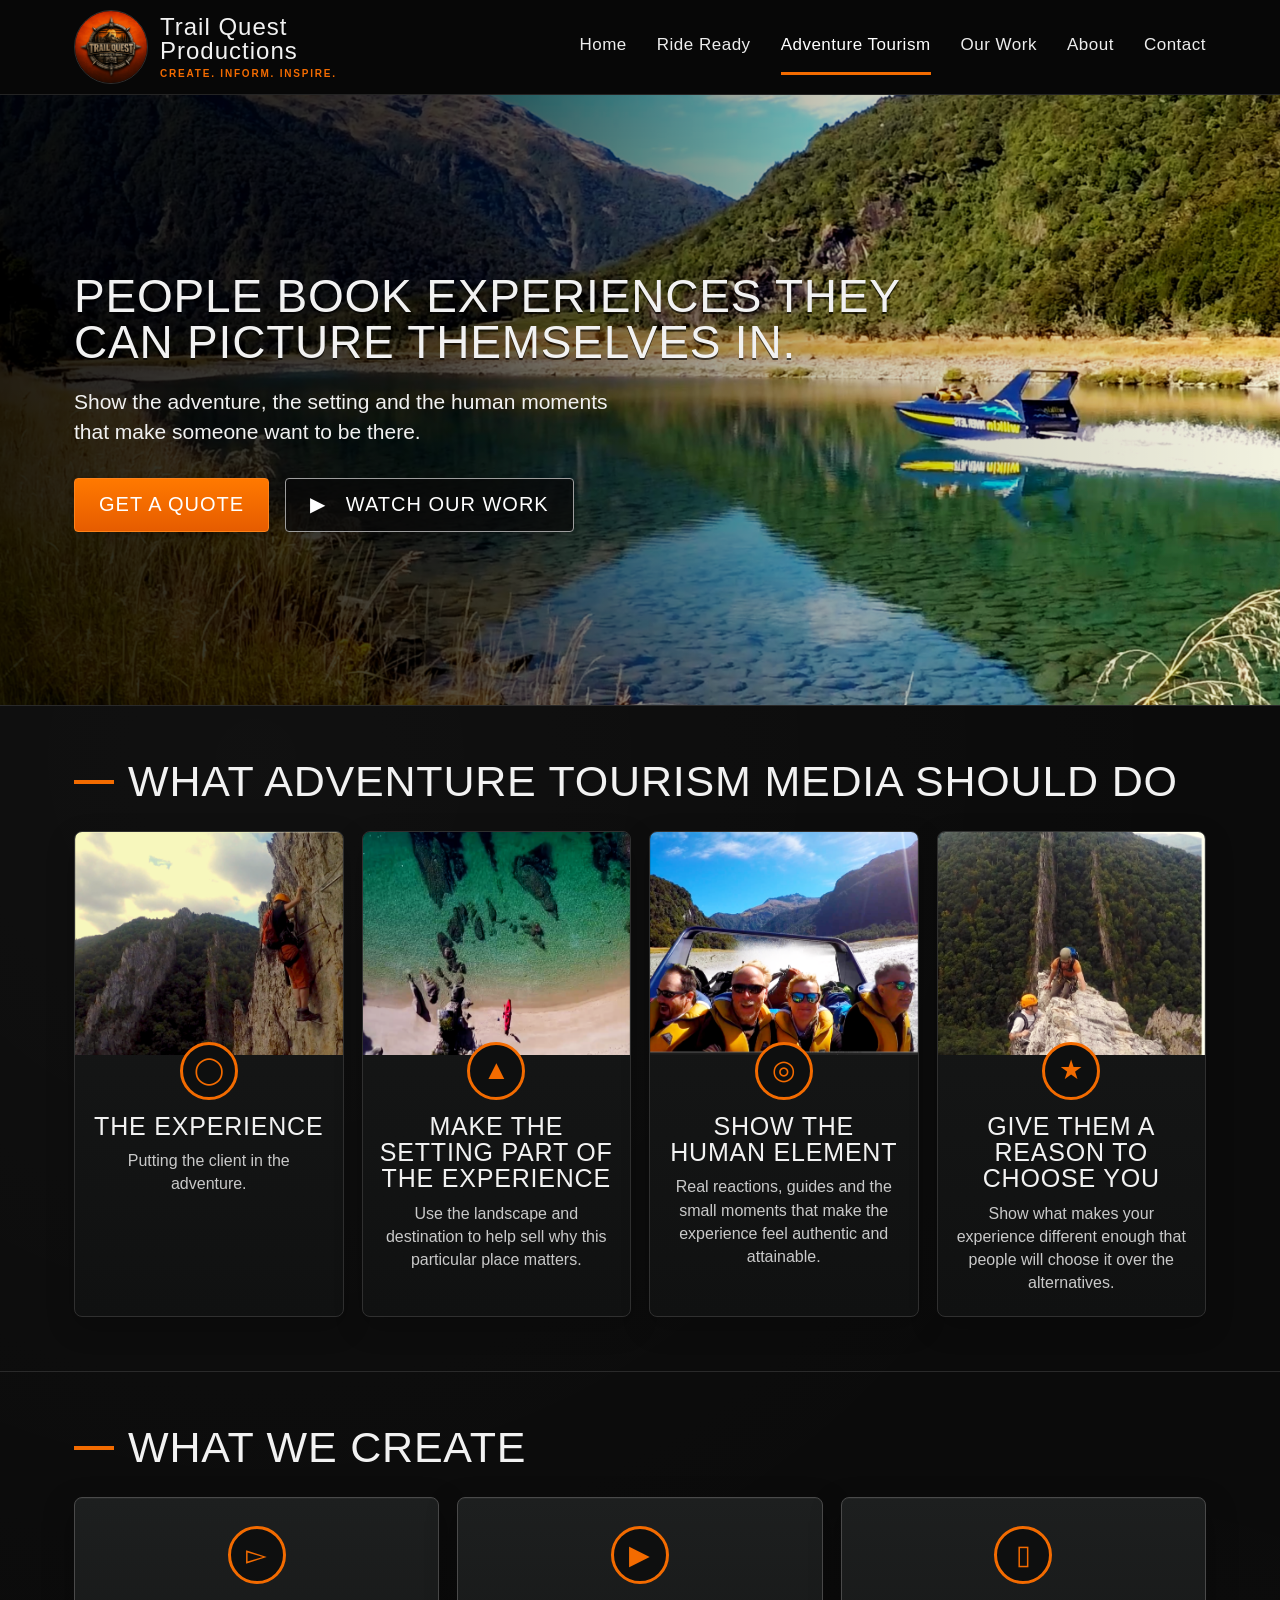
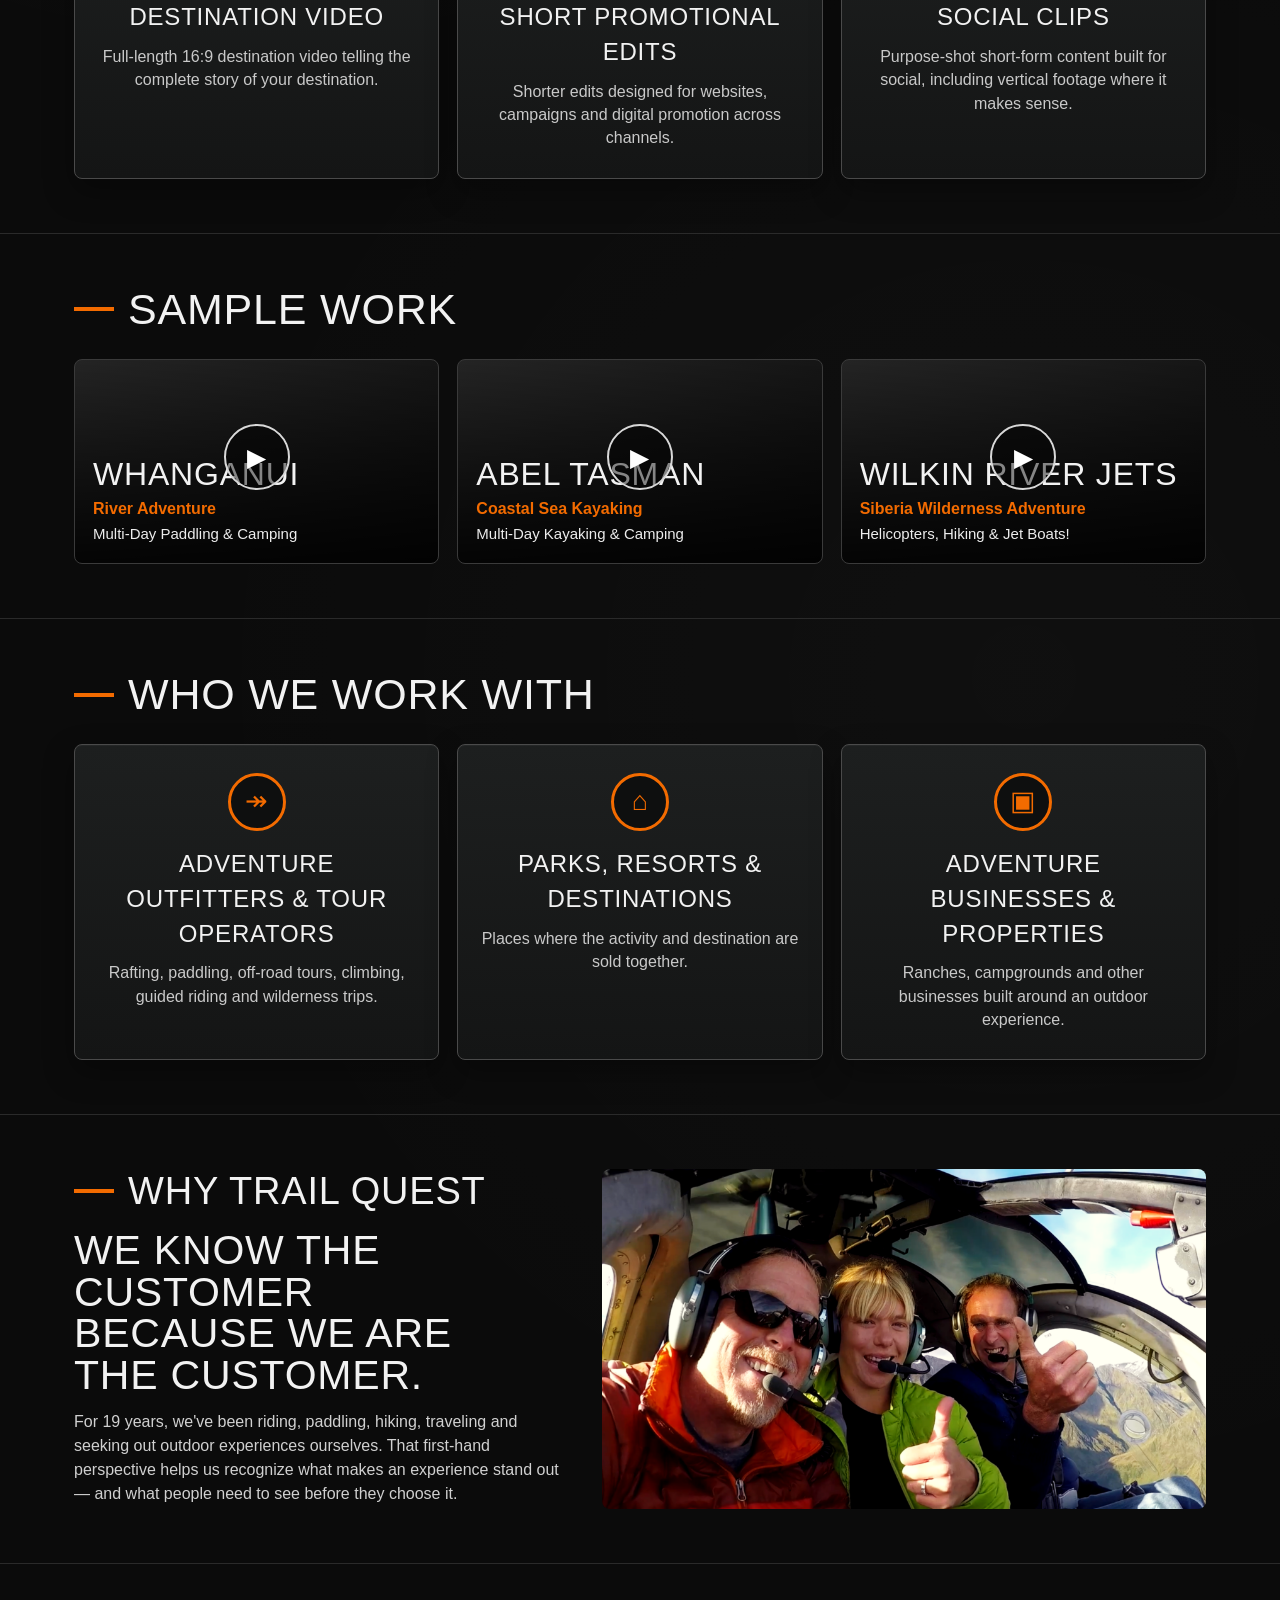
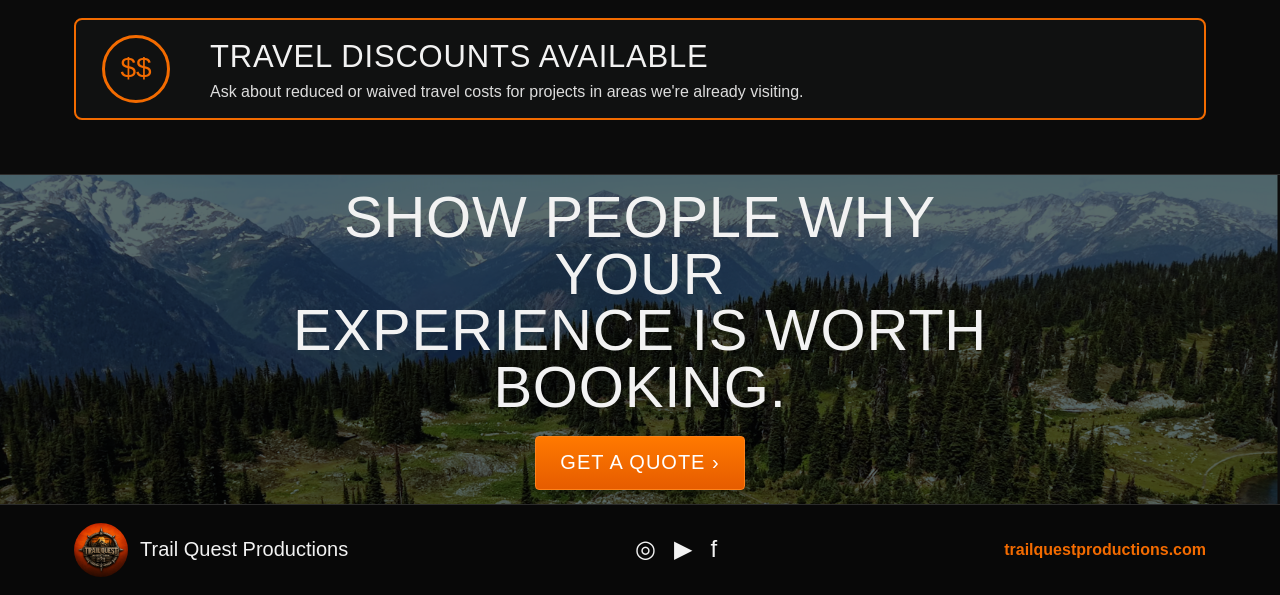
==== adventure-tourism.html @ 62887504 "Add files via upload" ====
<!doctype html><html lang="en"><head><meta charset="utf-8"><meta name="viewport" content="width=device-width,initial-scale=1"><title>Adventure Tourism | Trail Quest Productions</title><link rel="stylesheet" href="styles.css"></head><body>
<header class="site-header"><div class="header-inner"><a class="brand" href="index.html"><img src="assets/logo.png" alt="Trail Quest Productions logo"><span class="brand-copy"><strong>Trail Quest<br>Productions</strong><span>CREATE. INFORM. INSPIRE.</span></span></a><button class="nav-toggle" type="button" aria-label="Open navigation" aria-expanded="false">☰</button><nav class="nav"><a href="index.html">Home</a><a href="ride-ready.html">Ride Ready</a><a class="active" href="adventure-tourism.html">Adventure Tourism</a><a href="#sample-work">Our Work</a><a href="index.html#about">About</a><a href="/contact">Contact</a></nav></div></header>
<main>
<section class="hero adventure-hero" style="background-image:url('assets/adventure-hero-flipped.png')"><div class="container"><div class="hero-copy adventure-hero-copy"><h1>People Book Experiences They Can Picture Themselves In.</h1><p>Show the adventure, the setting and the human moments that make someone want to be there.</p><div class="btn-row"><a class="btn" href="/contact?project=adventure-tourism">Get a Quote</a><a class="btn secondary" href="#sample-work">▶ &nbsp; Watch Our Work</a></div></div></div></section>
<section class="section"><div class="container"><div class="section-title"><h2>What Adventure Tourism Media Should Do</h2></div><div class="cards-4"><article class="media-card"><img src="assets/experience.png" alt="Adventure participants on an exposed ridge"><div class="card-body"><div class="icon-badge">◯</div><h3>The Experience</h3><p>Putting the client in the adventure.</p></div></article><article class="media-card"><img src="assets/setting.png" alt="Aerial river landscape"><div class="card-body"><div class="icon-badge">▲</div><h3>Make the Setting Part of the Experience</h3><p>Use the landscape and destination to help sell why this particular place matters.</p></div></article><article class="media-card"><img src="assets/human-element.png" alt="Adventure travelers riding in a jet boat"><div class="card-body"><div class="icon-badge">◎</div><h3>Show the Human Element</h3><p>Real reactions, guides and the small moments that make the experience feel authentic and attainable.</p></div></article><article class="media-card"><img src="assets/reason-to-choose.png" alt="Via ferrata climber on an exposed wall"><div class="card-body"><div class="icon-badge">★</div><h3>Give Them a Reason to Choose You</h3><p>Show what makes your experience different enough that people will choose it over the alternatives.</p></div></article></div></div></section>
<section class="section"><div class="container"><div class="section-title"><h2>What We Create</h2></div><div class="cards-3"><div class="info-card"><div class="icon-badge">▻</div><h3>Destination Video</h3><p>Full-length 16:9 destination video telling the complete story of your destination.</p></div><div class="info-card"><div class="icon-badge">▶</div><h3>Short Promotional Edits</h3><p>Shorter edits designed for websites, campaigns and digital promotion across channels.</p></div><div class="info-card"><div class="icon-badge">▯</div><h3>Social Clips</h3><p>Purpose-shot short-form content built for social, including vertical footage where it makes sense.</p></div></div></div></section>
<section class="section" id="sample-work"><div class="container"><div class="section-title"><h2>Sample Work</h2></div><div class="video-grid three"><a class="video-card" href="https://youtu.be/NLXoGE_7hZc" target="_blank" rel="noopener noreferrer" aria-label="Watch Whanganui on YouTube"><h3>Whanganui</h3><span class="orange-line">River Adventure</span><p>Multi-Day Paddling &amp; Camping</p></a><a class="video-card" href="https://youtu.be/utnv66zdem0" target="_blank" rel="noopener noreferrer" aria-label="Watch Abel Tasman on YouTube"><h3>Abel Tasman</h3><span class="orange-line">Coastal Sea Kayaking</span><p>Multi-Day Kayaking &amp; Camping</p></a><a class="video-card" href="https://youtu.be/ojB9FS90n0M" target="_blank" rel="noopener noreferrer" aria-label="Watch Wilkin River Jets on YouTube"><h3>Wilkin River Jets</h3><span class="orange-line">Siberia Wilderness Adventure</span><p>Helicopters, Hiking &amp; Jet Boats!</p></a></div></div></section>
<section class="section"><div class="container"><div class="section-title"><h2>Who We Work With</h2></div><div class="work-with"><div class="info-card"><div class="icon-badge">↠</div><h3>Adventure Outfitters &amp; Tour Operators</h3><p>Rafting, paddling, off-road tours, climbing, guided riding and wilderness trips.</p></div><div class="info-card"><div class="icon-badge">⌂</div><h3>Parks, Resorts &amp; Destinations</h3><p>Places where the activity and destination are sold together.</p></div><div class="info-card"><div class="icon-badge">▣</div><h3>Adventure Businesses &amp; Properties</h3><p>Ranches, campgrounds and other businesses built around an outdoor experience.</p></div></div></div></section>
<section class="section"><div class="container"><div class="adventure-why"><div class="adventure-why-copy"><div class="section-title adventure-why-title"><h2>Why Trail Quest</h2></div><h2 class="adventure-why-statement">We Know the Customer Because We Are the Customer.</h2><p>For 19 years, we've been riding, paddling, hiking, traveling and seeking out outdoor experiences ourselves. That first-hand perspective helps us recognize what makes an experience stand out — and what people need to see before they choose it.</p></div><img src="assets/why-trail-quest.png" alt="Lee and Kelly on a helicopter tour with the pilot"></div></div></section>
<section class="section"><div class="container"><div class="travel"><div class="money">$$</div><div><h2>Travel Discounts Available</h2><p>Ask about reduced or waived travel costs for projects in areas we're already visiting.</p></div></div></div></section>
<section class="cta center" style="background-image:url('assets/footer.png')"><div class="container"><div class="cta-copy"><h2>Show people why your<br>experience is worth booking.</h2><a class="btn" href="/contact?project=adventure-tourism">Get a Quote ›</a></div></div></section>
</main><script src="site.js"></script><footer class="site-footer"><div class="footer-inner"><div class="footer-logo"><img src="assets/logo.png" alt="Trail Quest Productions logo"><span>Trail Quest Productions</span></div><div class="socials"><span>◎</span><span>▶</span><span>f</span></div><div class="domain">trailquestproductions.com</div></div></footer></body></html>
---- styles.css ----
:root{
  --bg:#0b0b0b;
  --panel:#111212;
  --panel-2:#171818;
  --line:#2a2a2a;
  --text:#f2f2f2;
  --muted:#c1c1c1;
  --orange:#f36b00;
  --orange-2:#ff7a00;
  --max:1180px;
  --radius:8px;
}
*{box-sizing:border-box}
html{scroll-behavior:smooth;background:var(--bg)}
body{margin:0;background:
  radial-gradient(circle at 20% 20%,rgba(255,255,255,.025),transparent 30%),
  radial-gradient(circle at 80% 60%,rgba(255,255,255,.018),transparent 35%),
  #0b0b0b;color:var(--text);font-family:Arial,Helvetica,sans-serif;line-height:1.45}
a{color:inherit;text-decoration:none}
img{max-width:100%;display:block}
.site-header{position:sticky;top:0;z-index:30;background:rgba(8,8,8,.96);border-bottom:1px solid #242424;backdrop-filter:blur(8px)}
.header-inner{max-width:var(--max);margin:auto;display:flex;align-items:center;justify-content:space-between;padding:10px 24px;gap:24px}
.brand{display:flex;align-items:center;gap:12px;min-width:210px}
.brand img{width:74px;height:74px;object-fit:cover;border-radius:50%;border:1px solid rgba(255,255,255,.16)}
.brand-copy{display:flex;flex-direction:column;line-height:1}
.brand-copy strong{font-family:Impact,Haettenschweiler,'Arial Narrow Bold',sans-serif;font-size:24px;letter-spacing:1px;font-weight:400}
.brand-copy span{font-size:10px;letter-spacing:1.8px;color:var(--orange);font-weight:800;margin-top:6px}
.nav{display:flex;align-items:center;gap:30px;font-family:Impact,Haettenschweiler,'Arial Narrow Bold',sans-serif;letter-spacing:.5px;font-size:17px;white-space:nowrap}
.nav a{padding:14px 0;border-bottom:3px solid transparent;color:#ededed}
.nav a:hover,.nav a.active{color:#fff;border-color:var(--orange)}
.container{max-width:var(--max);margin:0 auto;padding:0 24px}
.hero{min-height:610px;display:flex;align-items:center;position:relative;background-size:cover;background-position:center;overflow:hidden}
.hero:before{content:"";position:absolute;inset:0;background:linear-gradient(90deg,rgba(0,0,0,.86) 0%,rgba(0,0,0,.70) 34%,rgba(0,0,0,.20) 66%,rgba(0,0,0,.05) 100%)}
.hero .container{position:relative;z-index:2;width:100%}
.hero-copy{max-width:575px;padding:78px 0 72px}
.eyebrow{color:var(--orange);font-weight:800;text-transform:uppercase;letter-spacing:1.5px}
h1,h2,h3,.display{font-family:Impact,Haettenschweiler,'Arial Narrow Bold',sans-serif;font-weight:400;text-transform:uppercase;letter-spacing:.8px;margin:0}
h1{font-size:76px;line-height:.98;text-shadow:0 2px 0 rgba(0,0,0,.6)}
.hero h2{font-size:34px;line-height:1.05;margin-top:16px}
.hero p{font-size:21px;max-width:560px;margin:22px 0 0;color:#f1f1f1}
.btn-row{display:flex;gap:16px;flex-wrap:wrap;margin-top:30px}
.btn{display:inline-flex;align-items:center;justify-content:center;min-width:188px;height:54px;padding:0 24px;border-radius:4px;background:linear-gradient(#ff7900,#e65c00);color:#fff;font-family:Impact,Haettenschweiler,'Arial Narrow Bold',sans-serif;text-transform:uppercase;font-size:20px;letter-spacing:1px;border:1px solid #ff8219;box-shadow:0 3px 9px rgba(0,0,0,.25)}
.btn.secondary{background:rgba(8,8,8,.78);border:1px solid #9e9e9e}
.section{padding:54px 0;border-top:1px solid var(--line)}
.section-title{display:flex;align-items:center;gap:14px;margin-bottom:28px}
.section-title:before{content:"";width:40px;height:4px;background:var(--orange);flex:none}
.section-title h2{font-size:43px;line-height:1}
.section-sub{color:var(--muted);font-size:15px;margin-left:auto;text-align:right}
.cards-4,.cards-3,.cards-2{display:grid;gap:18px}
.cards-4{grid-template-columns:repeat(4,minmax(0,1fr))}
.cards-3{grid-template-columns:repeat(3,minmax(0,1fr))}
.cards-2{grid-template-columns:repeat(2,minmax(0,1fr))}
.media-card,.info-card,.stat-card,.work-card{background:linear-gradient(180deg,#181919,#101111);border:1px solid #303030;border-radius:var(--radius);overflow:hidden;box-shadow:0 10px 28px rgba(0,0,0,.22)}
.media-card img{width:100%;aspect-ratio:6/5;object-fit:cover}
.media-card .card-body{padding:18px 16px 22px;text-align:center}
.media-card h3{font-size:25px;line-height:1.05}
.media-card p,.info-card p{color:#c9c9c9;margin:10px 0 0;font-size:16px}
.icon-badge{width:58px;height:58px;border:3px solid var(--orange);border-radius:50%;display:flex;align-items:center;justify-content:center;color:var(--orange);font-family:Impact,Haettenschweiler,'Arial Narrow Bold',sans-serif;font-size:27px;margin:-31px auto 13px;background:#0e0f0f;position:relative;z-index:2}
.info-card{padding:28px 22px;text-align:center}
.info-card .icon-badge{margin:0 auto 16px}
.info-card h3{font-size:24px}
.main-split{display:grid;grid-template-columns:.9fr 1.1fr;gap:44px;align-items:center}
.main-split.reverse{grid-template-columns:1.05fr .95fr}
.copy-block h2{font-size:47px;line-height:1}
.copy-block h3{font-size:24px;color:var(--orange);margin-top:13px}
.copy-block p{color:#d1d1d1;font-size:18px}
.video-grid{display:grid;grid-template-columns:repeat(2,minmax(0,1fr));gap:18px}
.video-grid.three{grid-template-columns:repeat(3,minmax(0,1fr))}
.video-card{min-height:258px;border:1px solid #3a3a3a;border-radius:var(--radius);background:
  linear-gradient(180deg,rgba(0,0,0,.18),rgba(0,0,0,.88)),
  linear-gradient(135deg,#2c2c2c,#111);position:relative;overflow:hidden;padding:18px;display:flex;flex-direction:column;justify-content:flex-end}
.video-card:before{content:"▶";position:absolute;left:50%;top:48%;transform:translate(-50%,-50%);width:62px;height:62px;border:2px solid #d8d8d8;border-radius:50%;display:flex;align-items:center;justify-content:center;color:white;font-size:25px;background:rgba(0,0,0,.45)}
.video-card h3{font-size:32px}.video-card p{margin:3px 0 0;color:#ededed;font-size:15px}
.orange-line{display:block;color:var(--orange);font-weight:800}
.wide-action{display:flex;justify-content:center;margin-top:18px}.wide-action .btn{min-width:380px}
.why-grid{display:grid;grid-template-columns:repeat(4,1fr);gap:0;border-top:1px solid #242424;border-bottom:1px solid #242424}
.why-item{text-align:center;padding:25px 24px;border-right:1px solid #383838}.why-item:last-child{border-right:0}.why-item .icon-badge{margin:0 auto 16px}.why-item h3{font-size:24px}.why-item p{color:#c7c7c7;font-size:15px}
.about-grid{display:grid;grid-template-columns:1.08fr .92fr;gap:34px;align-items:stretch}.about-image{min-height:420px;border-radius:var(--radius);overflow:hidden}.about-image img{width:100%;height:100%;object-fit:cover}.about-copy{padding:24px 0}.about-copy h2{font-size:44px}.about-copy p{font-size:17px;color:#d0d0d0}
.travel{border:2px solid var(--orange);border-radius:8px;padding:15px 26px;display:grid;grid-template-columns:90px 1fr;gap:18px;align-items:center;background:#101111}.travel .money{width:68px;height:68px;border:3px solid var(--orange);border-radius:50%;display:flex;align-items:center;justify-content:center;color:var(--orange);font-family:Impact,Haettenschweiler,'Arial Narrow Bold',sans-serif;font-size:28px}.travel h2{font-size:31px}.travel p{margin:0;color:#ddd;font-size:16px}
.cta{min-height:330px;background-size:cover;background-position:center;position:relative;display:flex;align-items:center;border-top:1px solid #2d2d2d}.cta:before{content:"";position:absolute;inset:0;background:rgba(0,0,0,.58)}.cta .container{position:relative;z-index:1;width:100%}.cta-copy{max-width:760px}.cta.center .cta-copy{margin:auto;text-align:center}.cta h2{font-size:58px;line-height:.98}.cta .accent{color:var(--orange);font-style:italic}.cta .btn{margin-top:20px}
.site-footer{background:#080808;border-top:1px solid #2b2b2b}.footer-inner{max-width:var(--max);margin:auto;padding:18px 24px;display:flex;align-items:center;justify-content:space-between;gap:20px}.footer-logo{display:flex;align-items:center;gap:12px}.footer-logo img{width:54px;height:54px;border-radius:50%}.footer-logo span{font-family:Impact,Haettenschweiler,'Arial Narrow Bold',sans-serif;font-size:20px}.socials{display:flex;gap:18px;font-size:24px}.domain{color:var(--orange);font-weight:800}
.two-column-pitch{display:grid;grid-template-columns:1.1fr .9fr;gap:54px;align-items:start}.pitch-copy h2{font-size:47px;line-height:1.02}.pitch-copy p{color:#d0d0d0;font-size:18px}.want-card{border:2px solid var(--orange);border-radius:8px;background:#101111;padding:28px}.want-card h2{font-size:37px;margin-bottom:8px}.want-row{display:grid;grid-template-columns:54px 1fr;gap:16px;padding:14px 0;border-top:1px solid #343434;align-items:center}.want-row:first-of-type{border-top:0}.want-row .mini-icon{font-size:30px;color:var(--orange);text-align:center}.want-row span{font-size:18px}
.stats-grid{display:grid;grid-template-columns:repeat(4,1fr);gap:14px}.stat-card{text-align:center;padding:22px 14px}.stat-card.wide{grid-column:span 2}.stat-card h3{font-size:20px;color:#dedede}.score{font-family:Impact,Haettenschweiler,'Arial Narrow Bold',sans-serif;font-size:44px;margin:6px 0}.stars{position:relative;display:inline-block;font-size:31px;letter-spacing:2px;line-height:1;color:#777}.stars .filled{position:absolute;left:0;top:0;overflow:hidden;white-space:nowrap;color:var(--orange)}
.adventure-why{display:grid;grid-template-columns:.85fr 1.15fr;gap:34px;align-items:center}.adventure-why img{width:100%;aspect-ratio:16/9;object-fit:cover;border-radius:8px}.adventure-why h2{font-size:48px;line-height:1.02}.adventure-why p{font-size:17px;color:#d0d0d0}
.work-with{display:grid;grid-template-columns:repeat(3,1fr);gap:18px}.work-with .info-card{min-height:275px}
@media(max-width:980px){
  .nav{gap:16px;font-size:14px}.brand-copy{display:none}.brand{min-width:80px}
  h1{font-size:60px}.hero{min-height:560px}
  .cards-4{grid-template-columns:repeat(2,1fr)}.why-grid{grid-template-columns:repeat(2,1fr)}.why-item:nth-child(2){border-right:0}.why-item:nth-child(-n+2){border-bottom:1px solid #383838}
  .main-split,.main-split.reverse,.about-grid,.two-column-pitch,.adventure-why{grid-template-columns:1fr}.stats-grid{grid-template-columns:repeat(2,1fr)}
  .video-grid.three,.work-with,.cards-3{grid-template-columns:1fr 1fr}
}
@media(max-width:720px){
  .site-header{position:relative}.header-inner{padding:10px 14px;align-items:flex-start}.brand img{width:58px;height:58px}.nav{gap:8px;flex-wrap:wrap;justify-content:flex-end;font-family:Arial,Helvetica,sans-serif;font-weight:700;font-size:11px}.nav a{padding:8px 0;border-bottom-width:2px}
  .container{padding:0 16px}.hero{min-height:540px;background-position:64% center}.hero:before{background:linear-gradient(90deg,rgba(0,0,0,.88),rgba(0,0,0,.50))}.hero-copy{padding:70px 0 60px;max-width:92%}h1{font-size:49px}.hero h2{font-size:28px}.hero p{font-size:17px}
  .section{padding:38px 0}.section-title h2{font-size:34px}.section-sub{display:none}.cards-4,.cards-3,.cards-2,.video-grid,.video-grid.three,.work-with,.stats-grid{grid-template-columns:1fr}.stat-card.wide{grid-column:auto}
  .why-grid{grid-template-columns:1fr}.why-item{border-right:0;border-bottom:1px solid #383838}.why-item:last-child{border-bottom:0}
  .wide-action .btn{min-width:0;width:100%}.about-image{min-height:280px}.travel{grid-template-columns:64px 1fr;padding:14px}.travel .money{width:56px;height:56px}.travel h2{font-size:24px}.cta{min-height:300px}.cta h2{font-size:43px}.footer-inner{flex-direction:column;text-align:center}.two-column-pitch{gap:24px}.pitch-copy h2,.adventure-why h2{font-size:39px}
}


/* Latest approved layout refinements */
.nav-toggle{display:none;background:transparent;border:1px solid #444;color:#fff;width:44px;height:40px;border-radius:4px;font-size:23px;line-height:1;align-items:center;justify-content:center;cursor:pointer}
.home-service-head{display:grid;grid-template-columns:.78fr 1.22fr;gap:52px;align-items:start;margin-bottom:28px}
.home-service-title{display:flex;align-items:center;gap:14px}
.home-service-title .title-rule{width:40px;height:4px;background:var(--orange);flex:none}
.home-service-title h2{font-family:Impact,Haettenschweiler,'Arial Narrow Bold',sans-serif;font-weight:400;text-transform:uppercase;letter-spacing:.8px;font-size:54px;line-height:.96;margin:0}
.home-service-copy{padding-top:3px}
.home-service-copy h3{font-family:Impact,Haettenschweiler,'Arial Narrow Bold',sans-serif;font-size:27px;line-height:1.08;color:var(--orange);font-weight:400;text-transform:uppercase;letter-spacing:.8px;margin:0 0 10px}
.home-service-copy p{margin:0;color:#d1d1d1;font-size:19px;line-height:1.5;max-width:700px}
.video-card{aspect-ratio:16/9;min-height:0}
.video-grid{grid-template-columns:repeat(2,minmax(0,1fr))}
.video-grid.three{grid-template-columns:repeat(3,minmax(0,1fr))}
.adventure-hero-copy{max-width:700px}
.adventure-hero-copy h1{font-size:clamp(58px,5.35vw,76px);line-height:.97;max-width:700px;text-wrap:balance}
.adventure-why{grid-template-columns:.9fr 1.1fr;align-items:stretch}
.adventure-why-copy{display:flex;flex-direction:column;justify-content:center;padding:2px 0}
.adventure-why-title{margin-bottom:20px}
.adventure-why-title h2{font-size:38px;white-space:nowrap}
.adventure-why-statement{font-size:41px!important;line-height:1.01!important;text-wrap:balance;margin:0 0 14px}
.adventure-why p{font-size:16px;line-height:1.5;margin:0}
.adventure-why img{height:100%;min-height:310px;aspect-ratio:auto}

@media(max-width:980px){
  .home-service-head{grid-template-columns:.85fr 1.15fr;gap:32px}
  .home-service-title h2{font-size:47px}
  .home-service-copy h3{font-size:24px}
  .adventure-hero-copy{max-width:620px}
  .adventure-hero-copy h1{font-size:58px}
  .adventure-why-title h2{font-size:34px}
  .adventure-why-statement{font-size:36px!important}
  .adventure-why{grid-template-columns:1fr}
  .adventure-why img{height:auto;min-height:0;aspect-ratio:16/9}
  .video-grid.three{grid-template-columns:repeat(2,minmax(0,1fr))}
}
@media(max-width:720px){
  .site-header{position:sticky}
  .header-inner{padding:9px 14px;align-items:center;position:relative}
  .brand{min-width:0}
  .brand img{width:58px;height:58px}
  .nav-toggle{display:flex;margin-left:auto}
  .nav{display:none;position:absolute;left:0;right:0;top:100%;background:rgba(8,8,8,.99);border-top:1px solid #2a2a2a;border-bottom:1px solid #353535;padding:10px 16px 14px;flex-direction:column;align-items:stretch;gap:0;font-family:Impact,Haettenschweiler,'Arial Narrow Bold',sans-serif;font-size:18px;white-space:normal;box-shadow:0 12px 30px rgba(0,0,0,.5)}
  .nav.open{display:flex}
  .nav a{padding:12px 4px;border-bottom:1px solid #252525}
  .nav a:last-child{border-bottom:0}
  .home-service-head{grid-template-columns:1fr;gap:12px;margin-bottom:22px}
  .home-service-title h2{font-size:42px}
  .home-service-copy{padding-top:0}
  .home-service-copy h3{font-size:23px}
  .home-service-copy p{font-size:17px}
  .video-grid,.video-grid.three{grid-template-columns:1fr}
  .adventure-hero{background-position:63% center}
  .adventure-hero-copy{max-width:95%}
  .adventure-hero-copy h1{font-size:clamp(42px,12vw,49px);line-height:.98;max-width:100%;text-wrap:balance}
  .adventure-why-title{margin-bottom:15px}
  .adventure-why-title h2{font-size:30px;white-space:nowrap}
  .adventure-why-statement{font-size:34px!important;line-height:1.02!important}
  .adventure-why p{font-size:16px}
}
@media(max-width:380px){
  .adventure-why-title h2{font-size:28px}
  .adventure-why-statement{font-size:31px!important}
}
/* Adventure hero text: allow the browser to wrap cleanly without forced line breaks. */
@media(min-width:981px){
  .adventure-hero-copy{max-width:820px}
  .adventure-hero-copy h1{font-size:60px;max-width:820px;line-height:.98}
}
@media(min-width:981px){
  .adventure-hero-copy{max-width:920px}
  .adventure-hero-copy h1{font-size:52px;max-width:920px;line-height:.98}
}
@media(min-width:981px){
  .adventure-hero-copy h1{font-size:46px;max-width:940px}
}
/* Polished mobile menu icon and Adventure hero scaling. */
.nav-toggle{font-size:0}
.nav-toggle:before{content:"";width:19px;height:2px;background:#fff;box-shadow:0 -6px 0 #fff,0 6px 0 #fff;display:block}
@media(max-width:720px){
  .adventure-hero-copy h1{font-size:36px;line-height:1;max-width:96%}
}

/* Ride Ready research heading refinement */
.research-title{display:grid;grid-template-columns:40px auto minmax(0,1fr);column-gap:14px;align-items:center;width:100%}
.research-title:before{grid-column:1;grid-row:1}
.research-title h2{grid-column:2;grid-row:1;white-space:nowrap;font-size:40px}
.research-title .section-sub{grid-column:3;grid-row:1;justify-self:end;margin:0;padding:0 0 2px 28px;text-align:left;white-space:nowrap;font-size:14px;line-height:1.35;color:var(--muted)}
.research-title .section-sub span{display:block}
@media(max-width:980px) and (min-width:721px){
  .research-title{grid-template-columns:40px 1fr;row-gap:10px}
  .research-title h2{grid-column:2;grid-row:1;white-space:nowrap;font-size:34px}
  .research-title .section-sub{grid-column:2;grid-row:2;justify-self:start;padding:0;text-align:left;white-space:normal;font-size:14px}
}
@media(max-width:720px){
  .research-title{grid-template-columns:40px 1fr;column-gap:14px;row-gap:10px;align-items:center}
  .research-title:before{grid-column:1;grid-row:1}
  .research-title h2{grid-column:2;grid-row:1;white-space:normal;font-size:34px}
  .research-title .section-sub{display:block;grid-column:2;grid-row:2;justify-self:start;margin:0;padding:0;text-align:left;white-space:normal;font-size:14px;line-height:1.35;color:var(--muted)}
}


/* Final production refinements: stronger content panels + clickable YouTube work cards */
.cards-3 .info-card,
.work-with .info-card{
  background:linear-gradient(180deg,#1d1f1f 0%,#141515 100%);
  border-color:#4a4a4a;
  box-shadow:0 12px 30px rgba(0,0,0,.34),inset 0 1px 0 rgba(255,255,255,.035);
}
.why-grid{
  background:linear-gradient(180deg,#151616 0%,#0f1010 100%);
  border-top-color:#454545;
  border-bottom-color:#454545;
}
.why-item{border-right-color:#454545}
.video-card{
  cursor:pointer;
  transition:transform .16s ease,border-color .16s ease,box-shadow .16s ease;
}
.video-card:hover,
.video-card:focus-visible{
  border-color:#81502c;
  transform:translateY(-2px);
  box-shadow:0 12px 28px rgba(0,0,0,.34);
  outline:none;
}
@media(max-width:980px){
  .why-item:nth-child(-n+2){border-bottom-color:#454545}
}
@media(max-width:720px){
  .why-item{border-bottom-color:#454545}
}
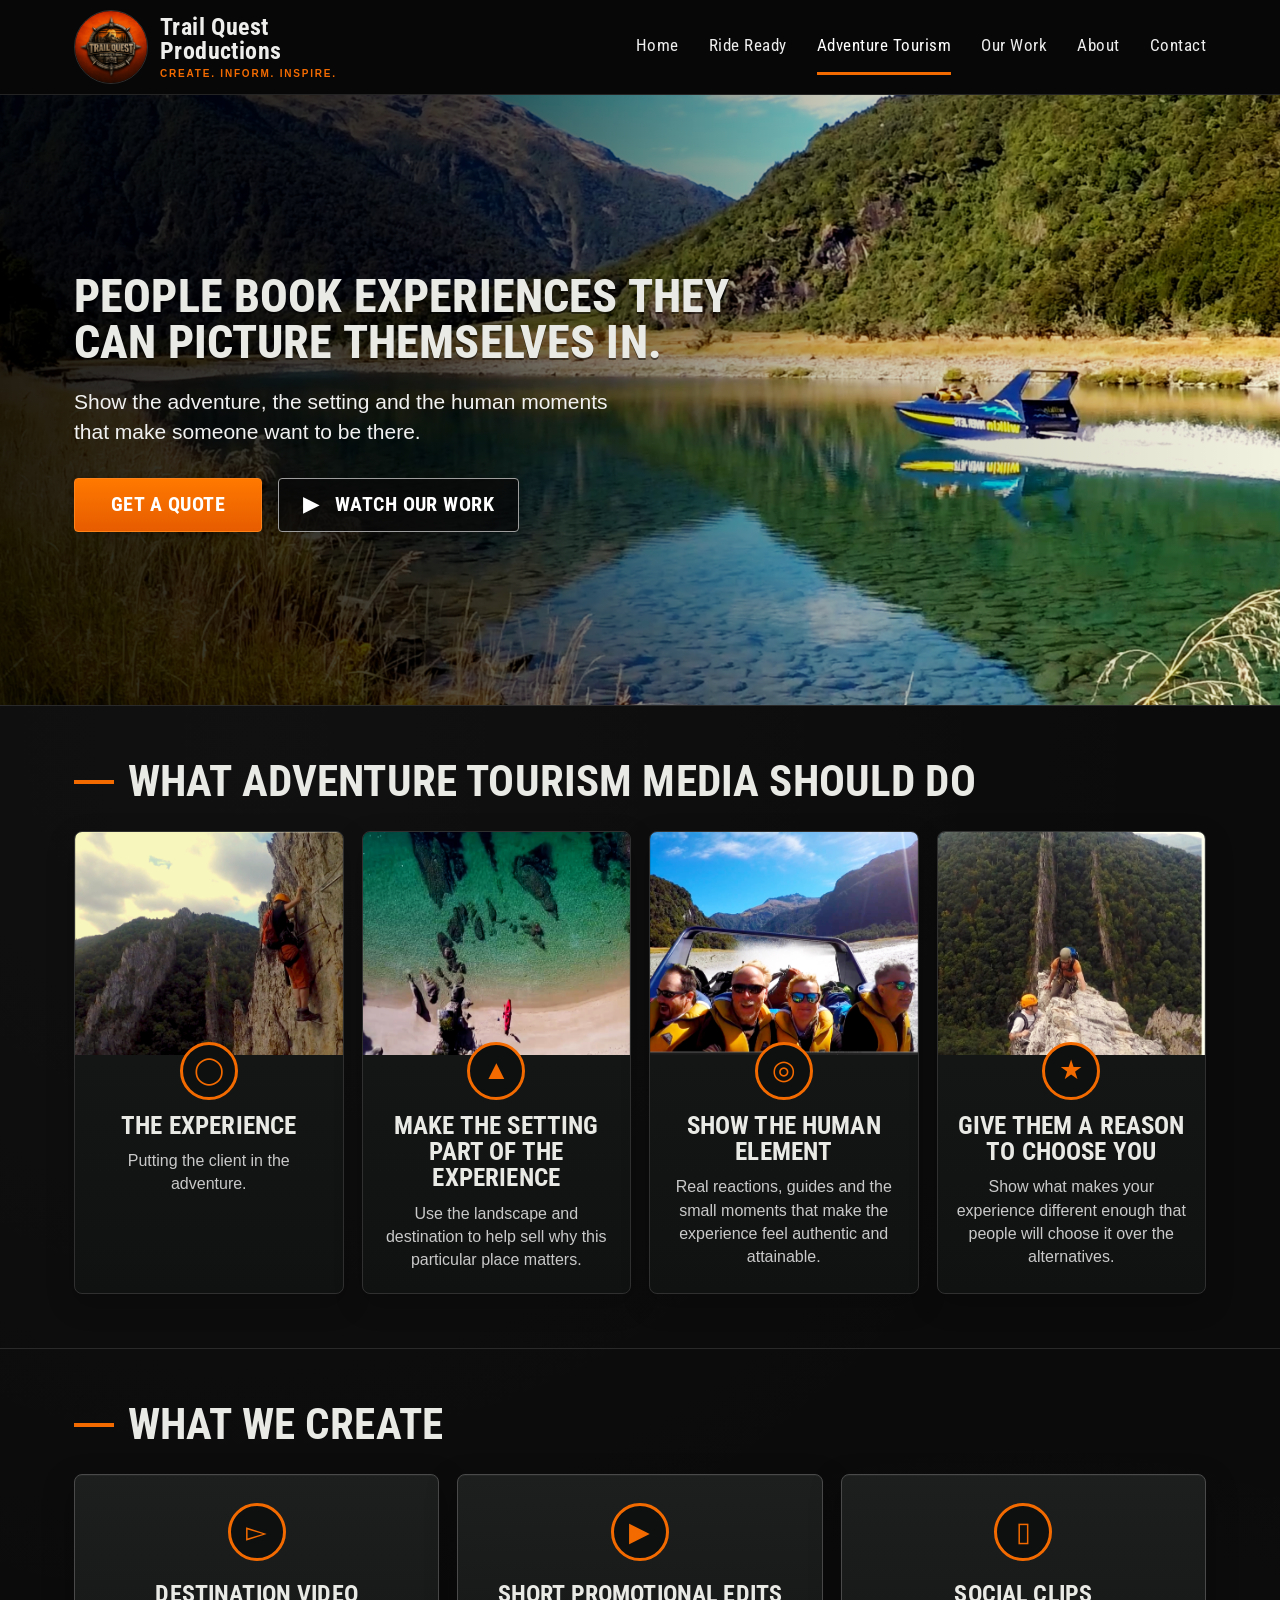
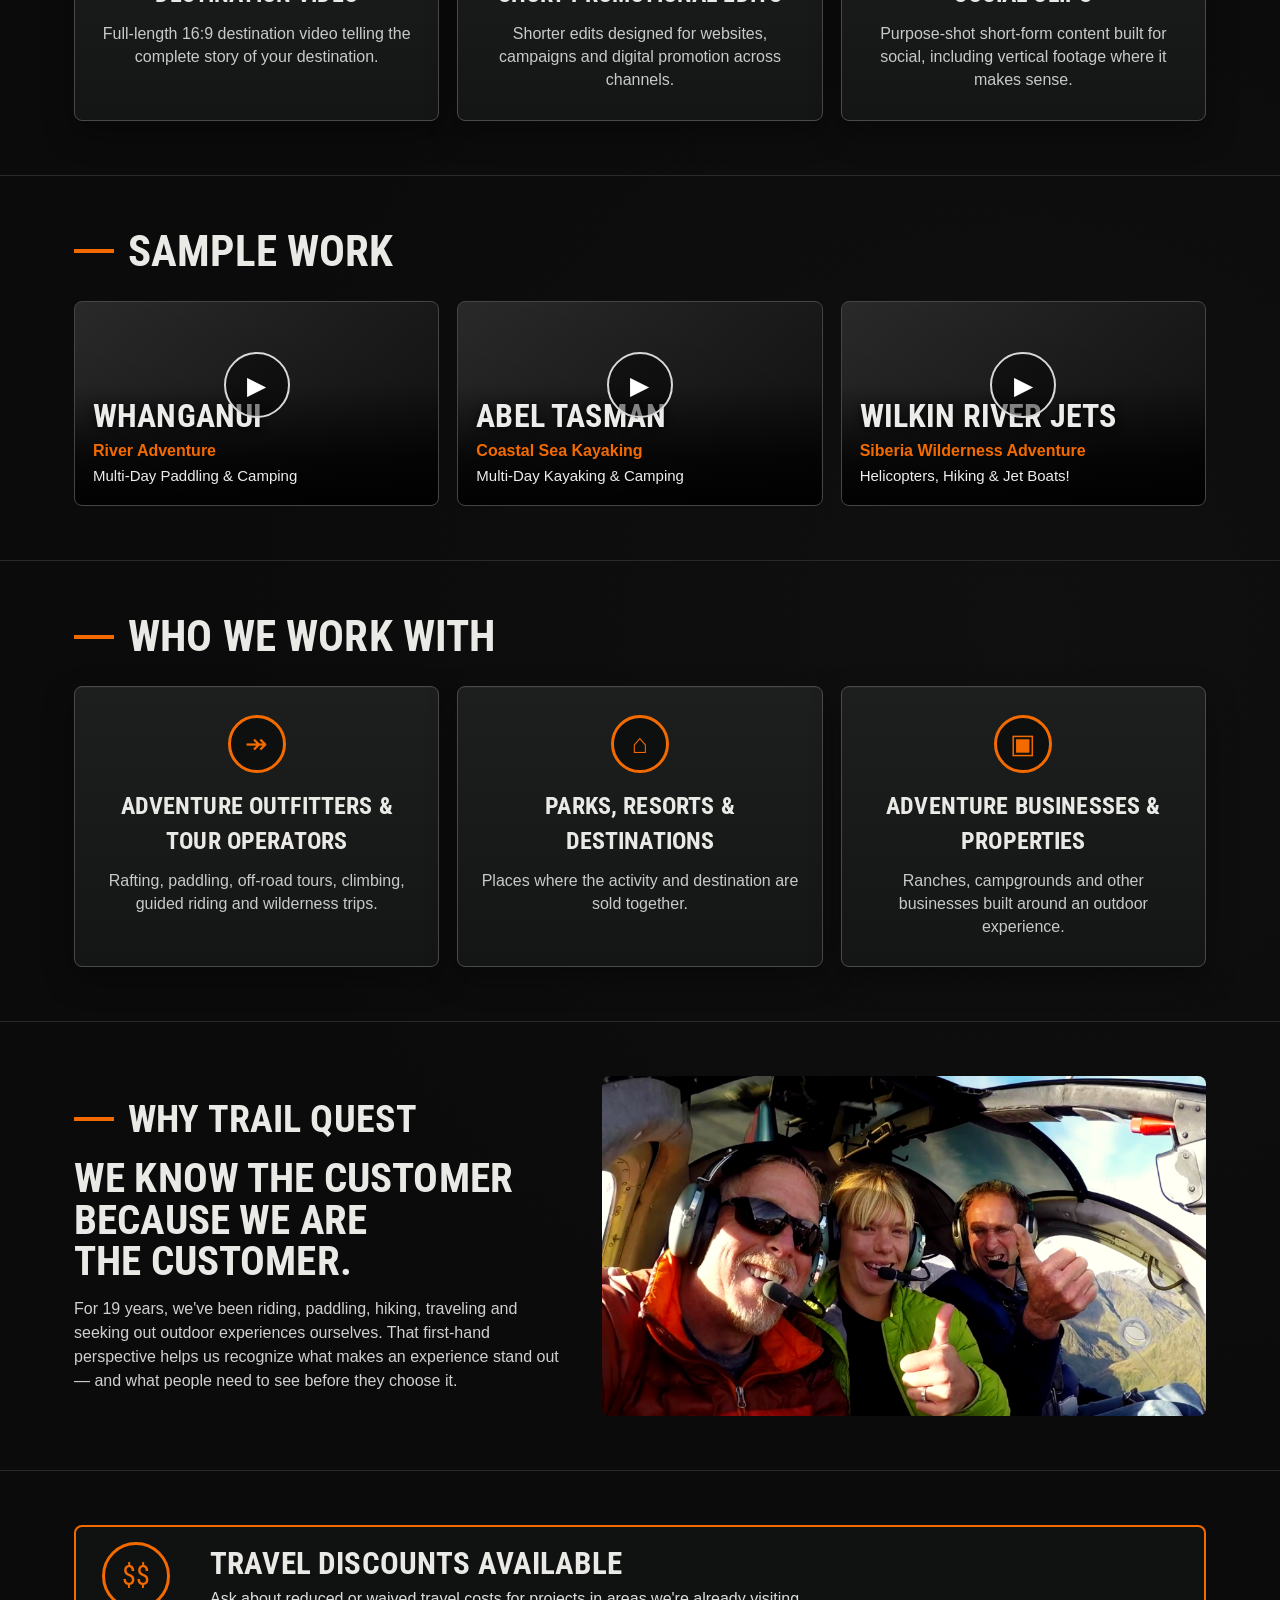
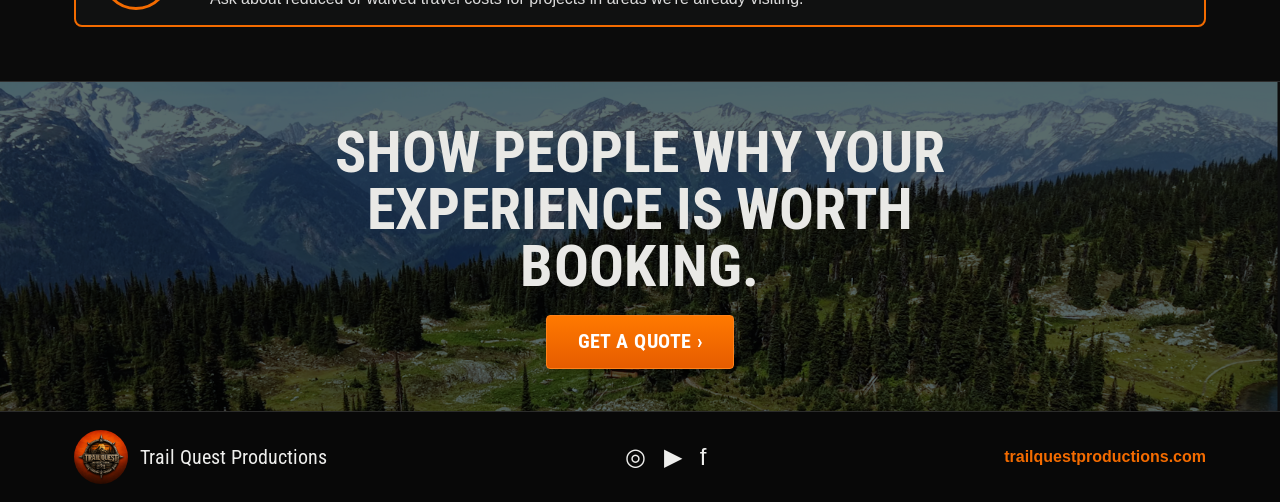
==== commit b1953504: "Add files via upload" ====
--- a/adventure-tourism.html
+++ b/adventure-tourism.html
@@ -4,7 +4,7 @@
 <section class="hero adventure-hero" style="background-image:url('assets/adventure-hero-flipped.png')"><div class="container"><div class="hero-copy adventure-hero-copy"><h1>People Book Experiences They Can Picture Themselves In.</h1><p>Show the adventure, the setting and the human moments that make someone want to be there.</p><div class="btn-row"><a class="btn" href="/contact?project=adventure-tourism">Get a Quote</a><a class="btn secondary" href="#sample-work">▶ &nbsp; Watch Our Work</a></div></div></div></section>
 <section class="section"><div class="container"><div class="section-title"><h2>What Adventure Tourism Media Should Do</h2></div><div class="cards-4"><article class="media-card"><img src="assets/experience.png" alt="Adventure participants on an exposed ridge"><div class="card-body"><div class="icon-badge">◯</div><h3>The Experience</h3><p>Putting the client in the adventure.</p></div></article><article class="media-card"><img src="assets/setting.png" alt="Aerial river landscape"><div class="card-body"><div class="icon-badge">▲</div><h3>Make the Setting Part of the Experience</h3><p>Use the landscape and destination to help sell why this particular place matters.</p></div></article><article class="media-card"><img src="assets/human-element.png" alt="Adventure travelers riding in a jet boat"><div class="card-body"><div class="icon-badge">◎</div><h3>Show the Human Element</h3><p>Real reactions, guides and the small moments that make the experience feel authentic and attainable.</p></div></article><article class="media-card"><img src="assets/reason-to-choose.png" alt="Via ferrata climber on an exposed wall"><div class="card-body"><div class="icon-badge">★</div><h3>Give Them a Reason to Choose You</h3><p>Show what makes your experience different enough that people will choose it over the alternatives.</p></div></article></div></div></section>
 <section class="section"><div class="container"><div class="section-title"><h2>What We Create</h2></div><div class="cards-3"><div class="info-card"><div class="icon-badge">▻</div><h3>Destination Video</h3><p>Full-length 16:9 destination video telling the complete story of your destination.</p></div><div class="info-card"><div class="icon-badge">▶</div><h3>Short Promotional Edits</h3><p>Shorter edits designed for websites, campaigns and digital promotion across channels.</p></div><div class="info-card"><div class="icon-badge">▯</div><h3>Social Clips</h3><p>Purpose-shot short-form content built for social, including vertical footage where it makes sense.</p></div></div></div></section>
-<section class="section" id="sample-work"><div class="container"><div class="section-title"><h2>Sample Work</h2></div><div class="video-grid three"><a class="video-card" href="https://youtu.be/NLXoGE_7hZc" target="_blank" rel="noopener noreferrer" aria-label="Watch Whanganui on YouTube"><h3>Whanganui</h3><span class="orange-line">River Adventure</span><p>Multi-Day Paddling &amp; Camping</p></a><a class="video-card" href="https://youtu.be/utnv66zdem0" target="_blank" rel="noopener noreferrer" aria-label="Watch Abel Tasman on YouTube"><h3>Abel Tasman</h3><span class="orange-line">Coastal Sea Kayaking</span><p>Multi-Day Kayaking &amp; Camping</p></a><a class="video-card" href="https://youtu.be/ojB9FS90n0M" target="_blank" rel="noopener noreferrer" aria-label="Watch Wilkin River Jets on YouTube"><h3>Wilkin River Jets</h3><span class="orange-line">Siberia Wilderness Adventure</span><p>Helicopters, Hiking &amp; Jet Boats!</p></a></div></div></section>
+<section class="section" id="sample-work"><div class="container"><div class="section-title"><h2>Sample Work</h2></div><div class="video-grid three"><a class="video-card" style="--thumb-max:url('https://i.ytimg.com/vi/NLXoGE_7hZc/maxresdefault.jpg');--thumb-fallback:url('https://i.ytimg.com/vi/NLXoGE_7hZc/hqdefault.jpg')" href="https://youtu.be/NLXoGE_7hZc" target="_blank" rel="noopener noreferrer" aria-label="Watch Whanganui on YouTube"><h3>Whanganui</h3><span class="orange-line">River Adventure</span><p>Multi-Day Paddling &amp; Camping</p></a><a class="video-card" style="--thumb-max:url('https://i.ytimg.com/vi/utnv66zdem0/maxresdefault.jpg');--thumb-fallback:url('https://i.ytimg.com/vi/utnv66zdem0/hqdefault.jpg')" href="https://youtu.be/utnv66zdem0" target="_blank" rel="noopener noreferrer" aria-label="Watch Abel Tasman on YouTube"><h3>Abel Tasman</h3><span class="orange-line">Coastal Sea Kayaking</span><p>Multi-Day Kayaking &amp; Camping</p></a><a class="video-card" style="--thumb-max:url('https://i.ytimg.com/vi/ojB9FS90n0M/maxresdefault.jpg');--thumb-fallback:url('https://i.ytimg.com/vi/ojB9FS90n0M/hqdefault.jpg')" href="https://youtu.be/ojB9FS90n0M" target="_blank" rel="noopener noreferrer" aria-label="Watch Wilkin River Jets on YouTube"><h3>Wilkin River Jets</h3><span class="orange-line">Siberia Wilderness Adventure</span><p>Helicopters, Hiking &amp; Jet Boats!</p></a></div></div></section>
 <section class="section"><div class="container"><div class="section-title"><h2>Who We Work With</h2></div><div class="work-with"><div class="info-card"><div class="icon-badge">↠</div><h3>Adventure Outfitters &amp; Tour Operators</h3><p>Rafting, paddling, off-road tours, climbing, guided riding and wilderness trips.</p></div><div class="info-card"><div class="icon-badge">⌂</div><h3>Parks, Resorts &amp; Destinations</h3><p>Places where the activity and destination are sold together.</p></div><div class="info-card"><div class="icon-badge">▣</div><h3>Adventure Businesses &amp; Properties</h3><p>Ranches, campgrounds and other businesses built around an outdoor experience.</p></div></div></div></section>
 <section class="section"><div class="container"><div class="adventure-why"><div class="adventure-why-copy"><div class="section-title adventure-why-title"><h2>Why Trail Quest</h2></div><h2 class="adventure-why-statement">We Know the Customer Because We Are the Customer.</h2><p>For 19 years, we've been riding, paddling, hiking, traveling and seeking out outdoor experiences ourselves. That first-hand perspective helps us recognize what makes an experience stand out — and what people need to see before they choose it.</p></div><img src="assets/why-trail-quest.png" alt="Lee and Kelly on a helicopter tour with the pilot"></div></div></section>
 <section class="section"><div class="container"><div class="travel"><div class="money">$$</div><div><h2>Travel Discounts Available</h2><p>Ask about reduced or waived travel costs for projects in areas we're already visiting.</p></div></div></div></section>
--- a/styles.css
+++ b/styles.css
@@ -1,9 +1,12 @@
+@import url('https://fonts.googleapis.com/css2?family=Roboto+Condensed:wght@600;700;800&display=swap');
+
 :root{
   --bg:#0b0b0b;
   --panel:#111212;
   --panel-2:#171818;
   --line:#2a2a2a;
-  --text:#f2f2f2;
+  --text:#eeeeec;
+  --heading:#e9e9e6;
   --muted:#c1c1c1;
   --orange:#f36b00;
   --orange-2:#ff7a00;
@@ -15,7 +18,7 @@
 body{margin:0;background:
   radial-gradient(circle at 20% 20%,rgba(255,255,255,.025),transparent 30%),
   radial-gradient(circle at 80% 60%,rgba(255,255,255,.018),transparent 35%),
-  #0b0b0b;color:var(--text);font-family:Arial,Helvetica,sans-serif;line-height:1.45}
+  #0b0b0b;color:var(--text);font-family:Arial,Helvetica,sans-serif;line-height:1.45;-webkit-font-smoothing:antialiased;text-rendering:optimizeLegibility}
 a{color:inherit;text-decoration:none}
 img{max-width:100%;display:block}
 .site-header{position:sticky;top:0;z-index:30;background:rgba(8,8,8,.96);border-bottom:1px solid #242424;backdrop-filter:blur(8px)}
@@ -23,9 +26,9 @@
 .brand{display:flex;align-items:center;gap:12px;min-width:210px}
 .brand img{width:74px;height:74px;object-fit:cover;border-radius:50%;border:1px solid rgba(255,255,255,.16)}
 .brand-copy{display:flex;flex-direction:column;line-height:1}
-.brand-copy strong{font-family:Impact,Haettenschweiler,'Arial Narrow Bold',sans-serif;font-size:24px;letter-spacing:1px;font-weight:400}
+.brand-copy strong{font-family:'Roboto Condensed','Arial Narrow',Arial,sans-serif;font-size:24px;letter-spacing:.4px;font-weight:700}
 .brand-copy span{font-size:10px;letter-spacing:1.8px;color:var(--orange);font-weight:800;margin-top:6px}
-.nav{display:flex;align-items:center;gap:30px;font-family:Impact,Haettenschweiler,'Arial Narrow Bold',sans-serif;letter-spacing:.5px;font-size:17px;white-space:nowrap}
+.nav{display:flex;align-items:center;gap:30px;font-family:'Roboto Condensed','Arial Narrow',Arial,sans-serif;letter-spacing:.5px;font-size:17px;white-space:nowrap}
 .nav a{padding:14px 0;border-bottom:3px solid transparent;color:#ededed}
 .nav a:hover,.nav a.active{color:#fff;border-color:var(--orange)}
 .container{max-width:var(--max);margin:0 auto;padding:0 24px}
@@ -34,12 +37,12 @@
 .hero .container{position:relative;z-index:2;width:100%}
 .hero-copy{max-width:575px;padding:78px 0 72px}
 .eyebrow{color:var(--orange);font-weight:800;text-transform:uppercase;letter-spacing:1.5px}
-h1,h2,h3,.display{font-family:Impact,Haettenschweiler,'Arial Narrow Bold',sans-serif;font-weight:400;text-transform:uppercase;letter-spacing:.8px;margin:0}
-h1{font-size:76px;line-height:.98;text-shadow:0 2px 0 rgba(0,0,0,.6)}
+h1,h2,h3,.display{font-family:'Roboto Condensed','Arial Narrow',Arial,sans-serif;font-weight:700;text-transform:uppercase;letter-spacing:.15px;margin:0;color:var(--heading)}
+h1{font-size:76px;line-height:.98;font-weight:800;text-shadow:0 2px 0 rgba(0,0,0,.45)}
 .hero h2{font-size:34px;line-height:1.05;margin-top:16px}
 .hero p{font-size:21px;max-width:560px;margin:22px 0 0;color:#f1f1f1}
 .btn-row{display:flex;gap:16px;flex-wrap:wrap;margin-top:30px}
-.btn{display:inline-flex;align-items:center;justify-content:center;min-width:188px;height:54px;padding:0 24px;border-radius:4px;background:linear-gradient(#ff7900,#e65c00);color:#fff;font-family:Impact,Haettenschweiler,'Arial Narrow Bold',sans-serif;text-transform:uppercase;font-size:20px;letter-spacing:1px;border:1px solid #ff8219;box-shadow:0 3px 9px rgba(0,0,0,.25)}
+.btn{display:inline-flex;align-items:center;justify-content:center;min-width:188px;height:54px;padding:0 24px;border-radius:4px;background:linear-gradient(#ff7900,#e65c00);color:#fff;font-family:'Roboto Condensed','Arial Narrow',Arial,sans-serif;text-transform:uppercase;font-size:20px;font-weight:700;letter-spacing:.45px;border:1px solid #ff8219;box-shadow:0 3px 9px rgba(0,0,0,.25)}
 .btn.secondary{background:rgba(8,8,8,.78);border:1px solid #9e9e9e}
 .section{padding:54px 0;border-top:1px solid var(--line)}
 .section-title{display:flex;align-items:center;gap:14px;margin-bottom:28px}
@@ -55,7 +58,7 @@
 .media-card .card-body{padding:18px 16px 22px;text-align:center}
 .media-card h3{font-size:25px;line-height:1.05}
 .media-card p,.info-card p{color:#c9c9c9;margin:10px 0 0;font-size:16px}
-.icon-badge{width:58px;height:58px;border:3px solid var(--orange);border-radius:50%;display:flex;align-items:center;justify-content:center;color:var(--orange);font-family:Impact,Haettenschweiler,'Arial Narrow Bold',sans-serif;font-size:27px;margin:-31px auto 13px;background:#0e0f0f;position:relative;z-index:2}
+.icon-badge{width:58px;height:58px;border:3px solid var(--orange);border-radius:50%;display:flex;align-items:center;justify-content:center;color:var(--orange);font-family:'Roboto Condensed','Arial Narrow',Arial,sans-serif;font-size:27px;margin:-31px auto 13px;background:#0e0f0f;position:relative;z-index:2}
 .info-card{padding:28px 22px;text-align:center}
 .info-card .icon-badge{margin:0 auto 16px}
 .info-card h3{font-size:24px}
@@ -66,21 +69,23 @@
 .copy-block p{color:#d1d1d1;font-size:18px}
 .video-grid{display:grid;grid-template-columns:repeat(2,minmax(0,1fr));gap:18px}
 .video-grid.three{grid-template-columns:repeat(3,minmax(0,1fr))}
-.video-card{min-height:258px;border:1px solid #3a3a3a;border-radius:var(--radius);background:
-  linear-gradient(180deg,rgba(0,0,0,.18),rgba(0,0,0,.88)),
-  linear-gradient(135deg,#2c2c2c,#111);position:relative;overflow:hidden;padding:18px;display:flex;flex-direction:column;justify-content:flex-end}
-.video-card:before{content:"▶";position:absolute;left:50%;top:48%;transform:translate(-50%,-50%);width:62px;height:62px;border:2px solid #d8d8d8;border-radius:50%;display:flex;align-items:center;justify-content:center;color:white;font-size:25px;background:rgba(0,0,0,.45)}
-.video-card h3{font-size:32px}.video-card p{margin:3px 0 0;color:#ededed;font-size:15px}
+.video-card{min-height:258px;border:1px solid #454545;border-radius:var(--radius);background-image:
+  linear-gradient(180deg,rgba(0,0,0,.06) 0%,rgba(0,0,0,.10) 40%,rgba(0,0,0,.78) 76%,rgba(0,0,0,.96) 100%),
+  var(--thumb-max,none),
+  var(--thumb-fallback,none),
+  linear-gradient(135deg,#2c2c2c,#111);background-size:cover,cover,cover,cover;background-position:center;background-repeat:no-repeat;position:relative;overflow:hidden;padding:18px;display:flex;flex-direction:column;justify-content:flex-end}
+.video-card:before{content:"▶";position:absolute;left:50%;top:41%;transform:translate(-50%,-50%);width:62px;height:62px;border:2px solid #d8d8d8;border-radius:50%;display:flex;align-items:center;justify-content:center;color:white;font-size:25px;background:rgba(0,0,0,.45)}
+.video-card h3{font-size:32px;color:#ececea;text-shadow:0 2px 8px rgba(0,0,0,.85)}.video-card p{margin:3px 0 0;color:#ededed;font-size:15px}
 .orange-line{display:block;color:var(--orange);font-weight:800}
 .wide-action{display:flex;justify-content:center;margin-top:18px}.wide-action .btn{min-width:380px}
 .why-grid{display:grid;grid-template-columns:repeat(4,1fr);gap:0;border-top:1px solid #242424;border-bottom:1px solid #242424}
 .why-item{text-align:center;padding:25px 24px;border-right:1px solid #383838}.why-item:last-child{border-right:0}.why-item .icon-badge{margin:0 auto 16px}.why-item h3{font-size:24px}.why-item p{color:#c7c7c7;font-size:15px}
 .about-grid{display:grid;grid-template-columns:1.08fr .92fr;gap:34px;align-items:stretch}.about-image{min-height:420px;border-radius:var(--radius);overflow:hidden}.about-image img{width:100%;height:100%;object-fit:cover}.about-copy{padding:24px 0}.about-copy h2{font-size:44px}.about-copy p{font-size:17px;color:#d0d0d0}
-.travel{border:2px solid var(--orange);border-radius:8px;padding:15px 26px;display:grid;grid-template-columns:90px 1fr;gap:18px;align-items:center;background:#101111}.travel .money{width:68px;height:68px;border:3px solid var(--orange);border-radius:50%;display:flex;align-items:center;justify-content:center;color:var(--orange);font-family:Impact,Haettenschweiler,'Arial Narrow Bold',sans-serif;font-size:28px}.travel h2{font-size:31px}.travel p{margin:0;color:#ddd;font-size:16px}
+.travel{border:2px solid var(--orange);border-radius:8px;padding:15px 26px;display:grid;grid-template-columns:90px 1fr;gap:18px;align-items:center;background:#101111}.travel .money{width:68px;height:68px;border:3px solid var(--orange);border-radius:50%;display:flex;align-items:center;justify-content:center;color:var(--orange);font-family:'Roboto Condensed','Arial Narrow',Arial,sans-serif;font-size:28px}.travel h2{font-size:31px}.travel p{margin:0;color:#ddd;font-size:16px}
 .cta{min-height:330px;background-size:cover;background-position:center;position:relative;display:flex;align-items:center;border-top:1px solid #2d2d2d}.cta:before{content:"";position:absolute;inset:0;background:rgba(0,0,0,.58)}.cta .container{position:relative;z-index:1;width:100%}.cta-copy{max-width:760px}.cta.center .cta-copy{margin:auto;text-align:center}.cta h2{font-size:58px;line-height:.98}.cta .accent{color:var(--orange);font-style:italic}.cta .btn{margin-top:20px}
-.site-footer{background:#080808;border-top:1px solid #2b2b2b}.footer-inner{max-width:var(--max);margin:auto;padding:18px 24px;display:flex;align-items:center;justify-content:space-between;gap:20px}.footer-logo{display:flex;align-items:center;gap:12px}.footer-logo img{width:54px;height:54px;border-radius:50%}.footer-logo span{font-family:Impact,Haettenschweiler,'Arial Narrow Bold',sans-serif;font-size:20px}.socials{display:flex;gap:18px;font-size:24px}.domain{color:var(--orange);font-weight:800}
+.site-footer{background:#080808;border-top:1px solid #2b2b2b}.footer-inner{max-width:var(--max);margin:auto;padding:18px 24px;display:flex;align-items:center;justify-content:space-between;gap:20px}.footer-logo{display:flex;align-items:center;gap:12px}.footer-logo img{width:54px;height:54px;border-radius:50%}.footer-logo span{font-family:'Roboto Condensed','Arial Narrow',Arial,sans-serif;font-size:20px}.socials{display:flex;gap:18px;font-size:24px}.domain{color:var(--orange);font-weight:800}
 .two-column-pitch{display:grid;grid-template-columns:1.1fr .9fr;gap:54px;align-items:start}.pitch-copy h2{font-size:47px;line-height:1.02}.pitch-copy p{color:#d0d0d0;font-size:18px}.want-card{border:2px solid var(--orange);border-radius:8px;background:#101111;padding:28px}.want-card h2{font-size:37px;margin-bottom:8px}.want-row{display:grid;grid-template-columns:54px 1fr;gap:16px;padding:14px 0;border-top:1px solid #343434;align-items:center}.want-row:first-of-type{border-top:0}.want-row .mini-icon{font-size:30px;color:var(--orange);text-align:center}.want-row span{font-size:18px}
-.stats-grid{display:grid;grid-template-columns:repeat(4,1fr);gap:14px}.stat-card{text-align:center;padding:22px 14px}.stat-card.wide{grid-column:span 2}.stat-card h3{font-size:20px;color:#dedede}.score{font-family:Impact,Haettenschweiler,'Arial Narrow Bold',sans-serif;font-size:44px;margin:6px 0}.stars{position:relative;display:inline-block;font-size:31px;letter-spacing:2px;line-height:1;color:#777}.stars .filled{position:absolute;left:0;top:0;overflow:hidden;white-space:nowrap;color:var(--orange)}
+.stats-grid{display:grid;grid-template-columns:repeat(4,1fr);gap:14px}.stat-card{text-align:center;padding:22px 14px}.stat-card.wide{grid-column:span 2}.stat-card h3{font-size:20px;color:#dedede}.score{font-family:'Roboto Condensed','Arial Narrow',Arial,sans-serif;font-size:44px;margin:6px 0}.stars{position:relative;display:inline-block;font-size:31px;letter-spacing:2px;line-height:1;color:#777}.stars .filled{position:absolute;left:0;top:0;overflow:hidden;white-space:nowrap;color:var(--orange)}
 .adventure-why{display:grid;grid-template-columns:.85fr 1.15fr;gap:34px;align-items:center}.adventure-why img{width:100%;aspect-ratio:16/9;object-fit:cover;border-radius:8px}.adventure-why h2{font-size:48px;line-height:1.02}.adventure-why p{font-size:17px;color:#d0d0d0}
 .work-with{display:grid;grid-template-columns:repeat(3,1fr);gap:18px}.work-with .info-card{min-height:275px}
 @media(max-width:980px){
@@ -104,9 +109,9 @@
 .home-service-head{display:grid;grid-template-columns:.78fr 1.22fr;gap:52px;align-items:start;margin-bottom:28px}
 .home-service-title{display:flex;align-items:center;gap:14px}
 .home-service-title .title-rule{width:40px;height:4px;background:var(--orange);flex:none}
-.home-service-title h2{font-family:Impact,Haettenschweiler,'Arial Narrow Bold',sans-serif;font-weight:400;text-transform:uppercase;letter-spacing:.8px;font-size:54px;line-height:.96;margin:0}
+.home-service-title h2{font-family:'Roboto Condensed','Arial Narrow',Arial,sans-serif;font-weight:700;text-transform:uppercase;letter-spacing:.15px;font-size:54px;line-height:.96;margin:0}
 .home-service-copy{padding-top:3px}
-.home-service-copy h3{font-family:Impact,Haettenschweiler,'Arial Narrow Bold',sans-serif;font-size:27px;line-height:1.08;color:var(--orange);font-weight:400;text-transform:uppercase;letter-spacing:.8px;margin:0 0 10px}
+.home-service-copy h3{font-family:'Roboto Condensed','Arial Narrow',Arial,sans-serif;font-size:27px;line-height:1.08;color:var(--orange);font-weight:700;text-transform:uppercase;letter-spacing:.15px;margin:0 0 10px}
 .home-service-copy p{margin:0;color:#d1d1d1;font-size:19px;line-height:1.5;max-width:700px}
 .video-card{aspect-ratio:16/9;min-height:0}
 .video-grid{grid-template-columns:repeat(2,minmax(0,1fr))}
@@ -139,7 +144,7 @@
   .brand{min-width:0}
   .brand img{width:58px;height:58px}
   .nav-toggle{display:flex;margin-left:auto}
-  .nav{display:none;position:absolute;left:0;right:0;top:100%;background:rgba(8,8,8,.99);border-top:1px solid #2a2a2a;border-bottom:1px solid #353535;padding:10px 16px 14px;flex-direction:column;align-items:stretch;gap:0;font-family:Impact,Haettenschweiler,'Arial Narrow Bold',sans-serif;font-size:18px;white-space:normal;box-shadow:0 12px 30px rgba(0,0,0,.5)}
+  .nav{display:none;position:absolute;left:0;right:0;top:100%;background:rgba(8,8,8,.99);border-top:1px solid #2a2a2a;border-bottom:1px solid #353535;padding:10px 16px 14px;flex-direction:column;align-items:stretch;gap:0;font-family:'Roboto Condensed','Arial Narrow',Arial,sans-serif;font-size:18px;white-space:normal;box-shadow:0 12px 30px rgba(0,0,0,.5)}
   .nav.open{display:flex}
   .nav a{padding:12px 4px;border-bottom:1px solid #252525}
   .nav a:last-child{border-bottom:0}
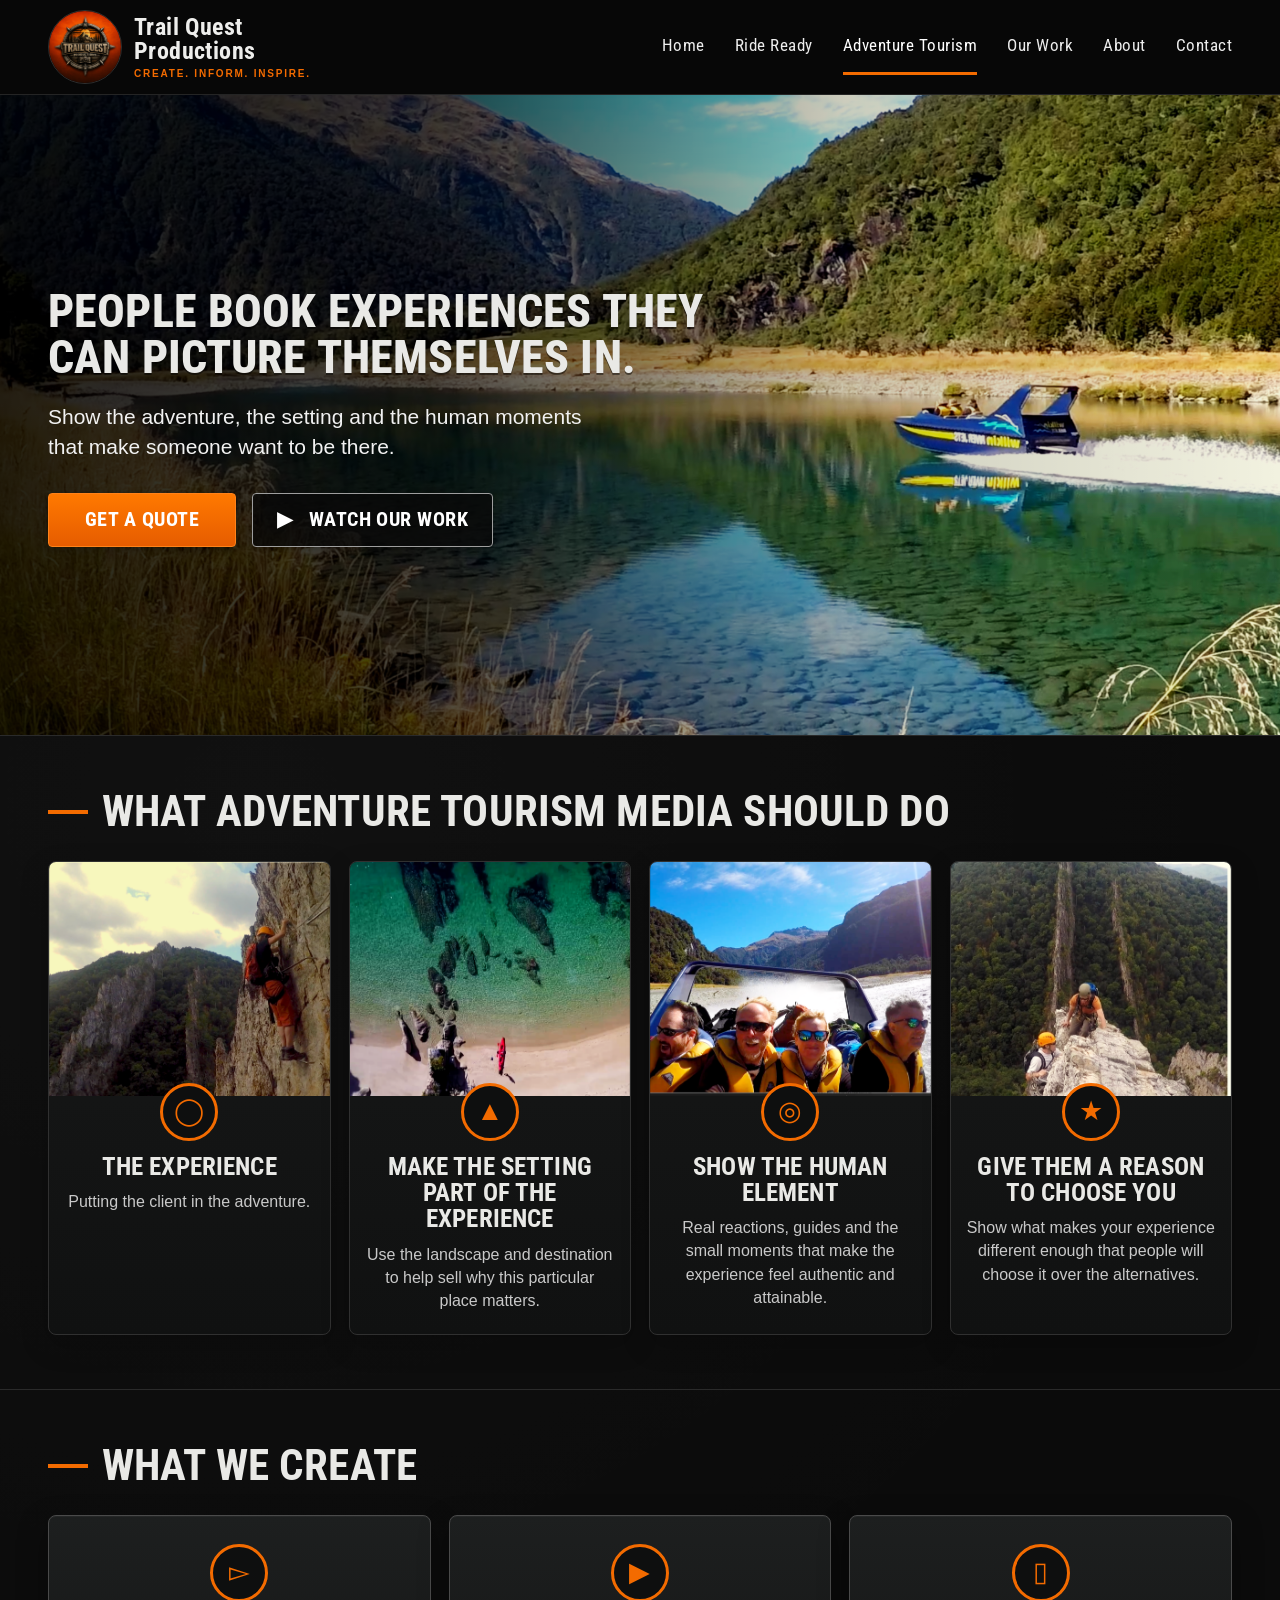
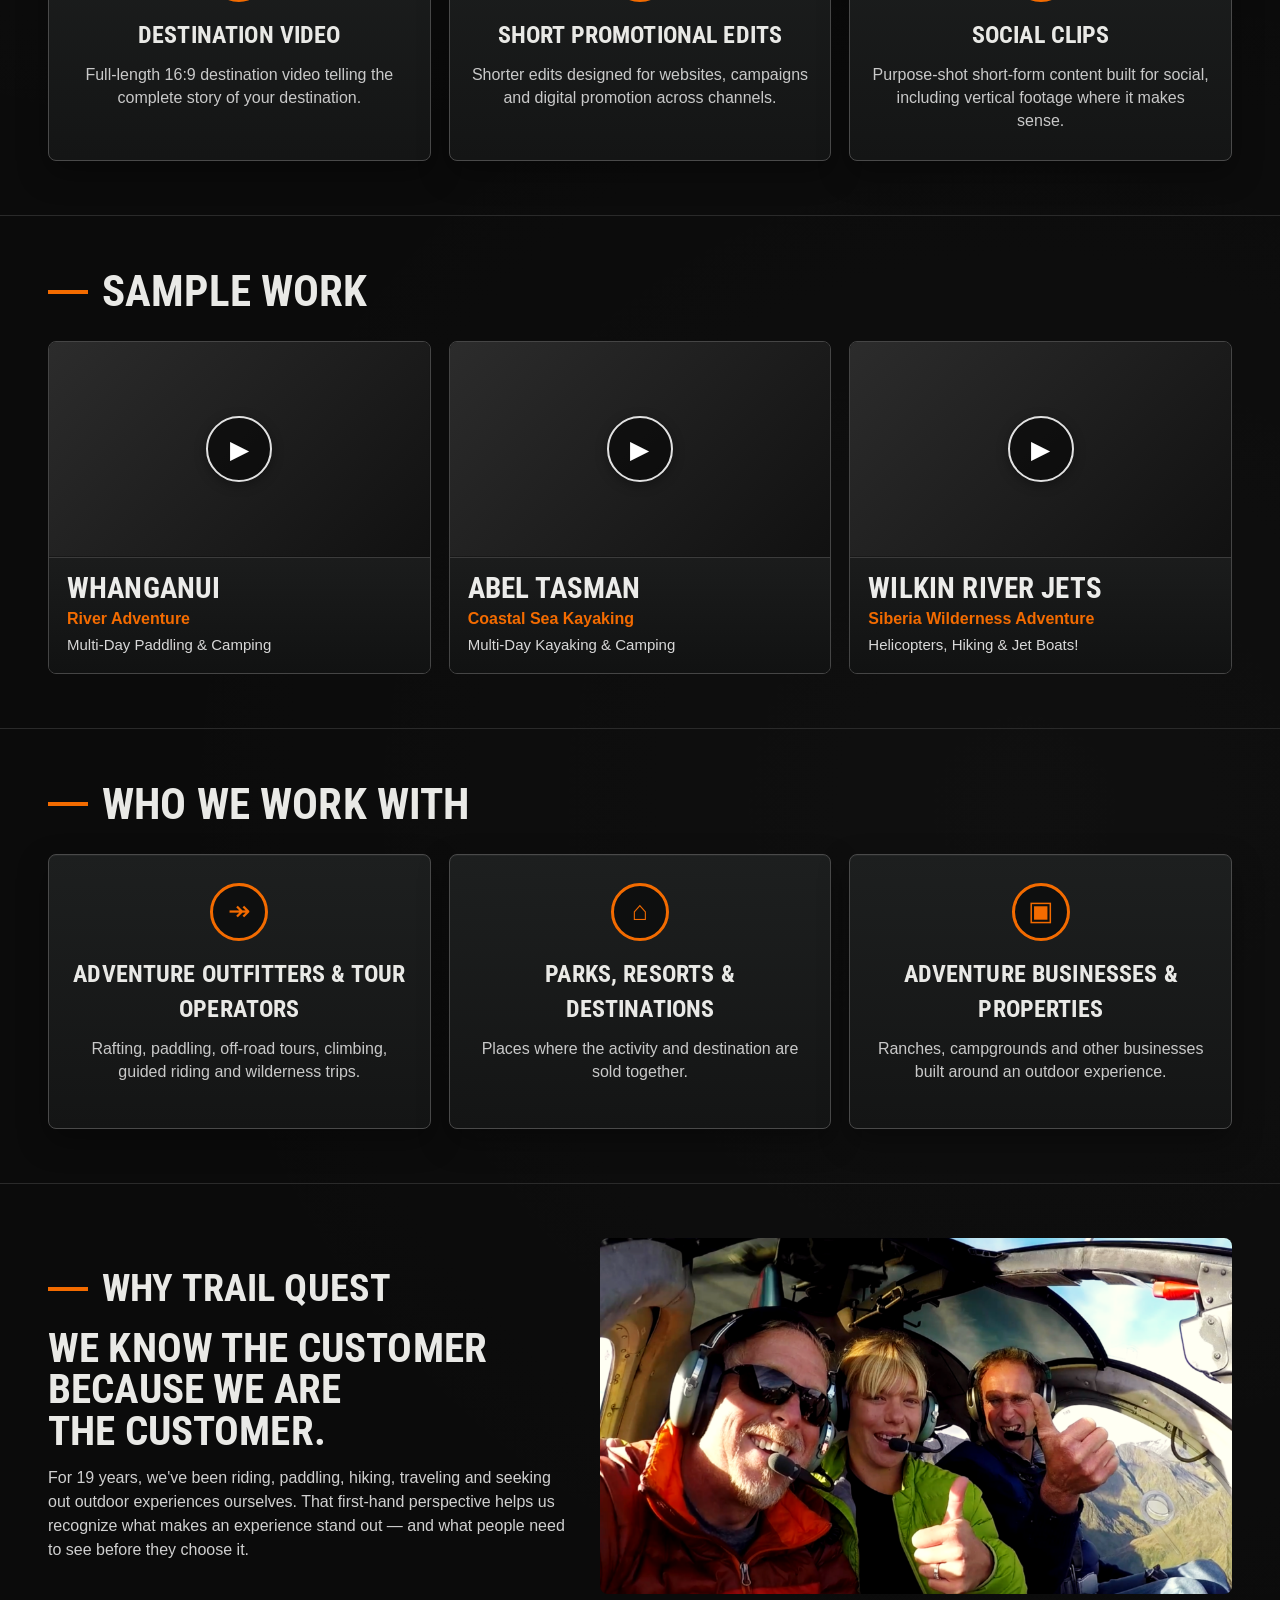
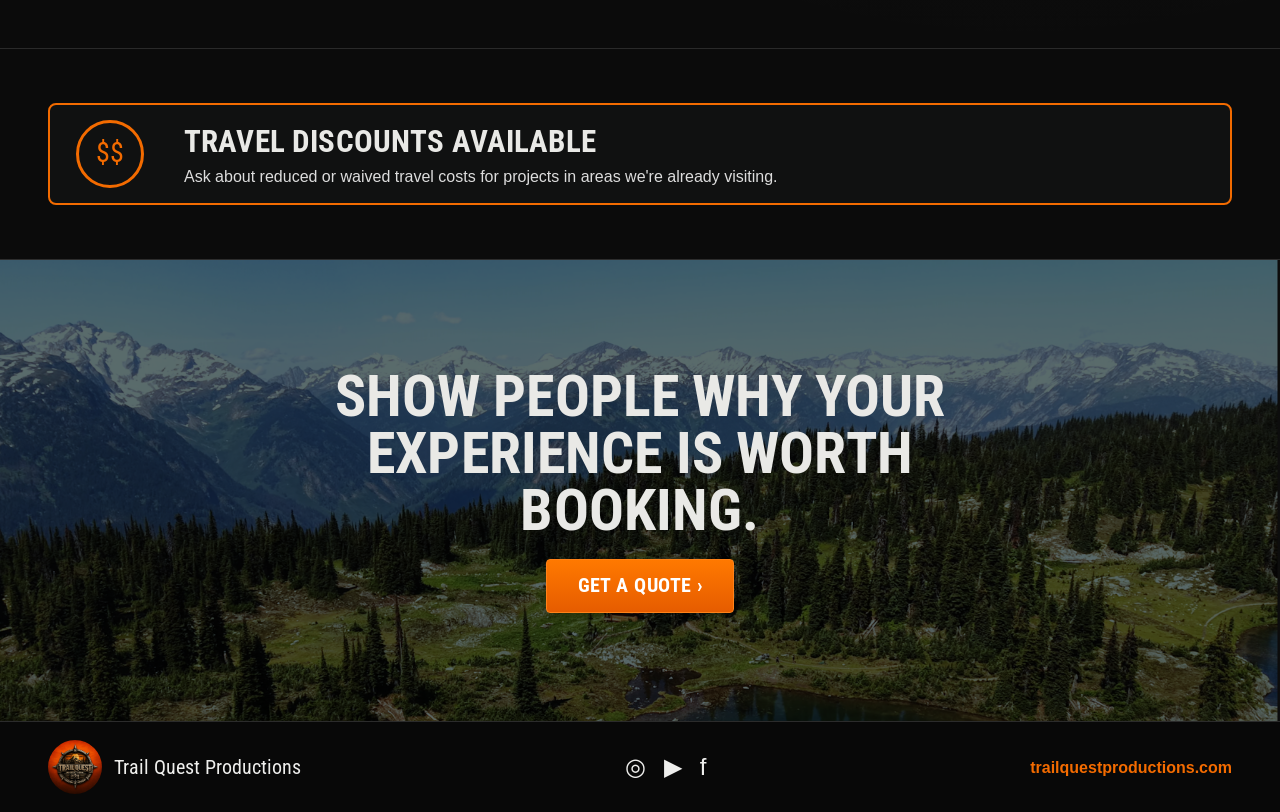
==== commit a273ce1b: "Add files via upload" ====
--- a/adventure-tourism.html
+++ b/adventure-tourism.html
@@ -1,12 +1,13 @@
-<!doctype html><html lang="en"><head><meta charset="utf-8"><meta name="viewport" content="width=device-width,initial-scale=1"><title>Adventure Tourism | Trail Quest Productions</title><link rel="stylesheet" href="styles.css"></head><body>
-<header class="site-header"><div class="header-inner"><a class="brand" href="index.html"><img src="assets/logo.png" alt="Trail Quest Productions logo"><span class="brand-copy"><strong>Trail Quest<br>Productions</strong><span>CREATE. INFORM. INSPIRE.</span></span></a><button class="nav-toggle" type="button" aria-label="Open navigation" aria-expanded="false">☰</button><nav class="nav"><a href="index.html">Home</a><a href="ride-ready.html">Ride Ready</a><a class="active" href="adventure-tourism.html">Adventure Tourism</a><a href="#sample-work">Our Work</a><a href="index.html#about">About</a><a href="/contact">Contact</a></nav></div></header>
+<!DOCTYPE html>
+<html lang="en"><head><meta charset="utf-8"/><meta content="width=device-width,initial-scale=1" name="viewport"/><title>Adventure Tourism | Trail Quest Productions</title><link href="styles.css" rel="stylesheet"/></head><body>
+<header class="site-header"><div class="header-inner"><a class="brand" href="index.html"><img alt="Trail Quest Productions logo" src="assets/logo.png"/><span class="brand-copy"><strong>Trail Quest<br/>Productions</strong><span>CREATE. INFORM. INSPIRE.</span></span></a><button aria-expanded="false" aria-label="Open navigation" class="nav-toggle" type="button">☰</button><nav class="nav"><a href="index.html">Home</a><a href="ride-ready.html">Ride Ready</a><a class="active" href="adventure-tourism.html">Adventure Tourism</a><a href="#sample-work">Our Work</a><a href="index.html#about">About</a><a href="contact.html">Contact</a></nav></div></header>
 <main>
-<section class="hero adventure-hero" style="background-image:url('assets/adventure-hero-flipped.png')"><div class="container"><div class="hero-copy adventure-hero-copy"><h1>People Book Experiences They Can Picture Themselves In.</h1><p>Show the adventure, the setting and the human moments that make someone want to be there.</p><div class="btn-row"><a class="btn" href="/contact?project=adventure-tourism">Get a Quote</a><a class="btn secondary" href="#sample-work">▶ &nbsp; Watch Our Work</a></div></div></div></section>
-<section class="section"><div class="container"><div class="section-title"><h2>What Adventure Tourism Media Should Do</h2></div><div class="cards-4"><article class="media-card"><img src="assets/experience.png" alt="Adventure participants on an exposed ridge"><div class="card-body"><div class="icon-badge">◯</div><h3>The Experience</h3><p>Putting the client in the adventure.</p></div></article><article class="media-card"><img src="assets/setting.png" alt="Aerial river landscape"><div class="card-body"><div class="icon-badge">▲</div><h3>Make the Setting Part of the Experience</h3><p>Use the landscape and destination to help sell why this particular place matters.</p></div></article><article class="media-card"><img src="assets/human-element.png" alt="Adventure travelers riding in a jet boat"><div class="card-body"><div class="icon-badge">◎</div><h3>Show the Human Element</h3><p>Real reactions, guides and the small moments that make the experience feel authentic and attainable.</p></div></article><article class="media-card"><img src="assets/reason-to-choose.png" alt="Via ferrata climber on an exposed wall"><div class="card-body"><div class="icon-badge">★</div><h3>Give Them a Reason to Choose You</h3><p>Show what makes your experience different enough that people will choose it over the alternatives.</p></div></article></div></div></section>
+<section class="hero adventure-hero" style="background-image:url('assets/adventure-hero-flipped.png')"><div class="container"><div class="hero-copy adventure-hero-copy"><h1>People Book Experiences They Can Picture Themselves In.</h1><p>Show the adventure, the setting and the human moments that make someone want to be there.</p><div class="btn-row"><a class="btn" href="contact.html?project=adventure-tourism">Get a Quote</a><a class="btn secondary" href="#sample-work">▶   Watch Our Work</a></div></div></div></section>
+<section class="section"><div class="container"><div class="section-title"><h2>What Adventure Tourism Media Should Do</h2></div><div class="cards-4"><article class="media-card"><img alt="Adventure participants on an exposed ridge" src="assets/experience.png"/><div class="card-body"><div class="icon-badge">◯</div><h3>The Experience</h3><p>Putting the client in the adventure.</p></div></article><article class="media-card"><img alt="Aerial river landscape" src="assets/setting.png"/><div class="card-body"><div class="icon-badge">▲</div><h3>Make the Setting Part of the Experience</h3><p>Use the landscape and destination to help sell why this particular place matters.</p></div></article><article class="media-card"><img alt="Adventure travelers riding in a jet boat" src="assets/human-element.png"/><div class="card-body"><div class="icon-badge">◎</div><h3>Show the Human Element</h3><p>Real reactions, guides and the small moments that make the experience feel authentic and attainable.</p></div></article><article class="media-card"><img alt="Via ferrata climber on an exposed wall" src="assets/reason-to-choose.png"/><div class="card-body"><div class="icon-badge">★</div><h3>Give Them a Reason to Choose You</h3><p>Show what makes your experience different enough that people will choose it over the alternatives.</p></div></article></div></div></section>
 <section class="section"><div class="container"><div class="section-title"><h2>What We Create</h2></div><div class="cards-3"><div class="info-card"><div class="icon-badge">▻</div><h3>Destination Video</h3><p>Full-length 16:9 destination video telling the complete story of your destination.</p></div><div class="info-card"><div class="icon-badge">▶</div><h3>Short Promotional Edits</h3><p>Shorter edits designed for websites, campaigns and digital promotion across channels.</p></div><div class="info-card"><div class="icon-badge">▯</div><h3>Social Clips</h3><p>Purpose-shot short-form content built for social, including vertical footage where it makes sense.</p></div></div></div></section>
-<section class="section" id="sample-work"><div class="container"><div class="section-title"><h2>Sample Work</h2></div><div class="video-grid three"><a class="video-card" style="--thumb-max:url('https://i.ytimg.com/vi/NLXoGE_7hZc/maxresdefault.jpg');--thumb-fallback:url('https://i.ytimg.com/vi/NLXoGE_7hZc/hqdefault.jpg')" href="https://youtu.be/NLXoGE_7hZc" target="_blank" rel="noopener noreferrer" aria-label="Watch Whanganui on YouTube"><h3>Whanganui</h3><span class="orange-line">River Adventure</span><p>Multi-Day Paddling &amp; Camping</p></a><a class="video-card" style="--thumb-max:url('https://i.ytimg.com/vi/utnv66zdem0/maxresdefault.jpg');--thumb-fallback:url('https://i.ytimg.com/vi/utnv66zdem0/hqdefault.jpg')" href="https://youtu.be/utnv66zdem0" target="_blank" rel="noopener noreferrer" aria-label="Watch Abel Tasman on YouTube"><h3>Abel Tasman</h3><span class="orange-line">Coastal Sea Kayaking</span><p>Multi-Day Kayaking &amp; Camping</p></a><a class="video-card" style="--thumb-max:url('https://i.ytimg.com/vi/ojB9FS90n0M/maxresdefault.jpg');--thumb-fallback:url('https://i.ytimg.com/vi/ojB9FS90n0M/hqdefault.jpg')" href="https://youtu.be/ojB9FS90n0M" target="_blank" rel="noopener noreferrer" aria-label="Watch Wilkin River Jets on YouTube"><h3>Wilkin River Jets</h3><span class="orange-line">Siberia Wilderness Adventure</span><p>Helicopters, Hiking &amp; Jet Boats!</p></a></div></div></section>
+<section class="section" id="sample-work"><div class="container"><div class="section-title"><h2>Sample Work</h2></div><div class="video-grid three"><a aria-label="Watch Whanganui on YouTube" class="video-card" href="https://youtu.be/NLXoGE_7hZc" rel="noopener noreferrer" style="--thumb-max:url('https://i.ytimg.com/vi/NLXoGE_7hZc/maxresdefault.jpg');--thumb-fallback:url('https://i.ytimg.com/vi/NLXoGE_7hZc/hqdefault.jpg')" target="_blank"><span aria-hidden="true" class="video-thumb"></span><span class="video-caption"><h3>Whanganui</h3><span class="orange-line">River Adventure</span><p>Multi-Day Paddling &amp; Camping</p></span></a><a aria-label="Watch Abel Tasman on YouTube" class="video-card" href="https://youtu.be/utnv66zdem0" rel="noopener noreferrer" style="--thumb-max:url('https://i.ytimg.com/vi/utnv66zdem0/maxresdefault.jpg');--thumb-fallback:url('https://i.ytimg.com/vi/utnv66zdem0/hqdefault.jpg')" target="_blank"><span aria-hidden="true" class="video-thumb"></span><span class="video-caption"><h3>Abel Tasman</h3><span class="orange-line">Coastal Sea Kayaking</span><p>Multi-Day Kayaking &amp; Camping</p></span></a><a aria-label="Watch Wilkin River Jets on YouTube" class="video-card" href="https://youtu.be/ojB9FS90n0M" rel="noopener noreferrer" style="--thumb-max:url('https://i.ytimg.com/vi/ojB9FS90n0M/maxresdefault.jpg');--thumb-fallback:url('https://i.ytimg.com/vi/ojB9FS90n0M/hqdefault.jpg')" target="_blank"><span aria-hidden="true" class="video-thumb"></span><span class="video-caption"><h3>Wilkin River Jets</h3><span class="orange-line">Siberia Wilderness Adventure</span><p>Helicopters, Hiking &amp; Jet Boats!</p></span></a></div></div></section>
 <section class="section"><div class="container"><div class="section-title"><h2>Who We Work With</h2></div><div class="work-with"><div class="info-card"><div class="icon-badge">↠</div><h3>Adventure Outfitters &amp; Tour Operators</h3><p>Rafting, paddling, off-road tours, climbing, guided riding and wilderness trips.</p></div><div class="info-card"><div class="icon-badge">⌂</div><h3>Parks, Resorts &amp; Destinations</h3><p>Places where the activity and destination are sold together.</p></div><div class="info-card"><div class="icon-badge">▣</div><h3>Adventure Businesses &amp; Properties</h3><p>Ranches, campgrounds and other businesses built around an outdoor experience.</p></div></div></div></section>
-<section class="section"><div class="container"><div class="adventure-why"><div class="adventure-why-copy"><div class="section-title adventure-why-title"><h2>Why Trail Quest</h2></div><h2 class="adventure-why-statement">We Know the Customer Because We Are the Customer.</h2><p>For 19 years, we've been riding, paddling, hiking, traveling and seeking out outdoor experiences ourselves. That first-hand perspective helps us recognize what makes an experience stand out — and what people need to see before they choose it.</p></div><img src="assets/why-trail-quest.png" alt="Lee and Kelly on a helicopter tour with the pilot"></div></div></section>
+<section class="section"><div class="container"><div class="adventure-why"><div class="adventure-why-copy"><div class="section-title adventure-why-title"><h2>Why Trail Quest</h2></div><h2 class="adventure-why-statement">We Know the Customer Because We Are the Customer.</h2><p>For 19 years, we've been riding, paddling, hiking, traveling and seeking out outdoor experiences ourselves. That first-hand perspective helps us recognize what makes an experience stand out — and what people need to see before they choose it.</p></div><img alt="Lee and Kelly on a helicopter tour with the pilot" src="assets/why-trail-quest.png"/></div></div></section>
 <section class="section"><div class="container"><div class="travel"><div class="money">$$</div><div><h2>Travel Discounts Available</h2><p>Ask about reduced or waived travel costs for projects in areas we're already visiting.</p></div></div></div></section>
-<section class="cta center" style="background-image:url('assets/footer.png')"><div class="container"><div class="cta-copy"><h2>Show people why your<br>experience is worth booking.</h2><a class="btn" href="/contact?project=adventure-tourism">Get a Quote ›</a></div></div></section>
-</main><script src="site.js"></script><footer class="site-footer"><div class="footer-inner"><div class="footer-logo"><img src="assets/logo.png" alt="Trail Quest Productions logo"><span>Trail Quest Productions</span></div><div class="socials"><span>◎</span><span>▶</span><span>f</span></div><div class="domain">trailquestproductions.com</div></div></footer></body></html>
+<section class="cta center" style="background-image:url('assets/footer.png')"><div class="container"><div class="cta-copy"><h2>Show people why your<br/>experience is worth booking.</h2><a class="btn" href="contact.html?project=adventure-tourism">Get a Quote ›</a></div></div></section>
+</main><script src="site.js"></script><footer class="site-footer"><div class="footer-inner"><div class="footer-logo"><img alt="Trail Quest Productions logo" src="assets/logo.png"/><span>Trail Quest Productions</span></div><div class="socials"><span>◎</span><span>▶</span><span>f</span></div><div class="domain">trailquestproductions.com</div></div></footer></body></html>
--- a/styles.css
+++ b/styles.css
@@ -234,3 +234,162 @@
 @media(max-width:720px){
   .why-item{border-bottom-color:#454545}
 }
+
+/* Final desktop sizing correction: use the available laptop width and preserve hero/footer image composition. */
+@media(min-width:981px){
+  .header-inner,
+  .container,
+  .footer-inner{
+    max-width:1920px;
+  }
+
+  .header-inner{
+    padding-left:48px;
+    padding-right:48px;
+  }
+
+  .container{
+    padding-left:48px;
+    padding-right:48px;
+  }
+
+  .footer-inner{
+    padding-left:48px;
+    padding-right:48px;
+  }
+
+  /* All three uploaded hero images are 2:1. This keeps the section at that composition
+     instead of forcing a short banner that crops the sky/riders vertically. */
+  .hero{
+    min-height:max(610px,50vw);
+    background-size:cover;
+    background-position:center center;
+  }
+
+  /* The shared footer image is 2048x740 (2.7676:1). Matching that ratio prevents the
+     previous short CTA banner from zooming/cropping the image vertically. */
+  .cta{
+    min-height:max(330px,36.13vw);
+    background-size:cover;
+    background-position:center center;
+  }
+}
+
+/* Final review updates: stronger Ride Ready payoff, clean YouTube cards, and contact form. */
+.pitch-copy .pitch-hook{
+  font-size:clamp(22px,1.65vw,29px);
+  line-height:1.38;
+  font-weight:600;
+  color:#eeeeec;
+  margin-top:22px;
+}
+
+/* Keep YouTube-provided thumbnail text untouched; all site captions live below the 16:9 thumbnail. */
+.video-card{
+  aspect-ratio:auto;
+  min-height:0;
+  padding:0;
+  display:block;
+  background:none;
+  border:1px solid #454545;
+  overflow:hidden;
+}
+.video-card:before{content:none}
+.video-thumb{
+  display:block;
+  position:relative;
+  width:100%;
+  aspect-ratio:16/9;
+  background-image:
+    var(--thumb-max,none),
+    var(--thumb-fallback,none),
+    linear-gradient(135deg,#2c2c2c,#111);
+  background-size:cover,cover,cover;
+  background-position:center;
+  background-repeat:no-repeat;
+}
+.video-thumb:before{
+  content:"▶";
+  position:absolute;
+  left:50%;
+  top:50%;
+  transform:translate(-50%,-50%);
+  width:62px;
+  height:62px;
+  border:2px solid #e1e1e1;
+  border-radius:50%;
+  display:flex;
+  align-items:center;
+  justify-content:center;
+  color:white;
+  font-size:25px;
+  background:rgba(0,0,0,.52);
+  box-shadow:0 3px 12px rgba(0,0,0,.35);
+}
+.video-caption{
+  display:block;
+  min-height:106px;
+  padding:15px 18px 17px;
+  background:linear-gradient(180deg,#1b1c1c 0%,#111212 100%);
+  border-top:1px solid #3c3c3c;
+}
+.video-card h3{
+  font-size:29px;
+  line-height:1.05;
+  color:#ececea;
+  text-shadow:none;
+}
+.video-card .orange-line{margin-top:4px}
+.video-card p{margin:4px 0 0;color:#d8d8d8;font-size:15px}
+
+.contact-section{padding:72px 0 84px;min-height:calc(100vh - 170px);border-top:1px solid var(--line)}
+.contact-layout{display:grid;grid-template-columns:.78fr 1.22fr;gap:58px;align-items:start;max-width:1420px;margin:0 auto}
+.contact-intro{padding-top:8px}
+.contact-intro .section-title{align-items:flex-start}
+.contact-intro .section-title h1{font-size:clamp(42px,4vw,64px);line-height:.98}
+.contact-intro p{font-size:19px;color:#d2d2d2;max-width:560px}
+.contact-email{margin-top:28px;font-weight:700}
+.contact-email a{color:var(--orange)}
+.contact-form{display:grid;grid-template-columns:1fr 1fr;gap:20px 18px;background:linear-gradient(180deg,#1a1b1b 0%,#111212 100%);border:1px solid #4a4a4a;border-radius:10px;padding:30px;box-shadow:0 16px 38px rgba(0,0,0,.32)}
+.form-field{display:flex;flex-direction:column;gap:7px}
+.form-field:nth-of-type(1),.form-field:nth-of-type(2),.form-field-full,.interest-field,.contact-submit,.form-note{grid-column:1/-1}
+.form-field label,.interest-field legend{font-family:'Roboto Condensed','Arial Narrow',Arial,sans-serif;text-transform:uppercase;font-weight:700;letter-spacing:.3px;font-size:17px;color:#eeeeec}
+.form-field label span,.interest-field legend span{color:var(--orange);padding-left:2px}
+.form-field label em{font-family:Arial,Helvetica,sans-serif;text-transform:none;font-weight:400;font-size:13px;color:#b7b7b7}
+.form-field input,.form-field textarea{width:100%;border:1px solid #555;background:#0d0e0e;color:#f2f2f2;border-radius:5px;padding:13px 14px;font:inherit;font-size:16px;outline:none;transition:border-color .15s ease,box-shadow .15s ease}
+.form-field input:focus,.form-field textarea:focus{border-color:var(--orange);box-shadow:0 0 0 2px rgba(243,107,0,.16)}
+.form-field textarea{resize:vertical;min-height:130px}
+.form-field textarea::placeholder{color:#8f8f8f}
+.interest-field{border:0;padding:2px 0 0;margin:0}
+.interest-field legend{margin-bottom:10px}
+.interest-options{display:grid;grid-template-columns:repeat(3,1fr);gap:10px}
+.interest-option{position:relative;cursor:pointer}
+.interest-option input{position:absolute;opacity:0;pointer-events:none}
+.interest-option span{display:flex;align-items:center;justify-content:center;text-align:center;min-height:68px;padding:12px 10px;border:1px solid #555;border-radius:5px;background:#0e0f0f;color:#dedede;font-weight:700;line-height:1.25;transition:border-color .15s ease,background .15s ease,color .15s ease}
+.interest-option input:checked + span{border-color:var(--orange);background:#24160d;color:#fff;box-shadow:inset 0 0 0 1px rgba(243,107,0,.35)}
+.interest-option input:focus-visible + span{outline:2px solid var(--orange);outline-offset:2px}
+.contact-submit{width:max-content;min-width:260px;border:0;cursor:pointer;margin-top:2px}
+.form-note{margin:0;color:#aaa;font-size:13px}
+.honeypot{position:absolute!important;left:-9999px!important;width:1px!important;height:1px!important;opacity:0!important}
+.thank-you-section{min-height:calc(100vh - 170px);display:flex;align-items:center;padding:70px 0}
+.thank-you-card{max-width:780px;margin:0 auto;text-align:center;padding:46px 34px;background:linear-gradient(180deg,#1a1b1b,#101111);border:1px solid #454545;border-radius:10px}
+.thank-you-card .section-title{justify-content:center}
+.thank-you-card h1{font-size:52px}
+.thank-you-card p{font-size:20px;color:#d2d2d2;margin:18px 0 26px}
+
+@media(max-width:980px){
+  .contact-layout{grid-template-columns:1fr;gap:30px}
+  .contact-intro p{max-width:none}
+}
+@media(max-width:720px){
+  .pitch-copy .pitch-hook{font-size:21px}
+  .video-caption{min-height:0}
+  .video-card h3{font-size:27px}
+  .contact-section{padding:42px 0 54px}
+  .contact-form{grid-template-columns:1fr;padding:20px 16px;gap:17px}
+  .form-field,.form-field-half,.form-field-full,.interest-field,.contact-submit,.form-note{grid-column:1/-1}
+  .interest-options{grid-template-columns:1fr}
+  .contact-submit{width:100%;min-width:0}
+  .contact-intro .section-title h1{font-size:42px}
+  .thank-you-card h1{font-size:40px}
+}
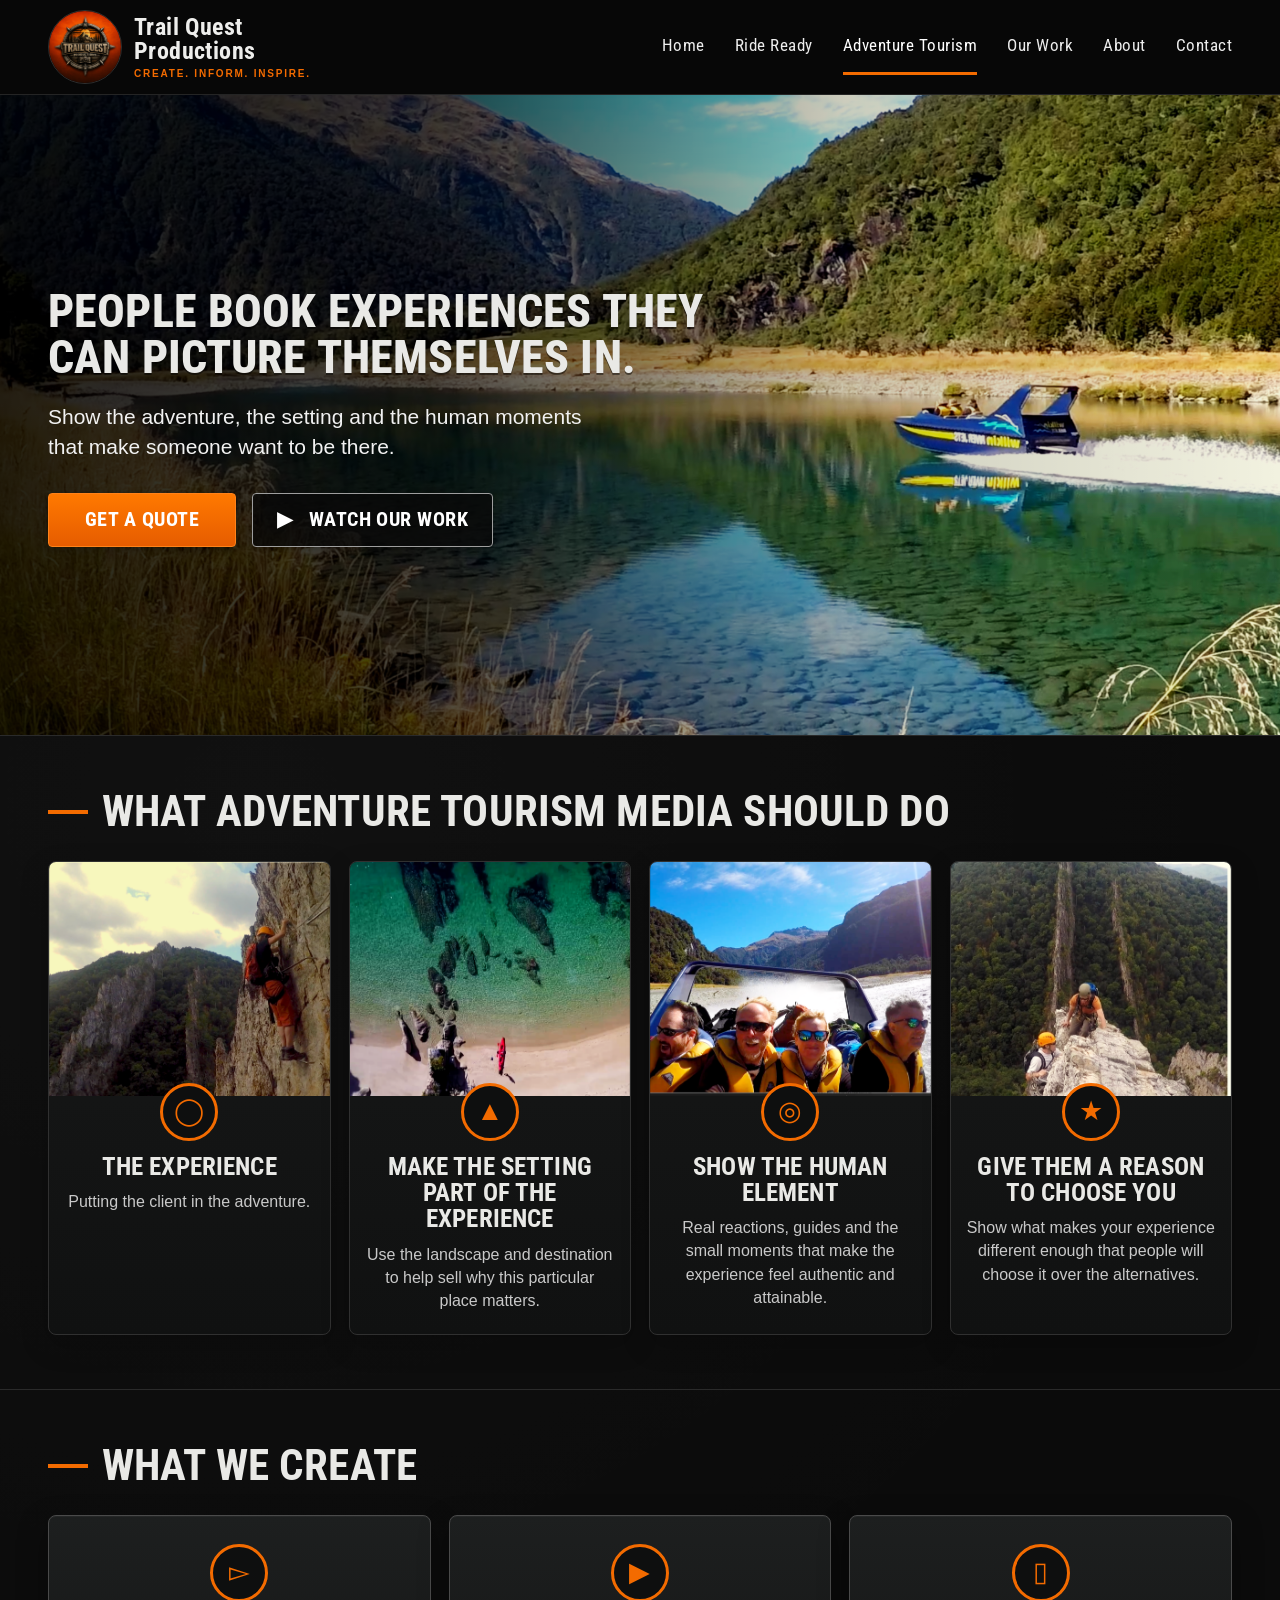
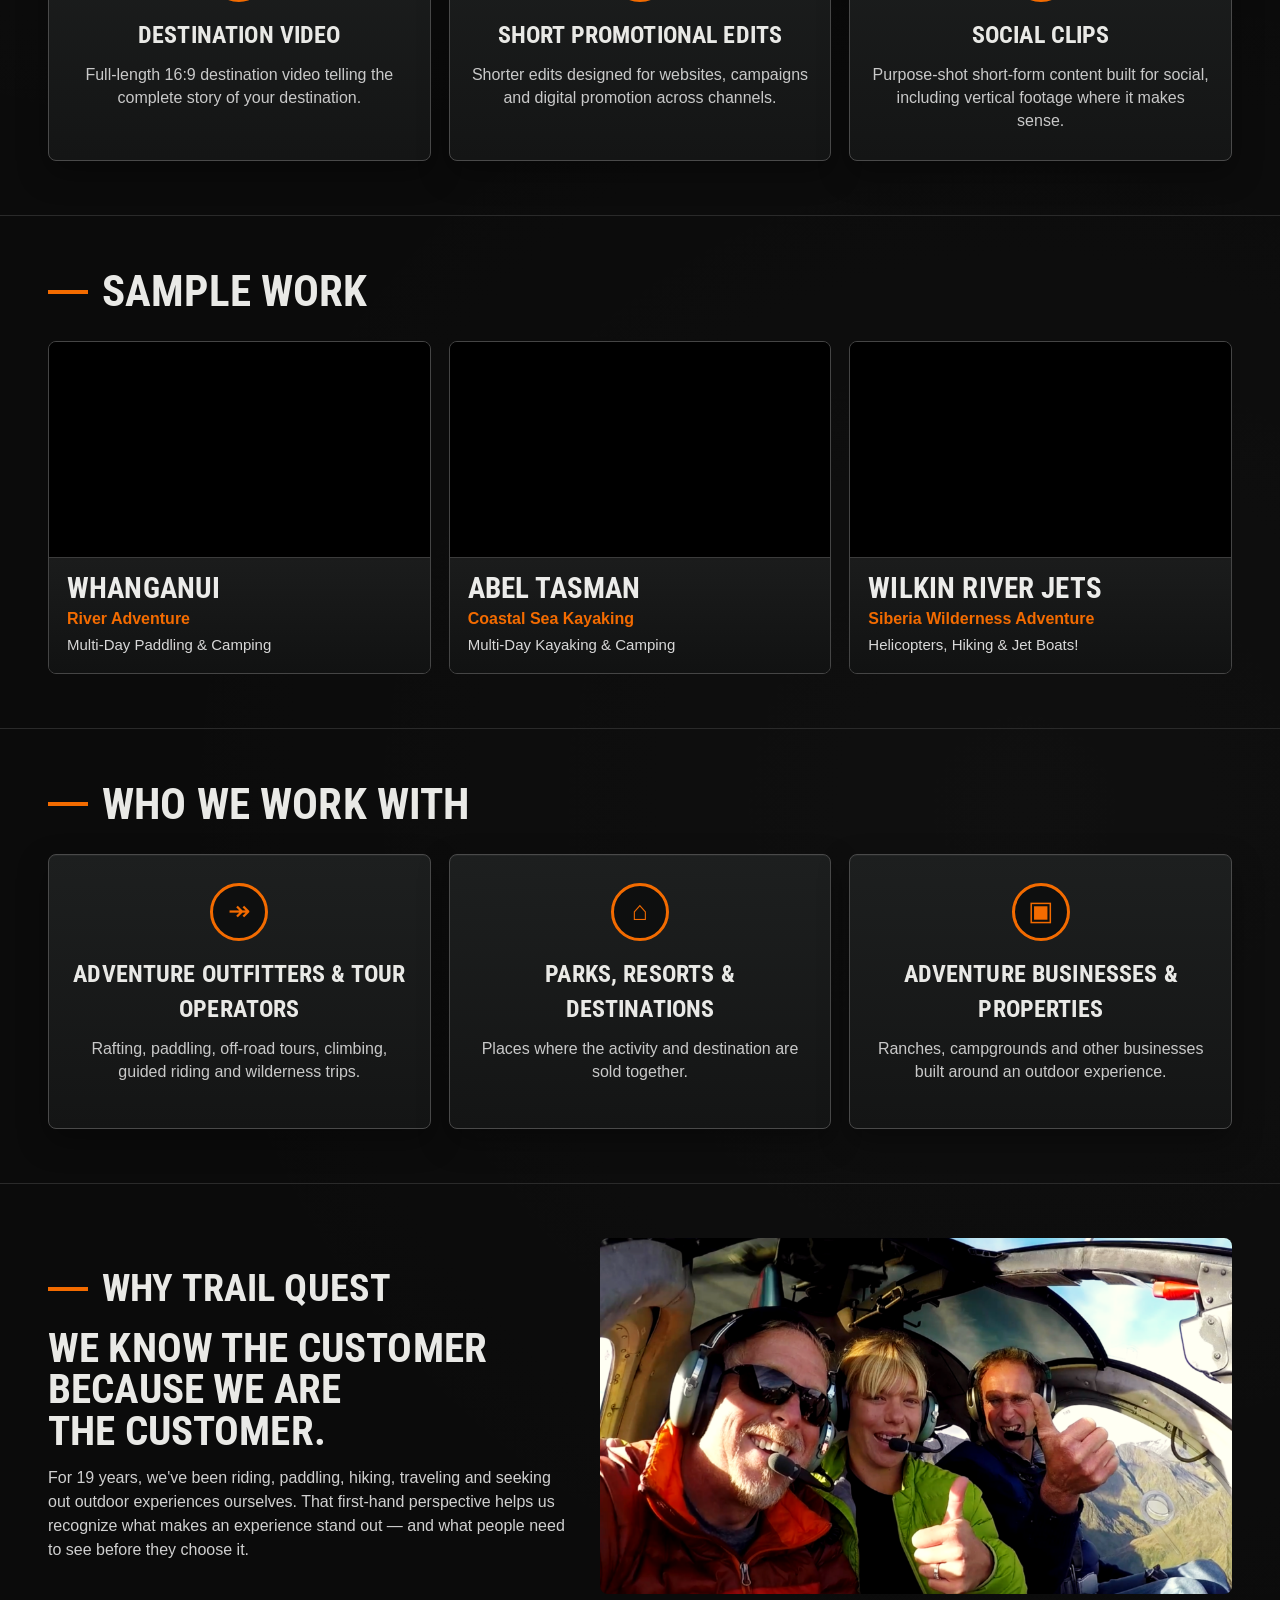
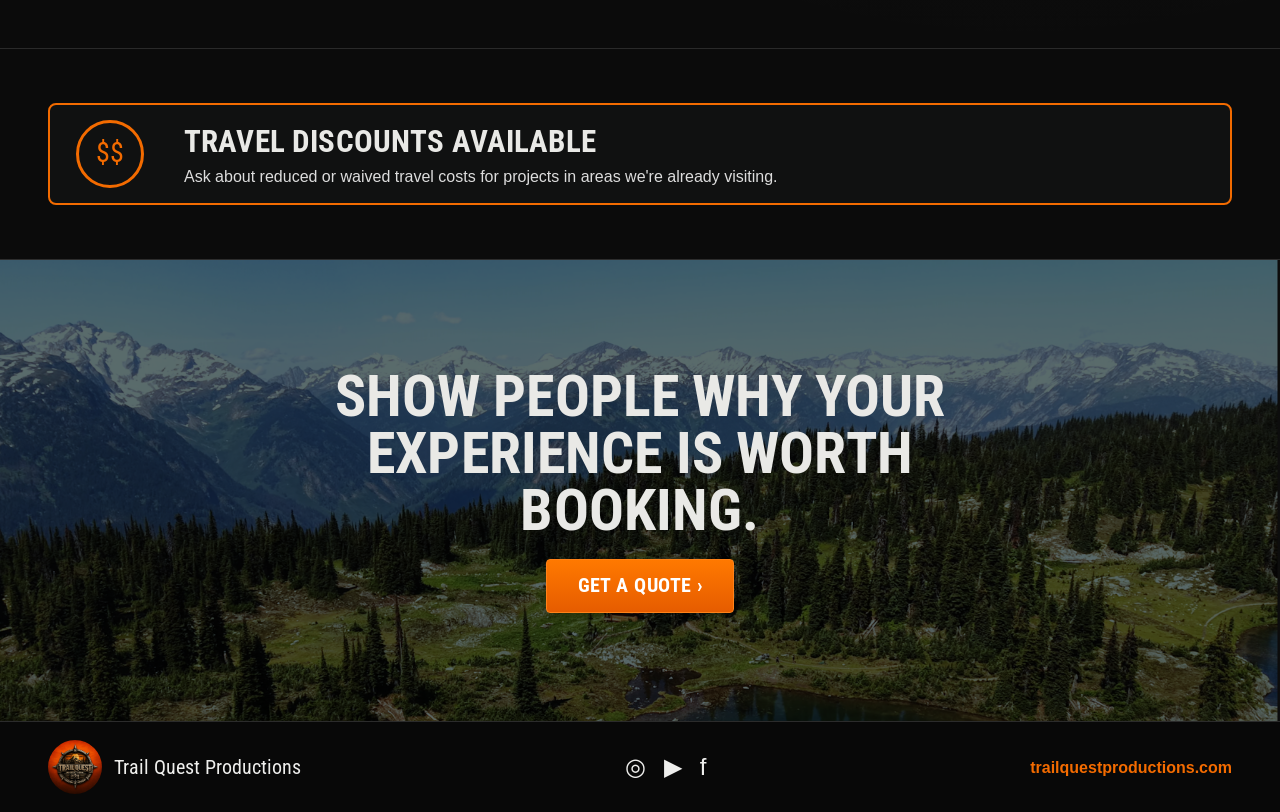
==== commit fd7aa2cb: "Add files via upload" ====
--- a/adventure-tourism.html
+++ b/adventure-tourism.html
@@ -1,11 +1,15 @@
 <!DOCTYPE html>
-<html lang="en"><head><meta charset="utf-8"/><meta content="width=device-width,initial-scale=1" name="viewport"/><title>Adventure Tourism | Trail Quest Productions</title><link href="styles.css" rel="stylesheet"/></head><body>
+<html lang="en"><head><meta charset="utf-8"/><meta content="width=device-width,initial-scale=1" name="viewport"/><title>Adventure Tourism | Trail Quest Productions</title><link rel="canonical" href="https://trailquestproductions.com/adventure-tourism.html"><link href="styles.css" rel="stylesheet"/></head><body>
 <header class="site-header"><div class="header-inner"><a class="brand" href="index.html"><img alt="Trail Quest Productions logo" src="assets/logo.png"/><span class="brand-copy"><strong>Trail Quest<br/>Productions</strong><span>CREATE. INFORM. INSPIRE.</span></span></a><button aria-expanded="false" aria-label="Open navigation" class="nav-toggle" type="button">☰</button><nav class="nav"><a href="index.html">Home</a><a href="ride-ready.html">Ride Ready</a><a class="active" href="adventure-tourism.html">Adventure Tourism</a><a href="#sample-work">Our Work</a><a href="index.html#about">About</a><a href="contact.html">Contact</a></nav></div></header>
 <main>
 <section class="hero adventure-hero" style="background-image:url('assets/adventure-hero-flipped.png')"><div class="container"><div class="hero-copy adventure-hero-copy"><h1>People Book Experiences They Can Picture Themselves In.</h1><p>Show the adventure, the setting and the human moments that make someone want to be there.</p><div class="btn-row"><a class="btn" href="contact.html?project=adventure-tourism">Get a Quote</a><a class="btn secondary" href="#sample-work">▶   Watch Our Work</a></div></div></div></section>
 <section class="section"><div class="container"><div class="section-title"><h2>What Adventure Tourism Media Should Do</h2></div><div class="cards-4"><article class="media-card"><img alt="Adventure participants on an exposed ridge" src="assets/experience.png"/><div class="card-body"><div class="icon-badge">◯</div><h3>The Experience</h3><p>Putting the client in the adventure.</p></div></article><article class="media-card"><img alt="Aerial river landscape" src="assets/setting.png"/><div class="card-body"><div class="icon-badge">▲</div><h3>Make the Setting Part of the Experience</h3><p>Use the landscape and destination to help sell why this particular place matters.</p></div></article><article class="media-card"><img alt="Adventure travelers riding in a jet boat" src="assets/human-element.png"/><div class="card-body"><div class="icon-badge">◎</div><h3>Show the Human Element</h3><p>Real reactions, guides and the small moments that make the experience feel authentic and attainable.</p></div></article><article class="media-card"><img alt="Via ferrata climber on an exposed wall" src="assets/reason-to-choose.png"/><div class="card-body"><div class="icon-badge">★</div><h3>Give Them a Reason to Choose You</h3><p>Show what makes your experience different enough that people will choose it over the alternatives.</p></div></article></div></div></section>
 <section class="section"><div class="container"><div class="section-title"><h2>What We Create</h2></div><div class="cards-3"><div class="info-card"><div class="icon-badge">▻</div><h3>Destination Video</h3><p>Full-length 16:9 destination video telling the complete story of your destination.</p></div><div class="info-card"><div class="icon-badge">▶</div><h3>Short Promotional Edits</h3><p>Shorter edits designed for websites, campaigns and digital promotion across channels.</p></div><div class="info-card"><div class="icon-badge">▯</div><h3>Social Clips</h3><p>Purpose-shot short-form content built for social, including vertical footage where it makes sense.</p></div></div></div></section>
-<section class="section" id="sample-work"><div class="container"><div class="section-title"><h2>Sample Work</h2></div><div class="video-grid three"><a aria-label="Watch Whanganui on YouTube" class="video-card" href="https://youtu.be/NLXoGE_7hZc" rel="noopener noreferrer" style="--thumb-max:url('https://i.ytimg.com/vi/NLXoGE_7hZc/maxresdefault.jpg');--thumb-fallback:url('https://i.ytimg.com/vi/NLXoGE_7hZc/hqdefault.jpg')" target="_blank"><span aria-hidden="true" class="video-thumb"></span><span class="video-caption"><h3>Whanganui</h3><span class="orange-line">River Adventure</span><p>Multi-Day Paddling &amp; Camping</p></span></a><a aria-label="Watch Abel Tasman on YouTube" class="video-card" href="https://youtu.be/utnv66zdem0" rel="noopener noreferrer" style="--thumb-max:url('https://i.ytimg.com/vi/utnv66zdem0/maxresdefault.jpg');--thumb-fallback:url('https://i.ytimg.com/vi/utnv66zdem0/hqdefault.jpg')" target="_blank"><span aria-hidden="true" class="video-thumb"></span><span class="video-caption"><h3>Abel Tasman</h3><span class="orange-line">Coastal Sea Kayaking</span><p>Multi-Day Kayaking &amp; Camping</p></span></a><a aria-label="Watch Wilkin River Jets on YouTube" class="video-card" href="https://youtu.be/ojB9FS90n0M" rel="noopener noreferrer" style="--thumb-max:url('https://i.ytimg.com/vi/ojB9FS90n0M/maxresdefault.jpg');--thumb-fallback:url('https://i.ytimg.com/vi/ojB9FS90n0M/hqdefault.jpg')" target="_blank"><span aria-hidden="true" class="video-thumb"></span><span class="video-caption"><h3>Wilkin River Jets</h3><span class="orange-line">Siberia Wilderness Adventure</span><p>Helicopters, Hiking &amp; Jet Boats!</p></span></a></div></div></section>
+<section class="section" id="sample-work"><div class="container"><div class="section-title"><h2>Sample Work</h2></div><div class="video-grid three">
+<div class="video-card direct-video-card"><div class="video-direct-frame"><iframe src="https://www.youtube-nocookie.com/embed/NLXoGE_7hZc?rel=0&amp;playsinline=1" title="Whanganui River Adventure" loading="lazy" allow="accelerometer; autoplay; clipboard-write; encrypted-media; gyroscope; picture-in-picture; web-share" referrerpolicy="strict-origin-when-cross-origin" allowfullscreen></iframe></div><span class="video-caption"><h3>Whanganui</h3><span class="orange-line">River Adventure</span><p>Multi-Day Paddling &amp; Camping</p></span></div>
+<div class="video-card direct-video-card"><div class="video-direct-frame"><iframe src="https://www.youtube-nocookie.com/embed/utnv66zdem0?rel=0&amp;playsinline=1" title="Abel Tasman Coastal Sea Kayaking" loading="lazy" allow="accelerometer; autoplay; clipboard-write; encrypted-media; gyroscope; picture-in-picture; web-share" referrerpolicy="strict-origin-when-cross-origin" allowfullscreen></iframe></div><span class="video-caption"><h3>Abel Tasman</h3><span class="orange-line">Coastal Sea Kayaking</span><p>Multi-Day Kayaking &amp; Camping</p></span></div>
+<div class="video-card direct-video-card"><div class="video-direct-frame"><iframe src="https://www.youtube-nocookie.com/embed/ojB9FS90n0M?rel=0&amp;playsinline=1" title="Wilkin River Jets Siberia Wilderness Adventure" loading="lazy" allow="accelerometer; autoplay; clipboard-write; encrypted-media; gyroscope; picture-in-picture; web-share" referrerpolicy="strict-origin-when-cross-origin" allowfullscreen></iframe></div><span class="video-caption"><h3>Wilkin River Jets</h3><span class="orange-line">Siberia Wilderness Adventure</span><p>Helicopters, Hiking &amp; Jet Boats!</p></span></div>
+</div></div></section>
 <section class="section"><div class="container"><div class="section-title"><h2>Who We Work With</h2></div><div class="work-with"><div class="info-card"><div class="icon-badge">↠</div><h3>Adventure Outfitters &amp; Tour Operators</h3><p>Rafting, paddling, off-road tours, climbing, guided riding and wilderness trips.</p></div><div class="info-card"><div class="icon-badge">⌂</div><h3>Parks, Resorts &amp; Destinations</h3><p>Places where the activity and destination are sold together.</p></div><div class="info-card"><div class="icon-badge">▣</div><h3>Adventure Businesses &amp; Properties</h3><p>Ranches, campgrounds and other businesses built around an outdoor experience.</p></div></div></div></section>
 <section class="section"><div class="container"><div class="adventure-why"><div class="adventure-why-copy"><div class="section-title adventure-why-title"><h2>Why Trail Quest</h2></div><h2 class="adventure-why-statement">We Know the Customer Because We Are the Customer.</h2><p>For 19 years, we've been riding, paddling, hiking, traveling and seeking out outdoor experiences ourselves. That first-hand perspective helps us recognize what makes an experience stand out — and what people need to see before they choose it.</p></div><img alt="Lee and Kelly on a helicopter tour with the pilot" src="assets/why-trail-quest.png"/></div></div></section>
 <section class="section"><div class="container"><div class="travel"><div class="money">$$</div><div><h2>Travel Discounts Available</h2><p>Ask about reduced or waived travel costs for projects in areas we're already visiting.</p></div></div></div></section>
--- a/styles.css
+++ b/styles.css
@@ -275,15 +275,7 @@
   }
 }
 
-/* Final review updates: stronger Ride Ready payoff, clean YouTube cards, and contact form. */
-.pitch-copy .pitch-hook{
-  font-size:clamp(22px,1.65vw,29px);
-  line-height:1.38;
-  font-weight:600;
-  color:#eeeeec;
-  margin-top:22px;
-}
-
+/* Final review updates: clean YouTube cards and contact form. */
 /* Keep YouTube-provided thumbnail text untouched; all site captions live below the 16:9 thumbnail. */
 .video-card{
   aspect-ratio:auto;
@@ -382,7 +374,6 @@
   .contact-intro p{max-width:none}
 }
 @media(max-width:720px){
-  .pitch-copy .pitch-hook{font-size:21px}
   .video-caption{min-height:0}
   .video-card h3{font-size:27px}
   .contact-section{padding:42px 0 54px}
@@ -393,3 +384,152 @@
   .contact-intro .section-title h1{font-size:42px}
   .thank-you-card h1{font-size:40px}
 }
+
+/* Final production fixes: brighter Home hero and in-site AJAX contact submission. */
+.home-hero:before{
+  /* Keep the copy readable without dimming the destination image.
+     The left text column stays intentionally dark, then the overlay
+     falls away quickly before the rider/right half of the image. */
+  background:linear-gradient(90deg,
+    rgba(0,0,0,.72) 0%,
+    rgba(0,0,0,.68) 30%,
+    rgba(0,0,0,.60) 38%,
+    rgba(0,0,0,.36) 46%,
+    rgba(0,0,0,.12) 53%,
+    rgba(0,0,0,.02) 58%,
+    rgba(0,0,0,0) 62%,
+    rgba(0,0,0,0) 100%
+  );
+}
+.home-hero .hero-copy h1,
+.home-hero .hero-copy p{
+  text-shadow:0 2px 7px rgba(0,0,0,.72);
+}
+.contact-submit[disabled]{opacity:.68;cursor:wait}
+.form-status{grid-column:1/-1;margin:0;min-height:22px;font-size:14px;color:#d4d4d4}
+.form-status.error{color:#ff9b61;font-weight:700}
+/* Responsive Home hero composition. Desktop keeps the copy side dark and the rider side clear.
+   Tablets/phones deliberately bias the crop toward Kelly instead of simply centering the 2:1 image. */
+@media(max-width:980px){
+  .home-hero{
+    background-position:68% center;
+  }
+  .home-hero:before{
+    background:linear-gradient(90deg,
+      rgba(0,0,0,.78) 0%,
+      rgba(0,0,0,.74) 34%,
+      rgba(0,0,0,.62) 48%,
+      rgba(0,0,0,.38) 62%,
+      rgba(0,0,0,.16) 76%,
+      rgba(0,0,0,.04) 88%,
+      rgba(0,0,0,0) 100%
+    );
+  }
+}
+@media(max-width:720px){
+  .home-hero{
+    /* A tall phone viewport can show only part of the 2:1 source. This crop keeps Kelly
+       and the Moab setting visible while leaving usable dark image behind the copy. */
+    background-position:72% center;
+  }
+  .home-hero:before{
+    background:linear-gradient(90deg,
+      rgba(0,0,0,.82) 0%,
+      rgba(0,0,0,.78) 38%,
+      rgba(0,0,0,.64) 56%,
+      rgba(0,0,0,.38) 72%,
+      rgba(0,0,0,.16) 86%,
+      rgba(0,0,0,.03) 96%,
+      rgba(0,0,0,0) 100%
+    );
+  }
+}
+
+/* FINAL Ride Ready pitch hierarchy — one source of truth. */
+.pitch-copy h2{
+  font-size:clamp(40px,3.3vw,54px);
+  line-height:1.02;
+  text-wrap:balance;
+}
+.pitch-copy .pitch-divider{
+  width:88%;
+  max-width:none;
+  height:4px;
+  background:var(--orange);
+  margin:30px 0 46px;
+}
+.pitch-copy p{
+  margin:0;
+  color:#dedede;
+  font-size:clamp(24px,1.7vw,29px);
+  line-height:1.46;
+  font-weight:500;
+}
+.pitch-copy p + p{
+  margin-top:36px;
+}
+@media(max-width:980px){
+  .pitch-copy h2{font-size:clamp(38px,5vw,48px)}
+  .pitch-copy .pitch-divider{width:90%;margin:26px 0 38px}
+  .pitch-copy p{font-size:clamp(22px,2.8vw,26px)}
+}
+@media(max-width:720px){
+  .pitch-copy h2{font-size:clamp(34px,9vw,42px);text-wrap:balance}
+  .pitch-copy .pitch-divider{width:92%;height:3px;margin:22px 0 32px}
+  .pitch-copy p{font-size:clamp(20px,5.4vw,23px);line-height:1.48;font-weight:500}
+  .pitch-copy p + p{margin-top:28px}
+}
+
+/* August portfolio update: embedded video players and Ride Ready social examples. */
+.video-embed,
+.video-direct-frame iframe{
+  position:absolute;
+  inset:0;
+  width:100%;
+  height:100%;
+  border:0;
+  display:block;
+}
+.video-thumb.is-playing:before{content:none}
+.video-direct-frame{
+  position:relative;
+  width:100%;
+  aspect-ratio:16/9;
+  background:#000;
+  overflow:hidden;
+}
+.direct-video-card{
+  cursor:default;
+  transform:none!important;
+}
+.direct-video-card:hover,
+.direct-video-card:focus-within{
+  border-color:#454545;
+  transform:none;
+  box-shadow:0 12px 30px rgba(0,0,0,.28);
+}
+.direct-video-card .video-caption{min-height:106px}
+.social-work-section{padding-top:42px}
+.social-video-grid{
+  display:grid;
+  grid-template-columns:minmax(0,1.55fr) minmax(280px,.65fr);
+  gap:28px;
+  align-items:start;
+  max-width:1260px;
+  margin:0 auto;
+}
+.social-video-card .video-caption{min-height:0;text-align:center}
+.social-video-card .video-caption h3{margin:0}
+.social-vertical{max-width:390px;justify-self:center;width:100%}
+.vertical-frame{aspect-ratio:9/16}
+@media(max-width:980px){
+  .social-video-grid{grid-template-columns:minmax(0,1.25fr) minmax(250px,.75fr);gap:22px}
+  .social-vertical{max-width:340px}
+}
+@media(max-width:720px){
+  .social-work-section{padding-top:24px}
+  .social-video-grid{grid-template-columns:1fr;gap:28px}
+  .social-horizontal{width:100%}
+  .social-vertical{max-width:340px;width:88%}
+  .direct-video-card .video-caption{min-height:0}
+}
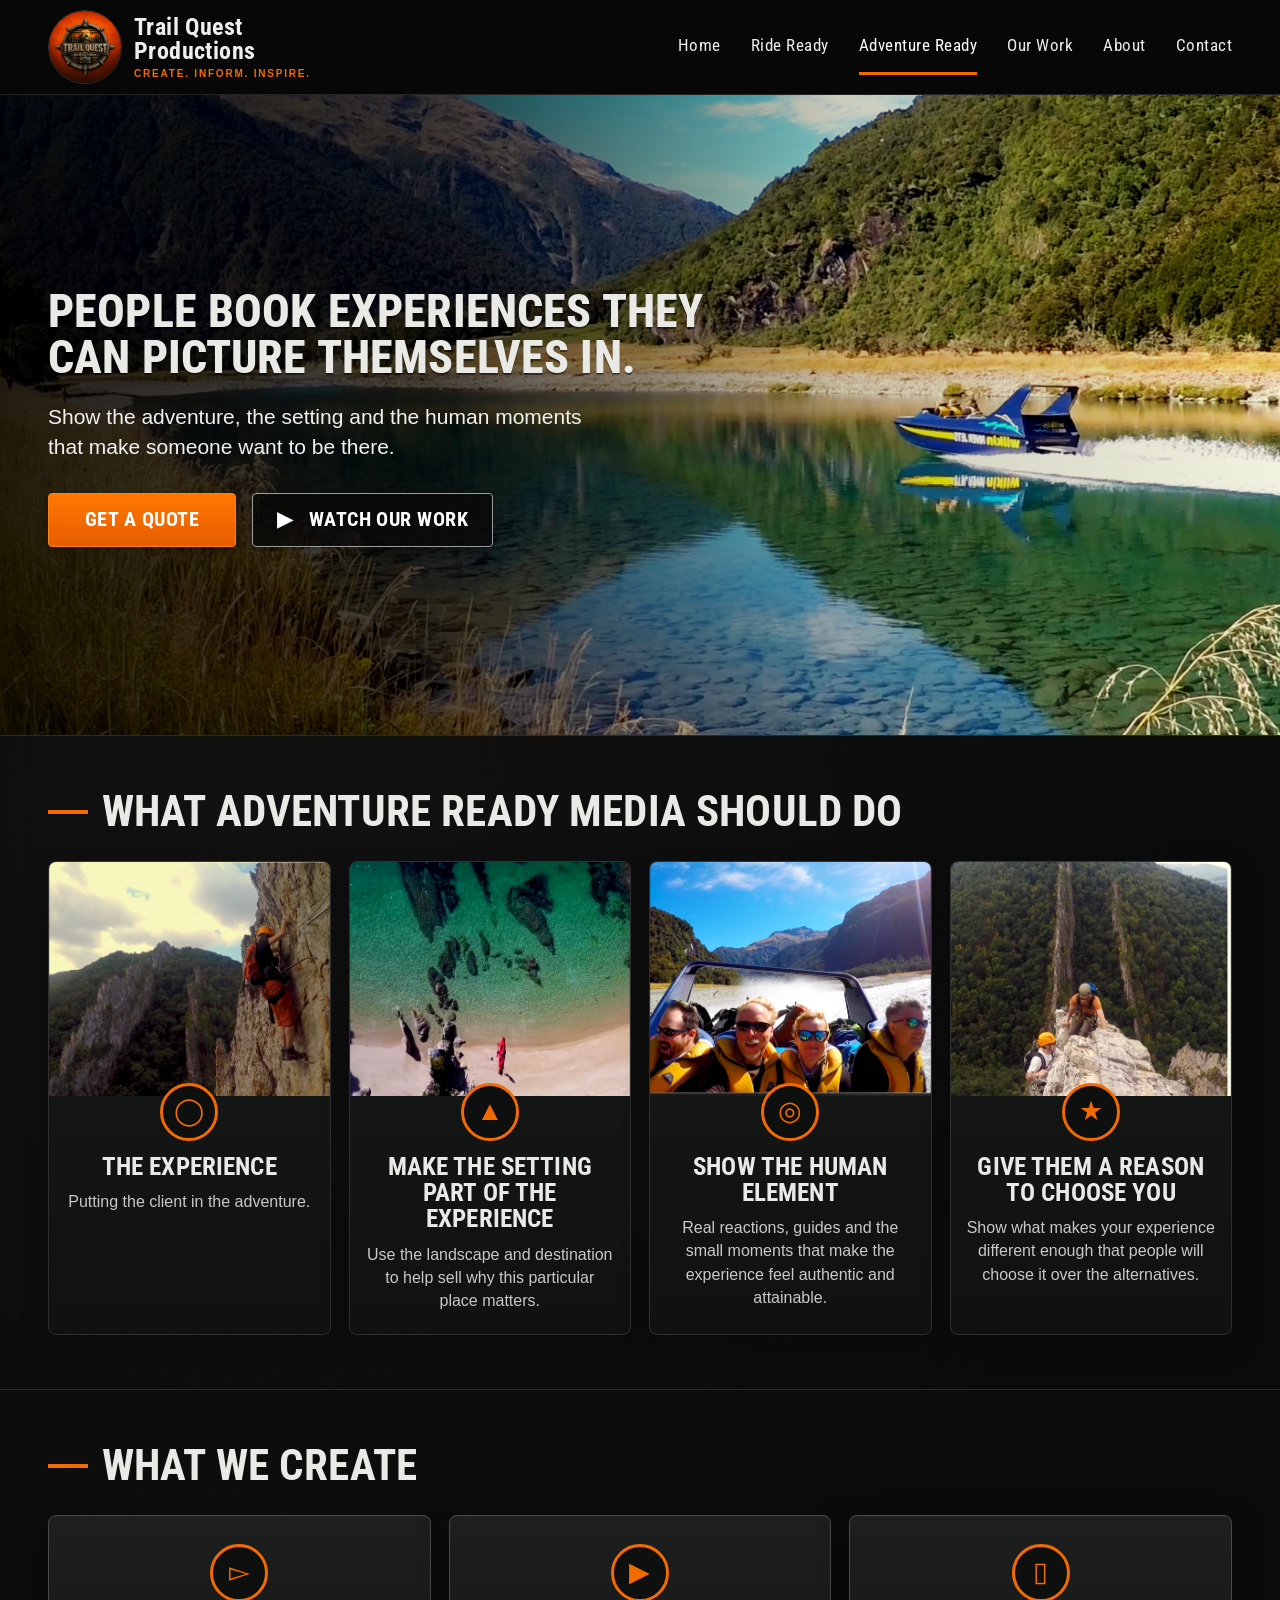
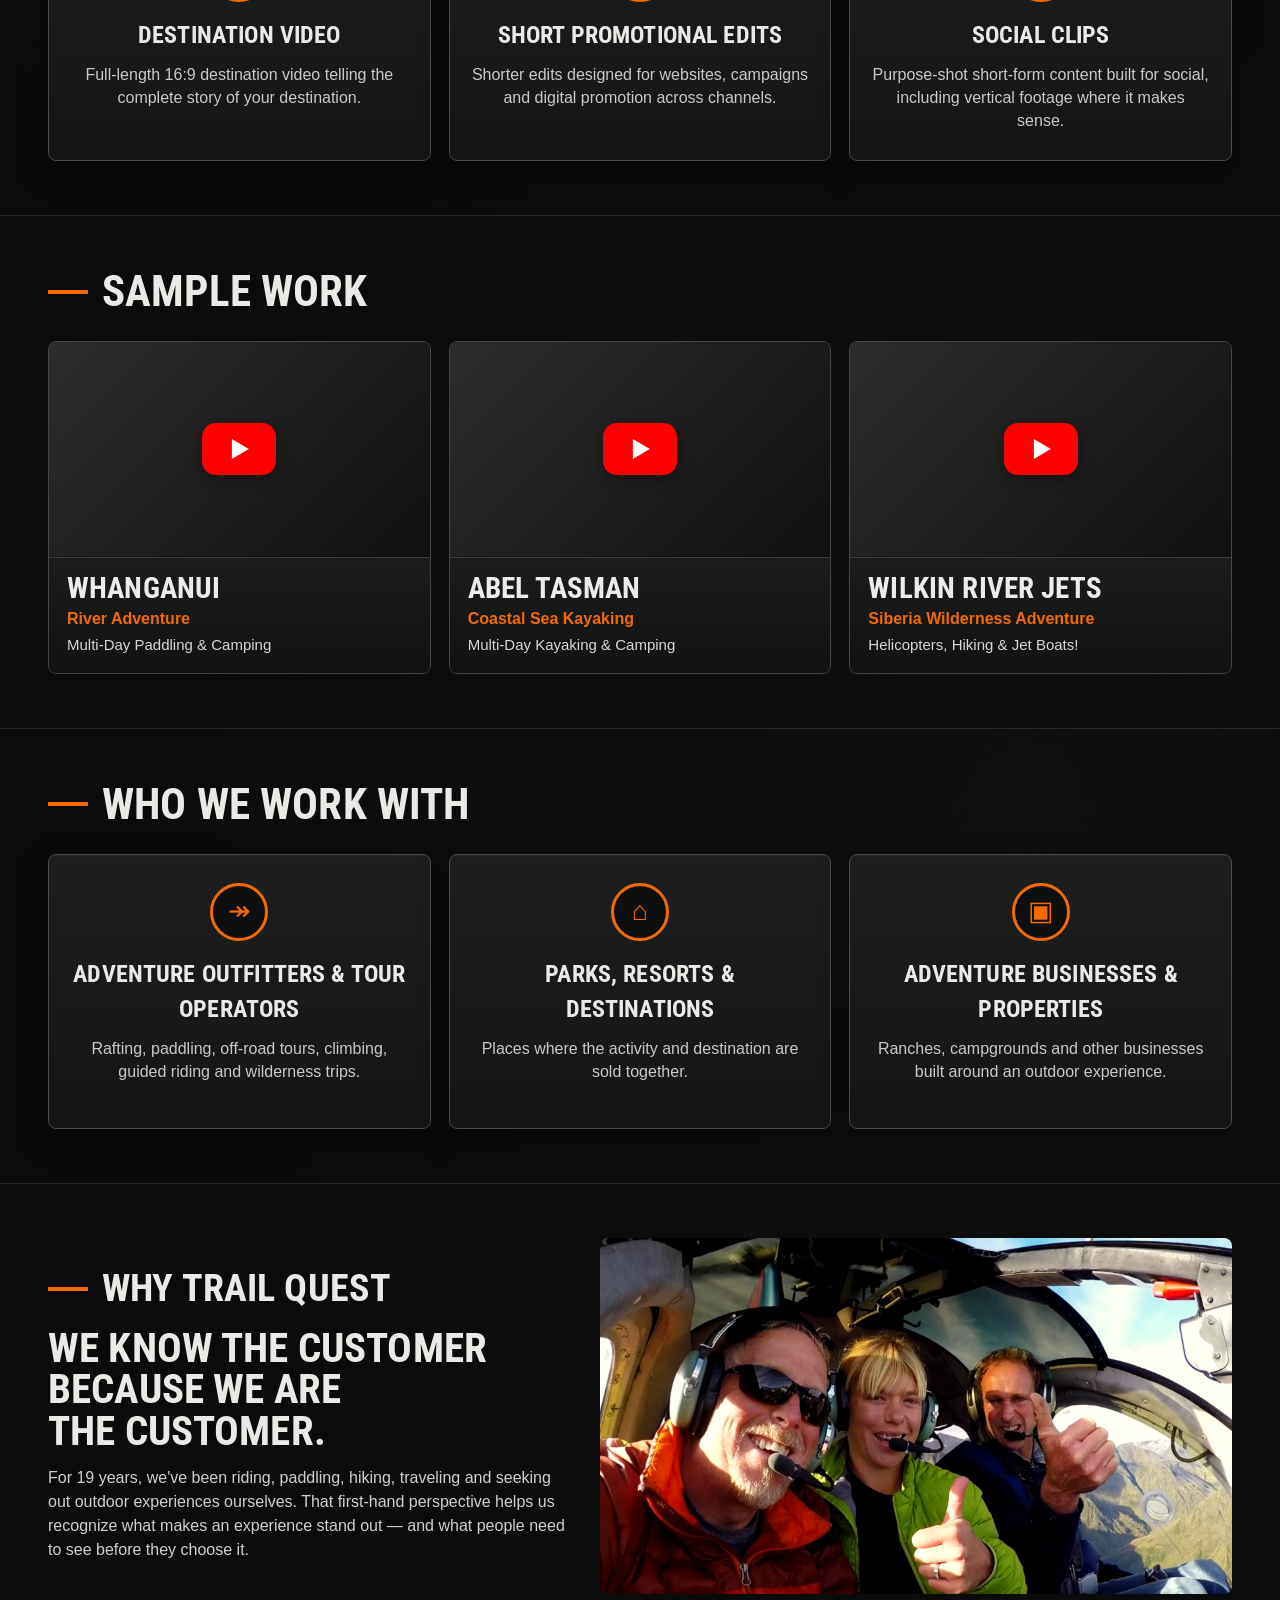
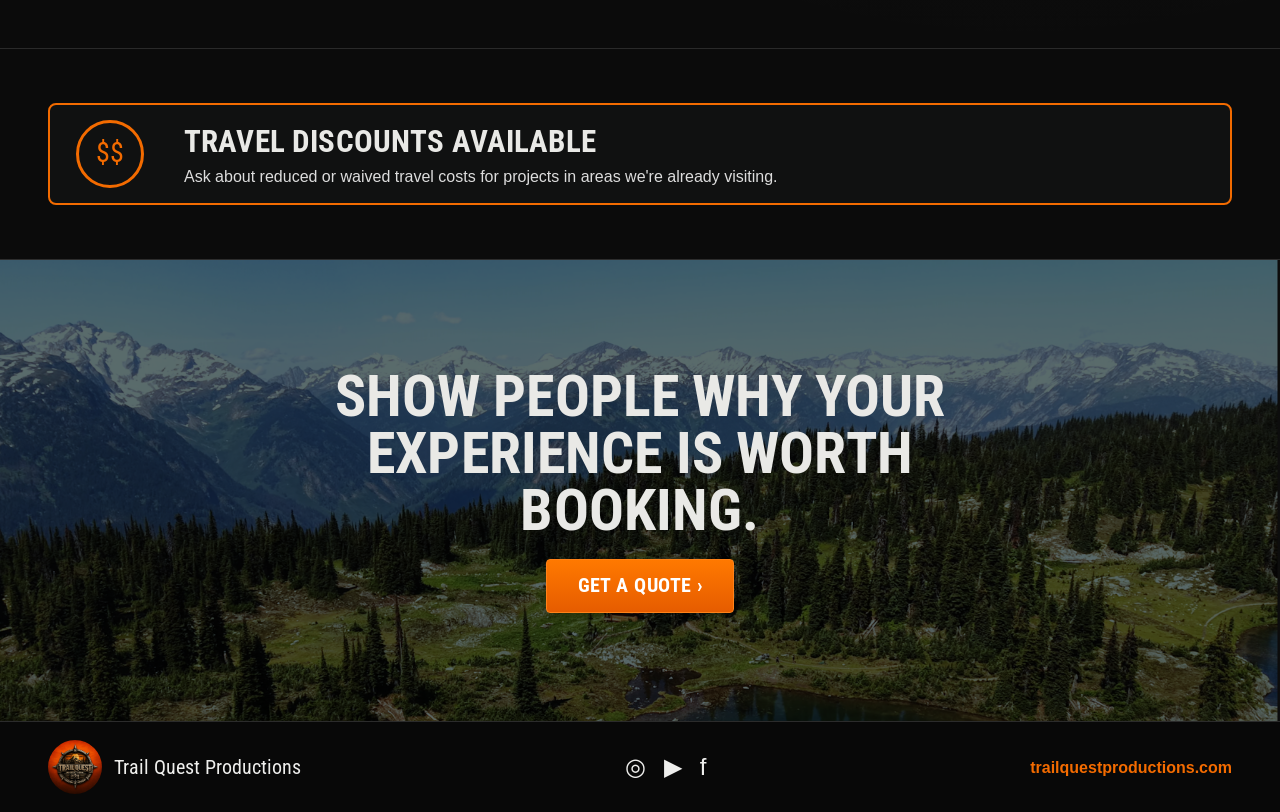
==== commit 9dae8c43: "Add files via upload" ====
--- a/adventure-tourism.html
+++ b/adventure-tourism.html
@@ -1,14 +1,15 @@
 <!DOCTYPE html>
-<html lang="en"><head><meta charset="utf-8"/><meta content="width=device-width,initial-scale=1" name="viewport"/><title>Adventure Tourism | Trail Quest Productions</title><link rel="canonical" href="https://trailquestproductions.com/adventure-tourism.html"><link href="styles.css" rel="stylesheet"/></head><body>
-<header class="site-header"><div class="header-inner"><a class="brand" href="index.html"><img alt="Trail Quest Productions logo" src="assets/logo.png"/><span class="brand-copy"><strong>Trail Quest<br/>Productions</strong><span>CREATE. INFORM. INSPIRE.</span></span></a><button aria-expanded="false" aria-label="Open navigation" class="nav-toggle" type="button">☰</button><nav class="nav"><a href="index.html">Home</a><a href="ride-ready.html">Ride Ready</a><a class="active" href="adventure-tourism.html">Adventure Tourism</a><a href="#sample-work">Our Work</a><a href="index.html#about">About</a><a href="contact.html">Contact</a></nav></div></header>
+
+<html lang="en"><head><meta charset="utf-8"/><meta content="width=device-width,initial-scale=1" name="viewport"/><title>Adventure Ready | Trail Quest Productions</title><link href="https://trailquestproductions.com/adventure-tourism.html" rel="canonical"/><link href="styles.css" rel="stylesheet"/></head><body>
+<header class="site-header"><div class="header-inner"><a class="brand" href="index.html"><img alt="Trail Quest Productions logo" src="assets/logo.png"/><span class="brand-copy"><strong>Trail Quest<br/>Productions</strong><span>CREATE. INFORM. INSPIRE.</span></span></a><button aria-expanded="false" aria-label="Open navigation" class="nav-toggle" type="button">☰</button><nav class="nav"><a href="index.html">Home</a><a href="ride-ready.html">Ride Ready</a><a class="active" href="adventure-tourism.html">Adventure Ready</a><a href="#sample-work">Our Work</a><a href="index.html#about">About</a><a href="contact.html">Contact</a></nav></div></header>
 <main>
 <section class="hero adventure-hero" style="background-image:url('assets/adventure-hero-flipped.png')"><div class="container"><div class="hero-copy adventure-hero-copy"><h1>People Book Experiences They Can Picture Themselves In.</h1><p>Show the adventure, the setting and the human moments that make someone want to be there.</p><div class="btn-row"><a class="btn" href="contact.html?project=adventure-tourism">Get a Quote</a><a class="btn secondary" href="#sample-work">▶   Watch Our Work</a></div></div></div></section>
-<section class="section"><div class="container"><div class="section-title"><h2>What Adventure Tourism Media Should Do</h2></div><div class="cards-4"><article class="media-card"><img alt="Adventure participants on an exposed ridge" src="assets/experience.png"/><div class="card-body"><div class="icon-badge">◯</div><h3>The Experience</h3><p>Putting the client in the adventure.</p></div></article><article class="media-card"><img alt="Aerial river landscape" src="assets/setting.png"/><div class="card-body"><div class="icon-badge">▲</div><h3>Make the Setting Part of the Experience</h3><p>Use the landscape and destination to help sell why this particular place matters.</p></div></article><article class="media-card"><img alt="Adventure travelers riding in a jet boat" src="assets/human-element.png"/><div class="card-body"><div class="icon-badge">◎</div><h3>Show the Human Element</h3><p>Real reactions, guides and the small moments that make the experience feel authentic and attainable.</p></div></article><article class="media-card"><img alt="Via ferrata climber on an exposed wall" src="assets/reason-to-choose.png"/><div class="card-body"><div class="icon-badge">★</div><h3>Give Them a Reason to Choose You</h3><p>Show what makes your experience different enough that people will choose it over the alternatives.</p></div></article></div></div></section>
+<section class="section"><div class="container"><div class="section-title"><h2>What Adventure Ready Media Should Do</h2></div><div class="cards-4"><article class="media-card"><img alt="Adventure participants on an exposed ridge" src="assets/experience.png"/><div class="card-body"><div class="icon-badge">◯</div><h3>The Experience</h3><p>Putting the client in the adventure.</p></div></article><article class="media-card"><img alt="Aerial river landscape" src="assets/setting.png"/><div class="card-body"><div class="icon-badge">▲</div><h3>Make the Setting Part of the Experience</h3><p>Use the landscape and destination to help sell why this particular place matters.</p></div></article><article class="media-card"><img alt="Adventure travelers riding in a jet boat" src="assets/human-element.png"/><div class="card-body"><div class="icon-badge">◎</div><h3>Show the Human Element</h3><p>Real reactions, guides and the small moments that make the experience feel authentic and attainable.</p></div></article><article class="media-card"><img alt="Via ferrata climber on an exposed wall" src="assets/reason-to-choose.png"/><div class="card-body"><div class="icon-badge">★</div><h3>Give Them a Reason to Choose You</h3><p>Show what makes your experience different enough that people will choose it over the alternatives.</p></div></article></div></div></section>
 <section class="section"><div class="container"><div class="section-title"><h2>What We Create</h2></div><div class="cards-3"><div class="info-card"><div class="icon-badge">▻</div><h3>Destination Video</h3><p>Full-length 16:9 destination video telling the complete story of your destination.</p></div><div class="info-card"><div class="icon-badge">▶</div><h3>Short Promotional Edits</h3><p>Shorter edits designed for websites, campaigns and digital promotion across channels.</p></div><div class="info-card"><div class="icon-badge">▯</div><h3>Social Clips</h3><p>Purpose-shot short-form content built for social, including vertical footage where it makes sense.</p></div></div></div></section>
 <section class="section" id="sample-work"><div class="container"><div class="section-title"><h2>Sample Work</h2></div><div class="video-grid three">
-<div class="video-card direct-video-card"><div class="video-direct-frame"><iframe src="https://www.youtube-nocookie.com/embed/NLXoGE_7hZc?rel=0&amp;playsinline=1" title="Whanganui River Adventure" loading="lazy" allow="accelerometer; autoplay; clipboard-write; encrypted-media; gyroscope; picture-in-picture; web-share" referrerpolicy="strict-origin-when-cross-origin" allowfullscreen></iframe></div><span class="video-caption"><h3>Whanganui</h3><span class="orange-line">River Adventure</span><p>Multi-Day Paddling &amp; Camping</p></span></div>
-<div class="video-card direct-video-card"><div class="video-direct-frame"><iframe src="https://www.youtube-nocookie.com/embed/utnv66zdem0?rel=0&amp;playsinline=1" title="Abel Tasman Coastal Sea Kayaking" loading="lazy" allow="accelerometer; autoplay; clipboard-write; encrypted-media; gyroscope; picture-in-picture; web-share" referrerpolicy="strict-origin-when-cross-origin" allowfullscreen></iframe></div><span class="video-caption"><h3>Abel Tasman</h3><span class="orange-line">Coastal Sea Kayaking</span><p>Multi-Day Kayaking &amp; Camping</p></span></div>
-<div class="video-card direct-video-card"><div class="video-direct-frame"><iframe src="https://www.youtube-nocookie.com/embed/ojB9FS90n0M?rel=0&amp;playsinline=1" title="Wilkin River Jets Siberia Wilderness Adventure" loading="lazy" allow="accelerometer; autoplay; clipboard-write; encrypted-media; gyroscope; picture-in-picture; web-share" referrerpolicy="strict-origin-when-cross-origin" allowfullscreen></iframe></div><span class="video-caption"><h3>Wilkin River Jets</h3><span class="orange-line">Siberia Wilderness Adventure</span><p>Helicopters, Hiking &amp; Jet Boats!</p></span></div>
+<a aria-label="Play Whanganui River Adventure" class="video-card" data-video-id="NLXoGE_7hZc" href="https://youtu.be/NLXoGE_7hZc" style="--thumb-max:url('https://i.ytimg.com/vi/NLXoGE_7hZc/maxresdefault.jpg');--thumb-fallback:url('https://i.ytimg.com/vi/NLXoGE_7hZc/hqdefault.jpg')"><span aria-hidden="true" class="video-thumb"></span><span class="video-caption"><h3>Whanganui</h3><span class="orange-line">River Adventure</span><p>Multi-Day Paddling &amp; Camping</p></span></a>
+<a aria-label="Play Abel Tasman Coastal Sea Kayaking" class="video-card" data-video-id="utnv66zdem0" href="https://youtu.be/utnv66zdem0" style="--thumb-max:url('https://i.ytimg.com/vi/utnv66zdem0/maxresdefault.jpg');--thumb-fallback:url('https://i.ytimg.com/vi/utnv66zdem0/hqdefault.jpg')"><span aria-hidden="true" class="video-thumb"></span><span class="video-caption"><h3>Abel Tasman</h3><span class="orange-line">Coastal Sea Kayaking</span><p>Multi-Day Kayaking &amp; Camping</p></span></a>
+<a aria-label="Play Wilkin River Jets Siberia Wilderness Adventure" class="video-card" data-video-id="ojB9FS90n0M" href="https://youtu.be/ojB9FS90n0M" style="--thumb-max:url('https://i.ytimg.com/vi/ojB9FS90n0M/maxresdefault.jpg');--thumb-fallback:url('https://i.ytimg.com/vi/ojB9FS90n0M/hqdefault.jpg')"><span aria-hidden="true" class="video-thumb"></span><span class="video-caption"><h3>Wilkin River Jets</h3><span class="orange-line">Siberia Wilderness Adventure</span><p>Helicopters, Hiking &amp; Jet Boats!</p></span></a>
 </div></div></section>
 <section class="section"><div class="container"><div class="section-title"><h2>Who We Work With</h2></div><div class="work-with"><div class="info-card"><div class="icon-badge">↠</div><h3>Adventure Outfitters &amp; Tour Operators</h3><p>Rafting, paddling, off-road tours, climbing, guided riding and wilderness trips.</p></div><div class="info-card"><div class="icon-badge">⌂</div><h3>Parks, Resorts &amp; Destinations</h3><p>Places where the activity and destination are sold together.</p></div><div class="info-card"><div class="icon-badge">▣</div><h3>Adventure Businesses &amp; Properties</h3><p>Ranches, campgrounds and other businesses built around an outdoor experience.</p></div></div></div></section>
 <section class="section"><div class="container"><div class="adventure-why"><div class="adventure-why-copy"><div class="section-title adventure-why-title"><h2>Why Trail Quest</h2></div><h2 class="adventure-why-statement">We Know the Customer Because We Are the Customer.</h2><p>For 19 years, we've been riding, paddling, hiking, traveling and seeking out outdoor experiences ourselves. That first-hand perspective helps us recognize what makes an experience stand out — and what people need to see before they choose it.</p></div><img alt="Lee and Kelly on a helicopter tour with the pilot" src="assets/why-trail-quest.png"/></div></div></section>
--- a/styles.css
+++ b/styles.css
@@ -533,3 +533,80 @@
   .social-vertical{max-width:340px;width:88%}
   .direct-video-card .video-caption{min-height:0}
 }
+
+
+/* FINAL portfolio player treatment — one uniform preview on every video card.
+   YouTube itself is not loaded until click, so the poster shows no channel title,
+   avatar, or "Watch on YouTube" overlay. */
+.video-card[data-video-id]{
+  cursor:pointer;
+  text-decoration:none;
+}
+.video-card[data-video-id] .video-thumb{
+  display:block;
+  position:relative;
+  width:100%;
+  aspect-ratio:16/9;
+  overflow:hidden;
+  background-image:
+    var(--thumb-max,none),
+    var(--thumb-fallback,none),
+    linear-gradient(135deg,#2c2c2c,#111);
+  background-size:cover,cover,cover;
+  background-position:center,center,center;
+  background-repeat:no-repeat;
+}
+.video-card[data-video-id] .video-thumb.vertical-video-thumb{
+  aspect-ratio:9/16;
+}
+/* Red rounded rectangle, matching the familiar YouTube play-button silhouette. */
+.video-card[data-video-id] .video-thumb:before{
+  content:"";
+  position:absolute;
+  left:50%;
+  top:50%;
+  transform:translate(-50%,-50%);
+  width:74px;
+  height:52px;
+  border:0;
+  border-radius:14px;
+  background:#ff0000;
+  box-shadow:0 3px 14px rgba(0,0,0,.38);
+  z-index:2;
+  transition:transform .15s ease,background .15s ease;
+}
+.video-card[data-video-id] .video-thumb:after{
+  content:"";
+  position:absolute;
+  left:50%;
+  top:50%;
+  transform:translate(-42%,-50%);
+  width:0;
+  height:0;
+  border-top:10px solid transparent;
+  border-bottom:10px solid transparent;
+  border-left:17px solid #fff;
+  z-index:3;
+  pointer-events:none;
+}
+.video-card[data-video-id]:hover .video-thumb:before,
+.video-card[data-video-id]:focus-visible .video-thumb:before{
+  background:#e60000;
+  transform:translate(-50%,-50%) scale(1.04);
+}
+.video-card[data-video-id] .video-thumb.is-playing:before,
+.video-card[data-video-id] .video-thumb.is-playing:after{
+  content:none;
+}
+.video-card[data-video-id] .video-embed{
+  position:absolute;
+  inset:0;
+  width:100%;
+  height:100%;
+  border:0;
+  display:block;
+}
+@media(max-width:720px){
+  .video-card[data-video-id] .video-thumb:before{width:68px;height:48px;border-radius:13px}
+  .video-card[data-video-id] .video-thumb:after{border-top-width:9px;border-bottom-width:9px;border-left-width:15px}
+}
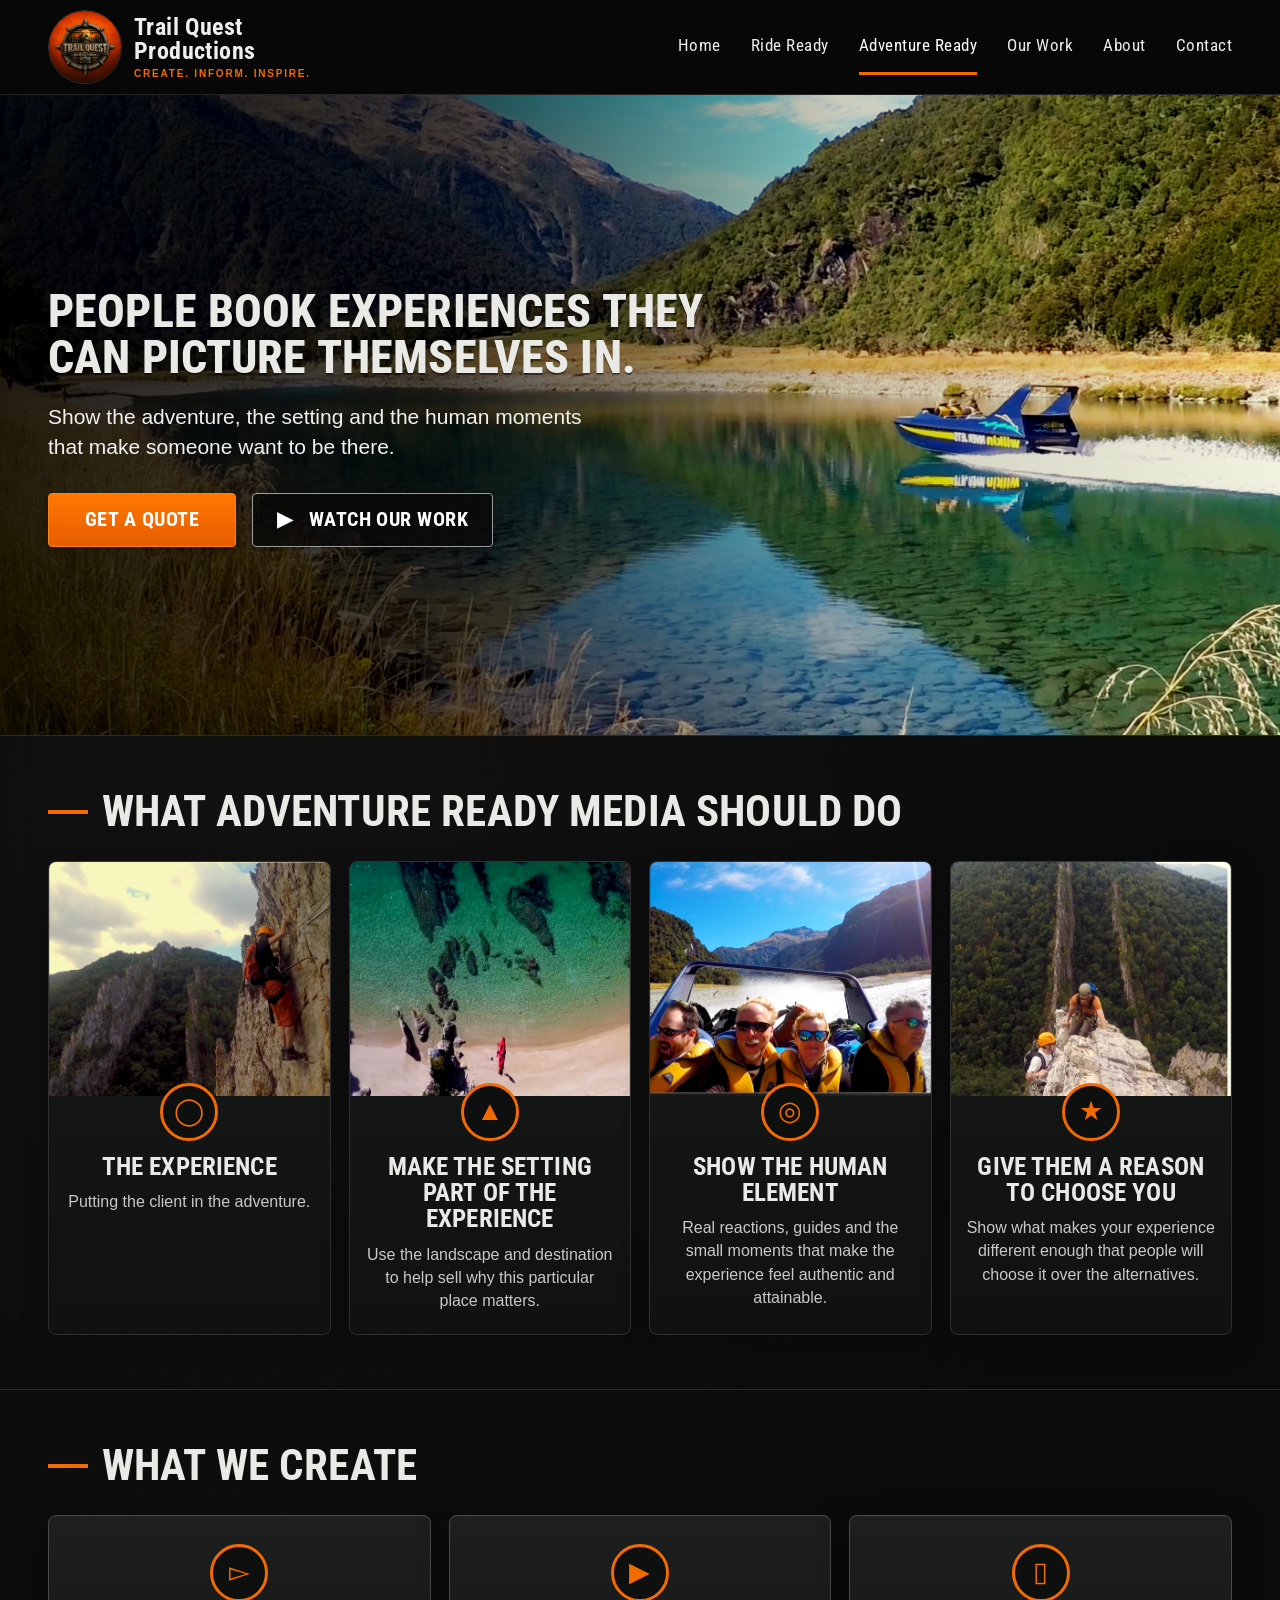
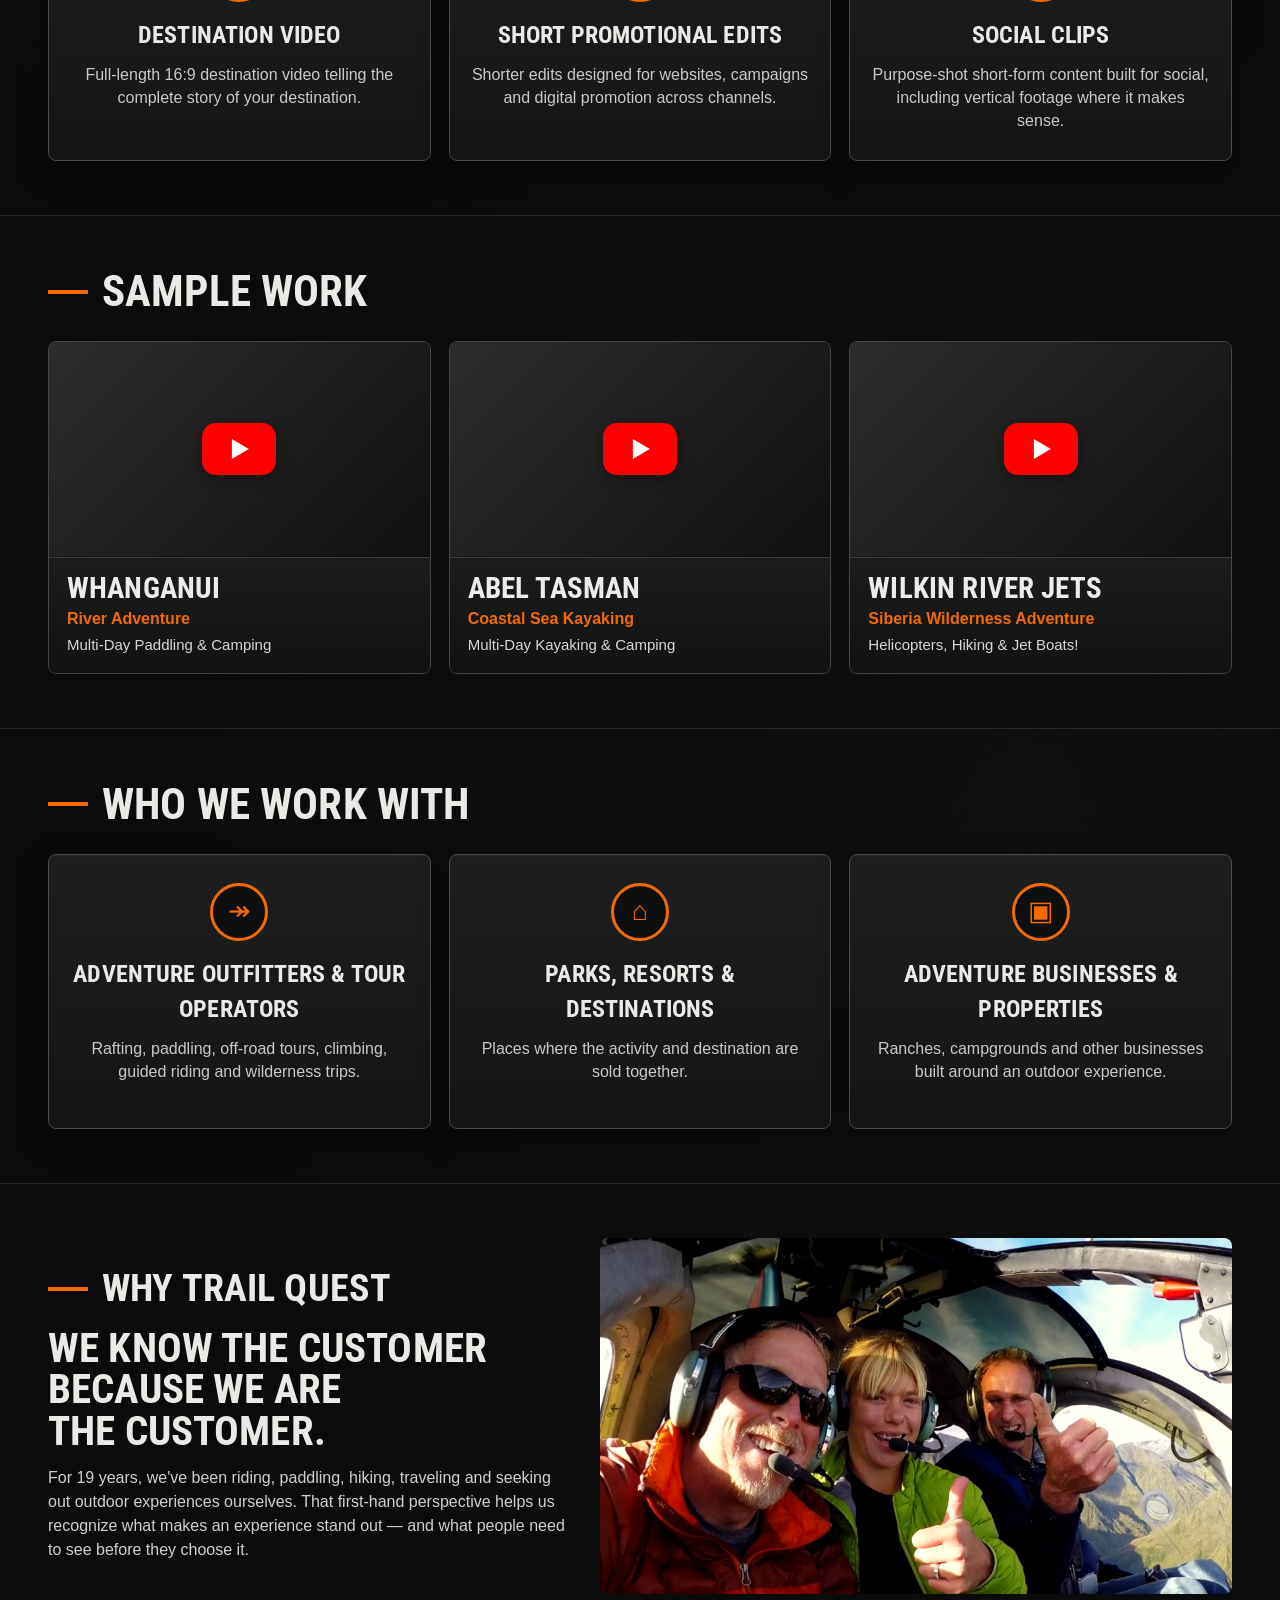
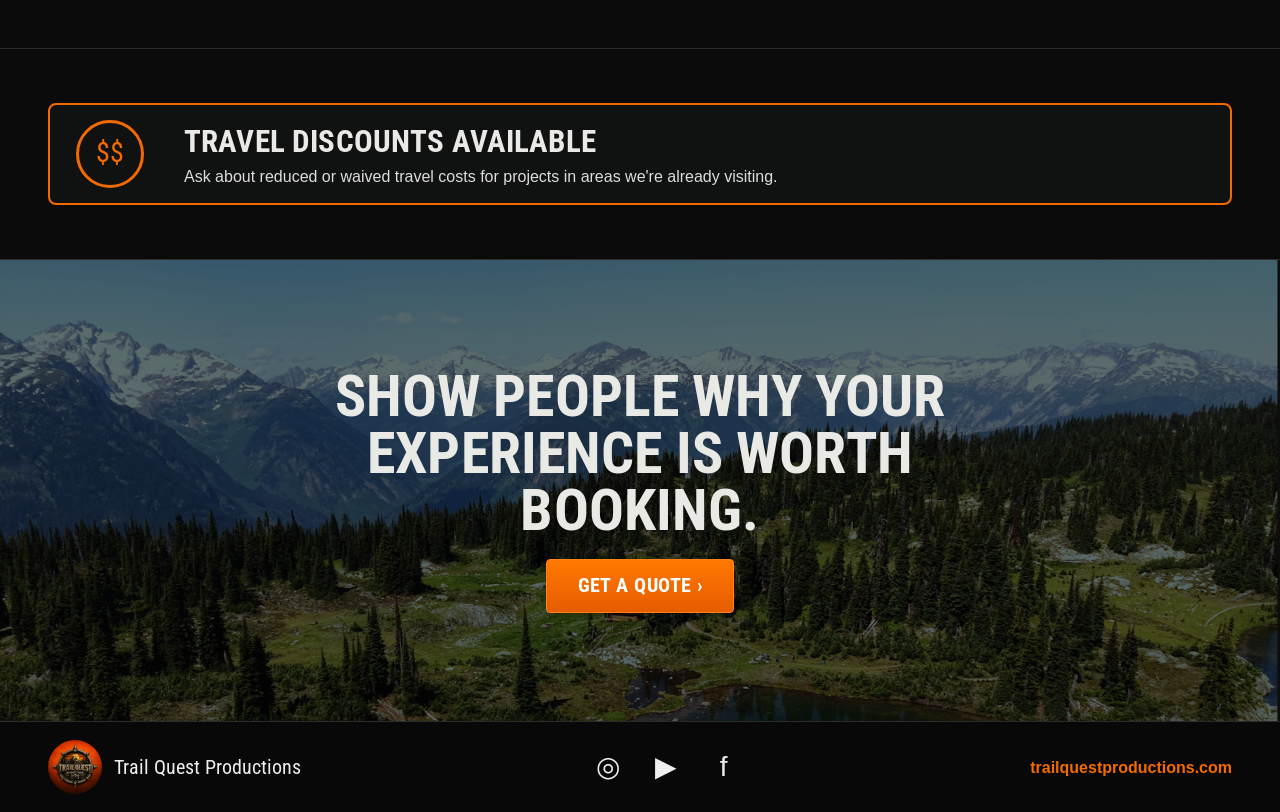
==== commit 8c73ad78: "Add files via upload" ====
--- a/adventure-tourism.html
+++ b/adventure-tourism.html
@@ -15,4 +15,4 @@
 <section class="section"><div class="container"><div class="adventure-why"><div class="adventure-why-copy"><div class="section-title adventure-why-title"><h2>Why Trail Quest</h2></div><h2 class="adventure-why-statement">We Know the Customer Because We Are the Customer.</h2><p>For 19 years, we've been riding, paddling, hiking, traveling and seeking out outdoor experiences ourselves. That first-hand perspective helps us recognize what makes an experience stand out — and what people need to see before they choose it.</p></div><img alt="Lee and Kelly on a helicopter tour with the pilot" src="assets/why-trail-quest.png"/></div></div></section>
 <section class="section"><div class="container"><div class="travel"><div class="money">$$</div><div><h2>Travel Discounts Available</h2><p>Ask about reduced or waived travel costs for projects in areas we're already visiting.</p></div></div></div></section>
 <section class="cta center" style="background-image:url('assets/footer.png')"><div class="container"><div class="cta-copy"><h2>Show people why your<br/>experience is worth booking.</h2><a class="btn" href="contact.html?project=adventure-tourism">Get a Quote ›</a></div></div></section>
-</main><script src="site.js"></script><footer class="site-footer"><div class="footer-inner"><div class="footer-logo"><img alt="Trail Quest Productions logo" src="assets/logo.png"/><span>Trail Quest Productions</span></div><div class="socials"><span>◎</span><span>▶</span><span>f</span></div><div class="domain">trailquestproductions.com</div></div></footer></body></html>
+</main><script src="site.js"></script><footer class="site-footer"><div class="footer-inner"><div class="footer-logo"><img alt="Trail Quest Productions logo" src="assets/logo.png"/><span>Trail Quest Productions</span></div><div class="socials"><a aria-label="Instagram" href="https://www.instagram.com/trailquestproductions/" target="_blank" rel="noopener noreferrer">◎</a><a aria-label="YouTube" href="https://www.youtube.com/@TrailQuestProductions" target="_blank" rel="noopener noreferrer">▶</a><a aria-label="Facebook" href="https://www.facebook.com/TrailQuestProductions/" target="_blank" rel="noopener noreferrer">f</a></div><div class="domain">trailquestproductions.com</div></div></footer></body></html>
--- a/styles.css
+++ b/styles.css
@@ -509,28 +509,71 @@
   box-shadow:0 12px 30px rgba(0,0,0,.28);
 }
 .direct-video-card .video-caption{min-height:106px}
+
+/* Social examples deliberately stay no larger than one main 3-column portfolio card.
+   The row is bottom-aligned so the 16:9 and 9:16 cards finish on the same baseline. */
 .social-work-section{padding-top:42px}
 .social-video-grid{
-  display:grid;
-  grid-template-columns:minmax(0,1.55fr) minmax(280px,.65fr);
-  gap:28px;
-  align-items:start;
-  max-width:1260px;
+  --main-card-width:calc((100% - 36px)/3);
+  display:flex;
+  justify-content:center;
+  align-items:flex-end;
+  gap:18px;
+  width:100%;
   margin:0 auto;
 }
-.social-video-card .video-caption{min-height:0;text-align:center}
-.social-video-card .video-caption h3{margin:0}
-.social-vertical{max-width:390px;justify-self:center;width:100%}
+.social-video-card{
+  flex:none;
+}
+.social-horizontal{
+  width:var(--main-card-width);
+  max-width:560px;
+}
+.social-vertical{
+  width:calc(var(--main-card-width) * .34);
+  max-width:200px;
+}
+.social-video-card .video-caption{
+  min-height:76px;
+  padding:14px 16px 16px;
+  display:flex;
+  align-items:center;
+  justify-content:center;
+  text-align:center;
+}
+.social-video-card .video-caption h3{
+  margin:0;
+  font-size:clamp(22px,1.65vw,29px);
+  line-height:1.06;
+}
 .vertical-frame{aspect-ratio:9/16}
-@media(max-width:980px){
-  .social-video-grid{grid-template-columns:minmax(0,1.25fr) minmax(250px,.75fr);gap:22px}
-  .social-vertical{max-width:340px}
+
+@media(max-width:980px) and (min-width:721px){
+  .social-video-grid{
+    --main-card-width:calc((100% - 18px)/2);
+  }
+  .social-horizontal{max-width:520px}
+  .social-vertical{max-width:190px}
 }
 @media(max-width:720px){
   .social-work-section{padding-top:24px}
-  .social-video-grid{grid-template-columns:1fr;gap:28px}
-  .social-horizontal{width:100%}
-  .social-vertical{max-width:340px;width:88%}
+  .social-video-grid{
+    display:flex;
+    flex-direction:column;
+    align-items:center;
+    gap:24px;
+  }
+  .social-horizontal{
+    width:100%;
+    max-width:none;
+  }
+  .social-vertical{
+    width:min(58%,240px);
+    max-width:240px;
+  }
+  .social-video-card .video-caption{
+    min-height:68px;
+  }
   .direct-video-card .video-caption{min-height:0}
 }
 
@@ -610,3 +653,113 @@
   .video-card[data-video-id] .video-thumb:before{width:68px;height:48px;border-radius:13px}
   .video-card[data-video-id] .video-thumb:after{border-top-width:9px;border-bottom-width:9px;border-left-width:15px}
 }
+
+
+/* August 14 final social-card correction.
+   Both social examples use the SAME outer module size. The 9:16 reel is centered
+   inside a 16:9 media stage, so neither card sticks above or below the other. */
+.social-video-grid{
+  display:grid;
+  grid-template-columns:repeat(2,minmax(0,560px));
+  justify-content:center;
+  align-items:stretch;
+  gap:24px;
+  width:100%;
+  max-width:1144px;
+  margin:0 auto;
+}
+.social-video-card,
+.social-horizontal,
+.social-vertical{
+  width:100%;
+  max-width:560px;
+  display:grid;
+  grid-template-rows:auto 1fr;
+  align-self:stretch;
+}
+.social-video-card .video-thumb,
+.social-video-card .video-thumb.vertical-video-thumb{
+  width:100%;
+  aspect-ratio:16/9;
+  background-color:#050505;
+}
+.social-video-card.social-horizontal .video-thumb{
+  background-size:cover,cover,cover;
+  background-position:center,center,center;
+}
+.social-video-card.social-vertical .video-thumb.vertical-video-thumb{
+  /* Keep the vertical reel vertical, centered inside the same 16:9 rectangle. */
+  background-size:auto 100%,auto 100%,cover;
+  background-position:center,center,center;
+  background-repeat:no-repeat;
+}
+.social-video-card .video-caption{
+  min-height:86px;
+  padding:14px 16px 16px;
+  display:flex;
+  align-items:center;
+  justify-content:center;
+  text-align:center;
+}
+.social-video-card .video-caption h3{
+  margin:0;
+  font-size:clamp(22px,1.55vw,29px);
+  line-height:1.08;
+}
+/* When the vertical Short starts playing, keep the iframe inside the same 16:9 stage.
+   YouTube letterboxes the 9:16 video within that stage instead of changing card height. */
+.social-video-card.social-vertical .video-thumb.is-playing{
+  background:#000;
+}
+
+/* Footer social icons are real links, not decorative characters. */
+.site-footer .socials{
+  display:flex;
+  align-items:center;
+  justify-content:center;
+  gap:24px;
+}
+.site-footer .socials a{
+  display:inline-flex;
+  align-items:center;
+  justify-content:center;
+  min-width:34px;
+  min-height:34px;
+  color:#eee;
+  text-decoration:none;
+  font-size:28px;
+  line-height:1;
+  cursor:pointer;
+  transition:color .15s ease,transform .15s ease;
+}
+.site-footer .socials a:hover,
+.site-footer .socials a:focus-visible{
+  color:var(--orange);
+  transform:translateY(-1px);
+  outline:none;
+}
+
+@media(max-width:980px){
+  .social-video-grid{
+    grid-template-columns:repeat(2,minmax(0,1fr));
+    max-width:none;
+    gap:18px;
+  }
+  .social-video-card,
+  .social-horizontal,
+  .social-vertical{
+    max-width:none;
+  }
+}
+@media(max-width:720px){
+  .social-video-grid{
+    grid-template-columns:1fr;
+    gap:24px;
+  }
+  .social-video-card{
+    width:100%;
+  }
+  .social-video-card .video-caption{
+    min-height:72px;
+  }
+}
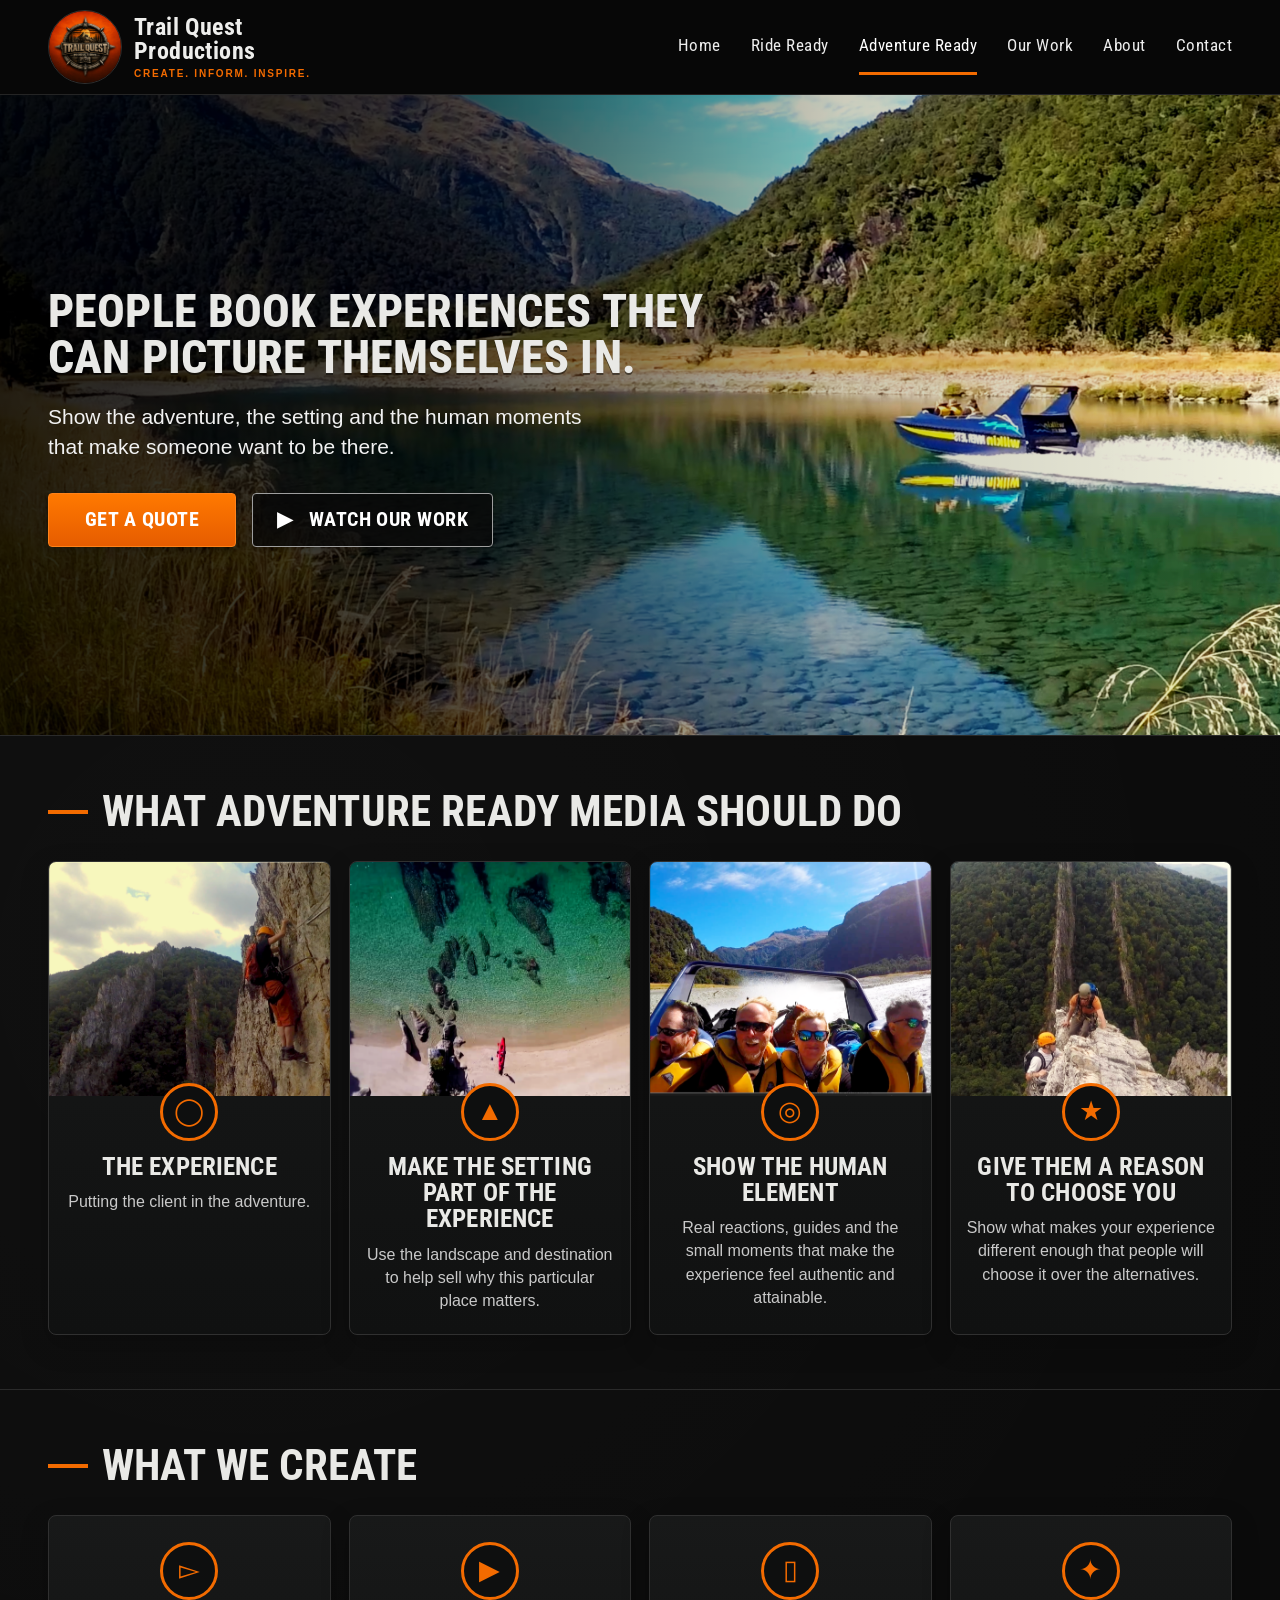
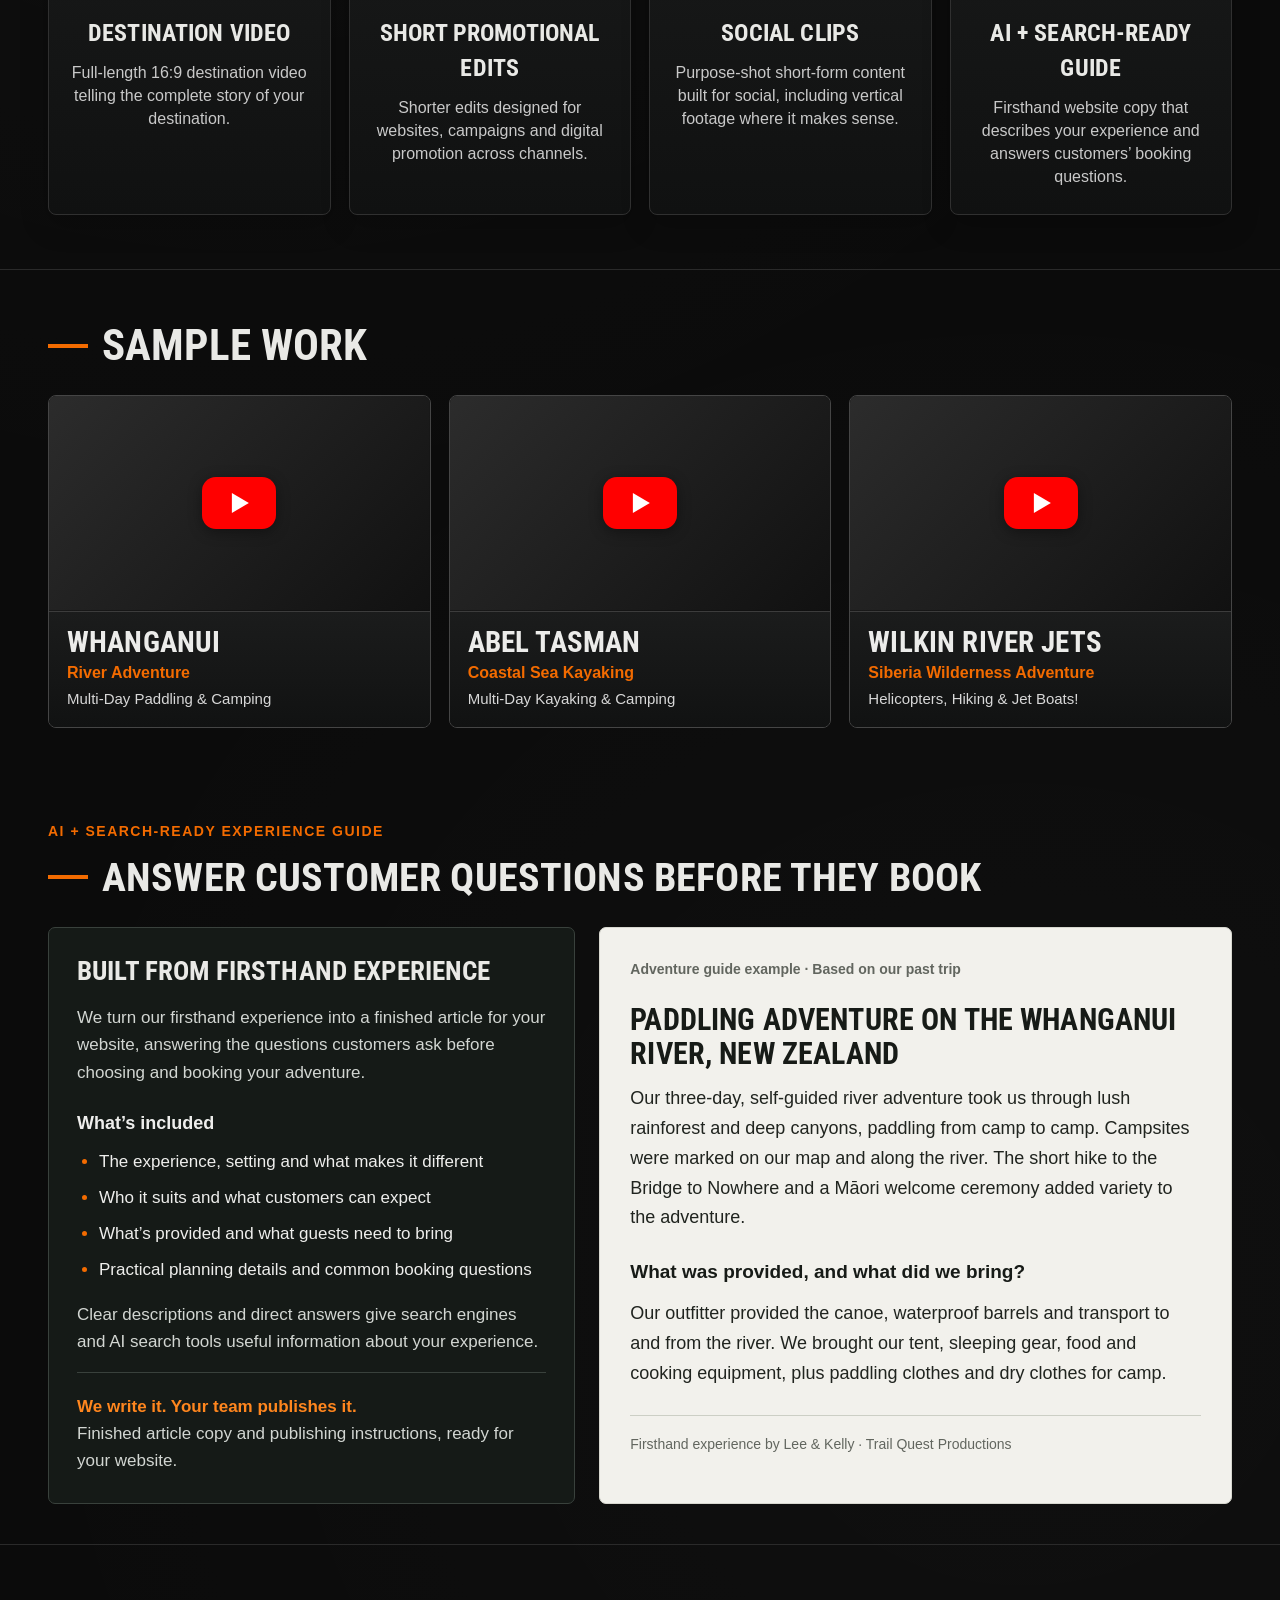
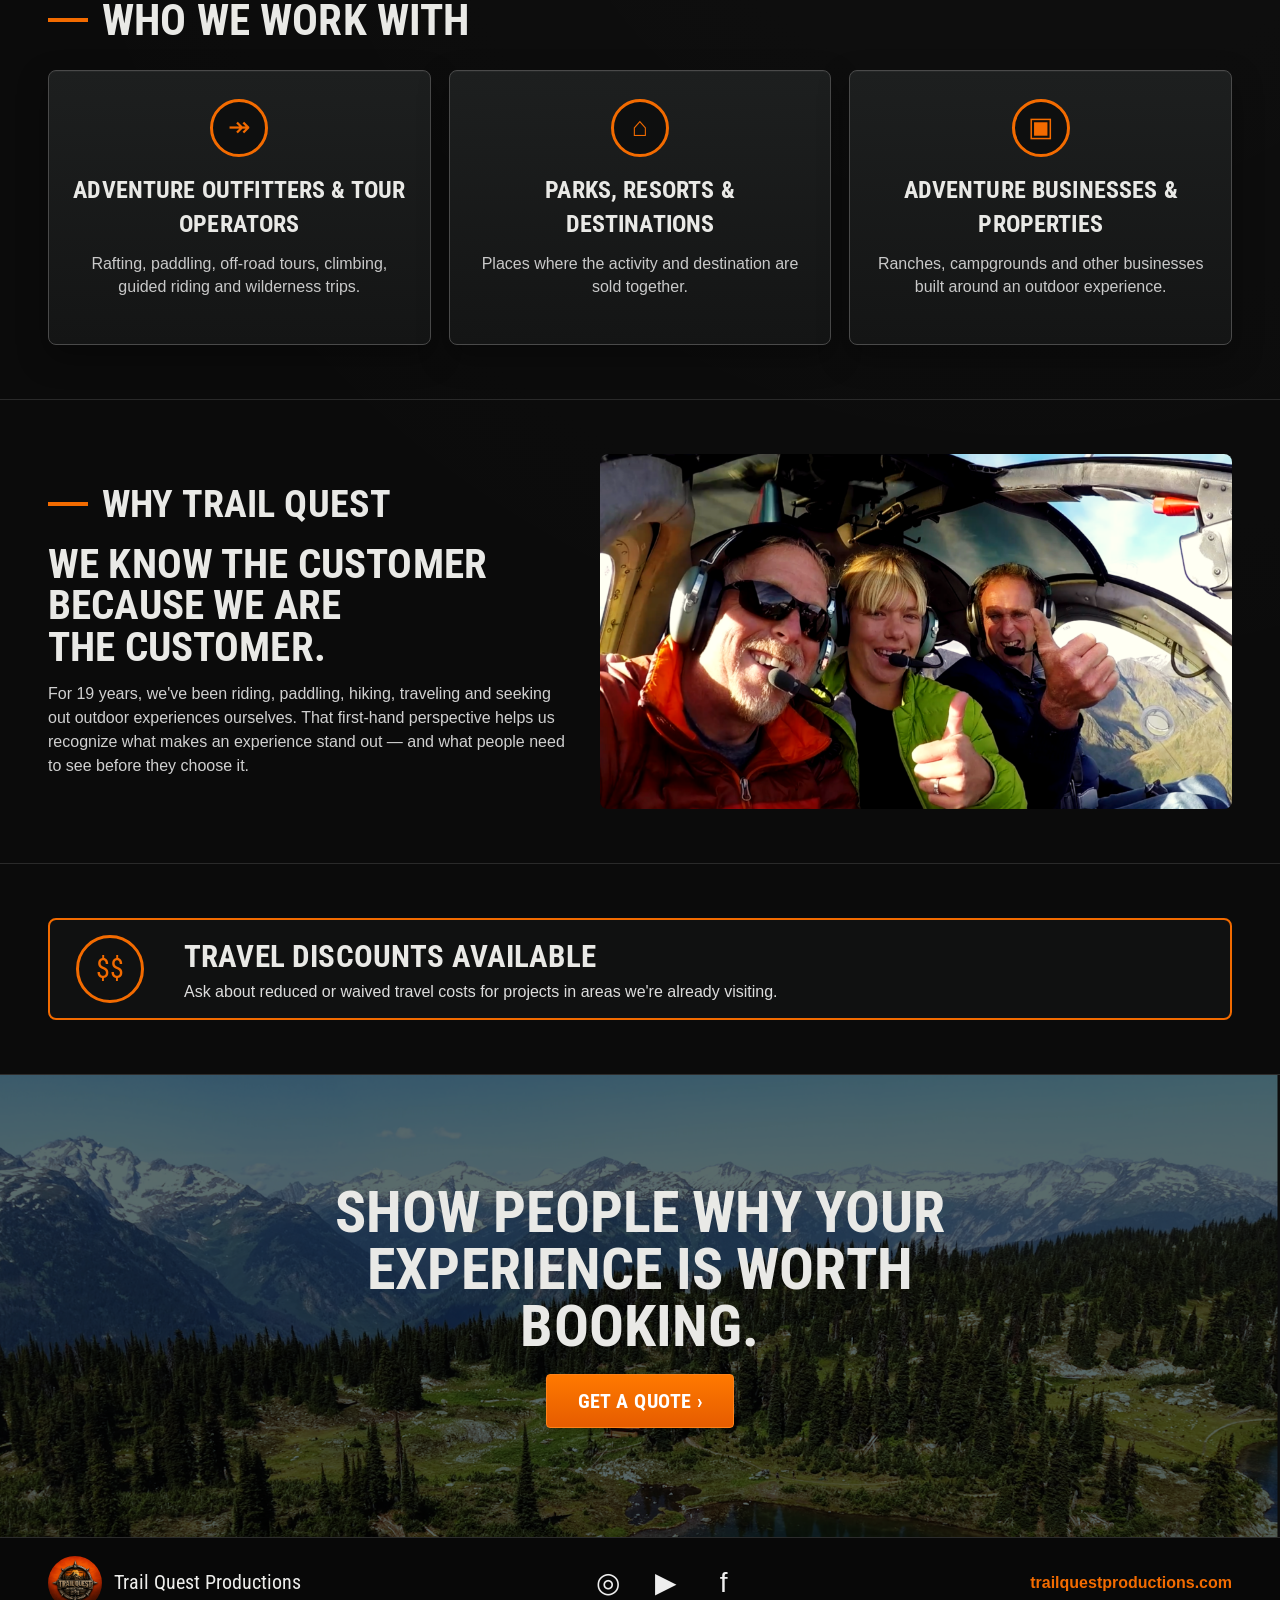
==== commit 95a5bbfe: "Add files via upload" ====
--- a/adventure-tourism.html
+++ b/adventure-tourism.html
@@ -1,18 +1,18 @@
 <!DOCTYPE html>
 
-<html lang="en"><head><meta charset="utf-8"/><meta content="width=device-width,initial-scale=1" name="viewport"/><title>Adventure Ready | Trail Quest Productions</title><link href="https://trailquestproductions.com/adventure-tourism.html" rel="canonical"/><link href="styles.css" rel="stylesheet"/></head><body>
+<html lang="en"><head><meta charset="utf-8"/><meta content="width=device-width,initial-scale=1" name="viewport"/><title>Adventure Ready | Trail Quest Productions</title><link href="https://trailquestproductions.com/adventure-tourism.html" rel="canonical"/><link href="styles.css" rel="stylesheet"/><meta content="Adventure Ready pairs authentic destination video with firsthand website content for outfitters, parks, tours, resorts and adventure businesses." name="description"/><link href="updates.css" rel="stylesheet"/></head><body>
 <header class="site-header"><div class="header-inner"><a class="brand" href="index.html"><img alt="Trail Quest Productions logo" src="assets/logo.png"/><span class="brand-copy"><strong>Trail Quest<br/>Productions</strong><span>CREATE. INFORM. INSPIRE.</span></span></a><button aria-expanded="false" aria-label="Open navigation" class="nav-toggle" type="button">☰</button><nav class="nav"><a href="index.html">Home</a><a href="ride-ready.html">Ride Ready</a><a class="active" href="adventure-tourism.html">Adventure Ready</a><a href="#sample-work">Our Work</a><a href="index.html#about">About</a><a href="contact.html">Contact</a></nav></div></header>
 <main>
 <section class="hero adventure-hero" style="background-image:url('assets/adventure-hero-flipped.png')"><div class="container"><div class="hero-copy adventure-hero-copy"><h1>People Book Experiences They Can Picture Themselves In.</h1><p>Show the adventure, the setting and the human moments that make someone want to be there.</p><div class="btn-row"><a class="btn" href="contact.html?project=adventure-tourism">Get a Quote</a><a class="btn secondary" href="#sample-work">▶   Watch Our Work</a></div></div></div></section>
 <section class="section"><div class="container"><div class="section-title"><h2>What Adventure Ready Media Should Do</h2></div><div class="cards-4"><article class="media-card"><img alt="Adventure participants on an exposed ridge" src="assets/experience.png"/><div class="card-body"><div class="icon-badge">◯</div><h3>The Experience</h3><p>Putting the client in the adventure.</p></div></article><article class="media-card"><img alt="Aerial river landscape" src="assets/setting.png"/><div class="card-body"><div class="icon-badge">▲</div><h3>Make the Setting Part of the Experience</h3><p>Use the landscape and destination to help sell why this particular place matters.</p></div></article><article class="media-card"><img alt="Adventure travelers riding in a jet boat" src="assets/human-element.png"/><div class="card-body"><div class="icon-badge">◎</div><h3>Show the Human Element</h3><p>Real reactions, guides and the small moments that make the experience feel authentic and attainable.</p></div></article><article class="media-card"><img alt="Via ferrata climber on an exposed wall" src="assets/reason-to-choose.png"/><div class="card-body"><div class="icon-badge">★</div><h3>Give Them a Reason to Choose You</h3><p>Show what makes your experience different enough that people will choose it over the alternatives.</p></div></article></div></div></section>
-<section class="section"><div class="container"><div class="section-title"><h2>What We Create</h2></div><div class="cards-3"><div class="info-card"><div class="icon-badge">▻</div><h3>Destination Video</h3><p>Full-length 16:9 destination video telling the complete story of your destination.</p></div><div class="info-card"><div class="icon-badge">▶</div><h3>Short Promotional Edits</h3><p>Shorter edits designed for websites, campaigns and digital promotion across channels.</p></div><div class="info-card"><div class="icon-badge">▯</div><h3>Social Clips</h3><p>Purpose-shot short-form content built for social, including vertical footage where it makes sense.</p></div></div></div></section>
+<section class="section"><div class="container"><div class="section-title"><h2>What We Create</h2></div><div class="cards-4 adventure-deliverables"><div class="info-card"><div class="icon-badge">▻</div><h3>Destination Video</h3><p>Full-length 16:9 destination video telling the complete story of your destination.</p></div><div class="info-card"><div class="icon-badge">▶</div><h3>Short Promotional Edits</h3><p>Shorter edits designed for websites, campaigns and digital promotion across channels.</p></div><div class="info-card"><div class="icon-badge">▯</div><h3>Social Clips</h3><p>Purpose-shot short-form content built for social, including vertical footage where it makes sense.</p></div><div class="info-card"><div aria-hidden="true" class="icon-badge">✦</div><h3>AI + Search-ready Guide</h3><p>Firsthand website copy that describes your experience and answers customers’ booking questions.</p></div></div></div></section>
 <section class="section" id="sample-work"><div class="container"><div class="section-title"><h2>Sample Work</h2></div><div class="video-grid three">
 <a aria-label="Play Whanganui River Adventure" class="video-card" data-video-id="NLXoGE_7hZc" href="https://youtu.be/NLXoGE_7hZc" style="--thumb-max:url('https://i.ytimg.com/vi/NLXoGE_7hZc/maxresdefault.jpg');--thumb-fallback:url('https://i.ytimg.com/vi/NLXoGE_7hZc/hqdefault.jpg')"><span aria-hidden="true" class="video-thumb"></span><span class="video-caption"><h3>Whanganui</h3><span class="orange-line">River Adventure</span><p>Multi-Day Paddling &amp; Camping</p></span></a>
 <a aria-label="Play Abel Tasman Coastal Sea Kayaking" class="video-card" data-video-id="utnv66zdem0" href="https://youtu.be/utnv66zdem0" style="--thumb-max:url('https://i.ytimg.com/vi/utnv66zdem0/maxresdefault.jpg');--thumb-fallback:url('https://i.ytimg.com/vi/utnv66zdem0/hqdefault.jpg')"><span aria-hidden="true" class="video-thumb"></span><span class="video-caption"><h3>Abel Tasman</h3><span class="orange-line">Coastal Sea Kayaking</span><p>Multi-Day Kayaking &amp; Camping</p></span></a>
 <a aria-label="Play Wilkin River Jets Siberia Wilderness Adventure" class="video-card" data-video-id="ojB9FS90n0M" href="https://youtu.be/ojB9FS90n0M" style="--thumb-max:url('https://i.ytimg.com/vi/ojB9FS90n0M/maxresdefault.jpg');--thumb-fallback:url('https://i.ytimg.com/vi/ojB9FS90n0M/hqdefault.jpg')"><span aria-hidden="true" class="video-thumb"></span><span class="video-caption"><h3>Wilkin River Jets</h3><span class="orange-line">Siberia Wilderness Adventure</span><p>Helicopters, Hiking &amp; Jet Boats!</p></span></a>
-</div></div></section>
+</div></div></section><section class="section ai-section" id="ai-search"><div class="container"><p class="eyebrow">AI + Search-ready experience guide</p><div class="section-title"><h2>Answer customer questions before they book</h2></div><div class="ai-layout"><div class="ai-explanation"><h3>Built from firsthand experience</h3><p>We turn our firsthand experience into a finished article for your website, answering the questions customers ask before choosing and booking your adventure.</p><h4>What’s included</h4><ul><li>The experience, setting and what makes it different</li><li>Who it suits and what customers can expect</li><li>What’s provided and what guests need to bring</li><li>Practical planning details and common booking questions</li></ul><p class="ai-search-value">Clear descriptions and direct answers give search engines and AI search tools useful information about your experience.</p><p class="ai-handoff"><strong>We write it. Your team publishes it.</strong><br/>Finished article copy and publishing instructions, ready for your website.</p></div><article class="ai-sample"><p class="sample-label">Adventure guide example · Based on our past trip</p><h3>Paddling Adventure on the Whanganui River, New Zealand</h3><p>Our three-day, self-guided river adventure took us through lush rainforest and deep canyons, paddling from camp to camp. Campsites were marked on our map and along the river. The short hike to the Bridge to Nowhere and a Māori welcome ceremony added variety to the adventure.</p><h4>What was provided, and what did we bring?</h4><p>Our outfitter provided the canoe, waterproof barrels and transport to and from the river. We brought our tent, sleeping gear, food and cooking equipment, plus paddling clothes and dry clothes for camp.</p><p class="sample-credit">Firsthand experience by Lee &amp; Kelly · Trail Quest Productions</p></article></div></div></section>
 <section class="section"><div class="container"><div class="section-title"><h2>Who We Work With</h2></div><div class="work-with"><div class="info-card"><div class="icon-badge">↠</div><h3>Adventure Outfitters &amp; Tour Operators</h3><p>Rafting, paddling, off-road tours, climbing, guided riding and wilderness trips.</p></div><div class="info-card"><div class="icon-badge">⌂</div><h3>Parks, Resorts &amp; Destinations</h3><p>Places where the activity and destination are sold together.</p></div><div class="info-card"><div class="icon-badge">▣</div><h3>Adventure Businesses &amp; Properties</h3><p>Ranches, campgrounds and other businesses built around an outdoor experience.</p></div></div></div></section>
 <section class="section"><div class="container"><div class="adventure-why"><div class="adventure-why-copy"><div class="section-title adventure-why-title"><h2>Why Trail Quest</h2></div><h2 class="adventure-why-statement">We Know the Customer Because We Are the Customer.</h2><p>For 19 years, we've been riding, paddling, hiking, traveling and seeking out outdoor experiences ourselves. That first-hand perspective helps us recognize what makes an experience stand out — and what people need to see before they choose it.</p></div><img alt="Lee and Kelly on a helicopter tour with the pilot" src="assets/why-trail-quest.png"/></div></div></section>
 <section class="section"><div class="container"><div class="travel"><div class="money">$$</div><div><h2>Travel Discounts Available</h2><p>Ask about reduced or waived travel costs for projects in areas we're already visiting.</p></div></div></div></section>
 <section class="cta center" style="background-image:url('assets/footer.png')"><div class="container"><div class="cta-copy"><h2>Show people why your<br/>experience is worth booking.</h2><a class="btn" href="contact.html?project=adventure-tourism">Get a Quote ›</a></div></div></section>
-</main><script src="site.js"></script><footer class="site-footer"><div class="footer-inner"><div class="footer-logo"><img alt="Trail Quest Productions logo" src="assets/logo.png"/><span>Trail Quest Productions</span></div><div class="socials"><a aria-label="Instagram" href="https://www.instagram.com/trailquestproductions/" target="_blank" rel="noopener noreferrer">◎</a><a aria-label="YouTube" href="https://www.youtube.com/@TrailQuestProductions" target="_blank" rel="noopener noreferrer">▶</a><a aria-label="Facebook" href="https://www.facebook.com/TrailQuestProductions/" target="_blank" rel="noopener noreferrer">f</a></div><div class="domain">trailquestproductions.com</div></div></footer></body></html>
+</main><script src="site.js"></script><footer class="site-footer"><div class="footer-inner"><div class="footer-logo"><img alt="Trail Quest Productions logo" src="assets/logo.png"/><span>Trail Quest Productions</span></div><div class="socials"><a aria-label="Instagram" href="https://www.instagram.com/trailquestproductions/" rel="noopener noreferrer" target="_blank">◎</a><a aria-label="YouTube" href="https://www.youtube.com/@TrailQuestProductions" rel="noopener noreferrer" target="_blank">▶</a><a aria-label="Facebook" href="https://www.facebook.com/TrailQuestProductions/" rel="noopener noreferrer" target="_blank">f</a></div><div class="domain">trailquestproductions.com</div></div></footer></body></html>
--- a/styles.css
+++ b/styles.css
@@ -510,74 +510,6 @@
 }
 .direct-video-card .video-caption{min-height:106px}
 
-/* Social examples deliberately stay no larger than one main 3-column portfolio card.
-   The row is bottom-aligned so the 16:9 and 9:16 cards finish on the same baseline. */
-.social-work-section{padding-top:42px}
-.social-video-grid{
-  --main-card-width:calc((100% - 36px)/3);
-  display:flex;
-  justify-content:center;
-  align-items:flex-end;
-  gap:18px;
-  width:100%;
-  margin:0 auto;
-}
-.social-video-card{
-  flex:none;
-}
-.social-horizontal{
-  width:var(--main-card-width);
-  max-width:560px;
-}
-.social-vertical{
-  width:calc(var(--main-card-width) * .34);
-  max-width:200px;
-}
-.social-video-card .video-caption{
-  min-height:76px;
-  padding:14px 16px 16px;
-  display:flex;
-  align-items:center;
-  justify-content:center;
-  text-align:center;
-}
-.social-video-card .video-caption h3{
-  margin:0;
-  font-size:clamp(22px,1.65vw,29px);
-  line-height:1.06;
-}
-.vertical-frame{aspect-ratio:9/16}
-
-@media(max-width:980px) and (min-width:721px){
-  .social-video-grid{
-    --main-card-width:calc((100% - 18px)/2);
-  }
-  .social-horizontal{max-width:520px}
-  .social-vertical{max-width:190px}
-}
-@media(max-width:720px){
-  .social-work-section{padding-top:24px}
-  .social-video-grid{
-    display:flex;
-    flex-direction:column;
-    align-items:center;
-    gap:24px;
-  }
-  .social-horizontal{
-    width:100%;
-    max-width:none;
-  }
-  .social-vertical{
-    width:min(58%,240px);
-    max-width:240px;
-  }
-  .social-video-card .video-caption{
-    min-height:68px;
-  }
-  .direct-video-card .video-caption{min-height:0}
-}
-
-
 /* FINAL portfolio player treatment — one uniform preview on every video card.
    YouTube itself is not loaded until click, so the poster shows no channel title,
    avatar, or "Watch on YouTube" overlay. */
@@ -655,63 +587,6 @@
 }
 
 
-/* August 14 final social-card correction.
-   Both social examples use the SAME outer module size. The 9:16 reel is centered
-   inside a 16:9 media stage, so neither card sticks above or below the other. */
-.social-video-grid{
-  display:grid;
-  grid-template-columns:repeat(2,minmax(0,560px));
-  justify-content:center;
-  align-items:stretch;
-  gap:24px;
-  width:100%;
-  max-width:1144px;
-  margin:0 auto;
-}
-.social-video-card,
-.social-horizontal,
-.social-vertical{
-  width:100%;
-  max-width:560px;
-  display:grid;
-  grid-template-rows:auto 1fr;
-  align-self:stretch;
-}
-.social-video-card .video-thumb,
-.social-video-card .video-thumb.vertical-video-thumb{
-  width:100%;
-  aspect-ratio:16/9;
-  background-color:#050505;
-}
-.social-video-card.social-horizontal .video-thumb{
-  background-size:cover,cover,cover;
-  background-position:center,center,center;
-}
-.social-video-card.social-vertical .video-thumb.vertical-video-thumb{
-  /* Keep the vertical reel vertical, centered inside the same 16:9 rectangle. */
-  background-size:auto 100%,auto 100%,cover;
-  background-position:center,center,center;
-  background-repeat:no-repeat;
-}
-.social-video-card .video-caption{
-  min-height:86px;
-  padding:14px 16px 16px;
-  display:flex;
-  align-items:center;
-  justify-content:center;
-  text-align:center;
-}
-.social-video-card .video-caption h3{
-  margin:0;
-  font-size:clamp(22px,1.55vw,29px);
-  line-height:1.08;
-}
-/* When the vertical Short starts playing, keep the iframe inside the same 16:9 stage.
-   YouTube letterboxes the 9:16 video within that stage instead of changing card height. */
-.social-video-card.social-vertical .video-thumb.is-playing{
-  background:#000;
-}
-
 /* Footer social icons are real links, not decorative characters. */
 .site-footer .socials{
   display:flex;
@@ -739,19 +614,92 @@
   outline:none;
 }
 
+/* Social & Promotional Cutdowns — FINAL layout.
+   Both examples use the SAME outer card and SAME 16:9 media stage.
+   The 16:9 teaser fills its stage. The 9:16 reel is centered inside the
+   identical stage with intentional black dead space on both sides. */
+.social-work-section{
+  padding-top:42px;
+}
+.social-video-grid{
+  display:grid;
+  grid-template-columns:repeat(2,minmax(0,560px));
+  justify-content:center;
+  align-items:stretch;
+  gap:24px;
+  width:100%;
+  max-width:1144px;
+  margin:0 auto;
+}
+.social-video-card{
+  width:100%;
+  max-width:560px;
+  display:flex;
+  flex-direction:column;
+  align-self:stretch;
+  overflow:hidden;
+}
+.social-media-stage{
+  display:flex;
+  align-items:stretch;
+  justify-content:center;
+  width:100%;
+  aspect-ratio:16/9;
+  background:#050505;
+  overflow:hidden;
+  flex:none;
+}
+.social-horizontal .social-media-stage > .video-thumb{
+  width:100%;
+  height:100%;
+  aspect-ratio:auto;
+  flex:1 1 auto;
+  background-size:cover,cover,cover;
+  background-position:center,center,center;
+}
+.social-vertical-shell{
+  position:relative;
+  height:100%;
+  aspect-ratio:9/16;
+  flex:none;
+  overflow:hidden;
+}
+.social-vertical-shell > .video-thumb.vertical-video-thumb{
+  width:100%;
+  height:100%;
+  aspect-ratio:auto;
+  background-size:cover,cover,cover;
+  background-position:center,center,center;
+  background-repeat:no-repeat;
+}
+.social-video-card .video-caption{
+  min-height:86px;
+  padding:14px 16px 16px;
+  display:flex;
+  align-items:center;
+  justify-content:center;
+  text-align:center;
+  flex:1 0 86px;
+}
+.social-video-card .video-caption h3{
+  margin:0;
+  font-size:clamp(22px,1.55vw,29px);
+  line-height:1.08;
+}
 @media(max-width:980px){
   .social-video-grid{
     grid-template-columns:repeat(2,minmax(0,1fr));
     max-width:none;
     gap:18px;
   }
-  .social-video-card,
-  .social-horizontal,
-  .social-vertical{
+  .social-video-card{
     max-width:none;
   }
 }
 @media(max-width:720px){
+  .social-work-section{
+    padding-top:24px;
+  }
   .social-video-grid{
     grid-template-columns:1fr;
     gap:24px;
@@ -761,5 +709,7 @@
   }
   .social-video-card .video-caption{
     min-height:72px;
-  }
-}
+    flex-basis:72px;
+  }
+}
+
--- a/updates.css
+++ b/updates.css
@@ -0,0 +1,50 @@
+/* Scoped additions preserve the existing site's header, photographs and form. */
+.rr-section,.rr-intro,.ai-section,.rr-final{border-top:0;padding:40px 0}
+.rr-section .section-title h2,.ai-section .section-title h2{font-size:clamp(28px,3.1vw,40px);line-height:1.1}
+.rr-intro>.container>h2{font-size:clamp(32px,3.5vw,46px);line-height:1.08;max-width:1100px}
+.eyebrow{font-size:14px;line-height:1.4}
+.rr-lead{font-size:20px;line-height:1.55;max-width:1050px;margin:16px 0 0}
+.rr-package{border:2px solid var(--orange);background:#151a17;border-radius:7px;margin-top:42px;padding:30px}
+.rr-package h2{font-size:32px;line-height:1.15}
+.rr-package ul{list-style:none;padding:0;margin:24px 0 0;display:grid;grid-template-columns:1fr 1fr;column-gap:42px}
+.rr-package li{position:relative;border-top:1px solid #39413c;padding:18px 0 18px 24px;font-size:19px;line-height:1.35;text-transform:uppercase;font-weight:800}
+.rr-package li:before{content:'';width:10px;height:10px;border-radius:50%;background:var(--orange);position:absolute;left:0;top:25px}
+.rr-package .highlight{color:#ff861e}
+.rr-features{display:grid;grid-template-columns:repeat(4,minmax(0,1fr));gap:18px}
+.rr-features article{border:1px solid #39413c;background:#151a17;border-radius:7px;overflow:hidden}
+.rr-features article:last-child{border-color:var(--orange)}
+.rr-features img{width:100%;aspect-ratio:1.35;object-fit:cover}
+.rr-features article>div{padding:18px}
+.rr-features h3{font-size:22px;line-height:1.15}
+.rr-features p{color:#c9cec9;font-size:16px;line-height:1.55;margin:12px 0 6px}
+.rr-engine{display:grid;grid-template-columns:repeat(3,minmax(0,1fr));gap:18px}
+.rr-engine article{display:flex;flex-direction:column;border:1px solid #39413c;background:#151a17;border-radius:7px;padding:24px}
+.rr-engine .eyebrow{margin:0 0 12px}
+.rr-engine h3{font-size:25px;line-height:1.12}
+.rr-engine article>p:not(.eyebrow){font-size:17px;line-height:1.6;color:#c9cec9;margin:20px 0 28px}
+.rr-engine strong{margin-top:auto;border-top:1px solid #39413c;padding-top:18px;font-size:14px;text-transform:uppercase}
+.rr-journey{display:flex;justify-content:center;align-items:center;gap:28px;flex-wrap:wrap;padding:25px;border:2px solid var(--orange);border-radius:7px;color:#ff861e;margin-top:20px;font-size:24px;text-transform:uppercase;font-weight:800}
+.rr-promo{margin-top:22px}.rr-promo summary{cursor:pointer;font-size:17px;font-weight:700;padding:12px 0}.rr-promo .social-video-grid{margin-top:20px}
+.ai-section>.container>.eyebrow{margin:0 0 14px}
+.ai-layout{display:grid;grid-template-columns:1fr 1.2fr;gap:24px;align-items:stretch}
+.ai-explanation{padding:28px;background:#151a17;border:1px solid #39413c;border-radius:7px}
+.ai-explanation h3{font-size:27px;line-height:1.15}.ai-explanation h4{font-size:18px;margin:24px 0 12px}
+.ai-explanation p,.ai-explanation li{font-size:17px;line-height:1.6}
+.ai-explanation>p{color:#d2d6d2}.ai-explanation ul{padding-left:22px;margin:0}.ai-explanation li{margin-bottom:9px}.ai-explanation li::marker{color:var(--orange)}
+.ai-explanation .ai-handoff{border-top:1px solid #39413c;padding-top:20px;margin-bottom:0}.ai-handoff strong{color:#ff861e}
+.ai-sample{background:#f2f1ec;border:1px solid #d7d7cf;color:#20241f;padding:30px;border-radius:7px}
+.ai-sample .sample-label{font-size:14px;color:#62665f;font-weight:700;margin:0 0 22px}
+.ai-sample h3{color:#171b17;font-size:30px;line-height:1.12}
+.ai-sample h4{font-family:Arial,sans-serif;font-size:19px;line-height:1.4;color:#171b17;margin:26px 0 10px}
+.ai-sample p{font-size:18px;line-height:1.65;margin:14px 0}.ai-sample .sample-rating{font-size:16px;font-weight:400}
+.ai-sample .sample-credit{font-size:14px;line-height:1.5;color:#62665f;border-top:1px solid #cccfc5;padding-top:18px;margin-top:26px}
+.rr-why{display:grid;grid-template-columns:1fr 1fr 1fr;gap:28px;border:1px solid #39413c;border-left:5px solid var(--orange);padding:28px;background:#151a17;border-radius:4px}
+.rr-why h3{font-size:25px;line-height:1.12}.rr-why p{margin:0;font-size:17px;line-height:1.6;color:#c9cec9}
+.rr-credentials{display:grid;grid-template-columns:repeat(4,1fr);gap:16px;margin-top:18px}.rr-credentials>div{background:#151a17;border:1px solid #39413c;border-radius:5px;padding:20px}.rr-credentials h3{color:#ff861e;font-size:24px}.rr-credentials p{font-size:14px;line-height:1.5;margin:12px 0 0;text-transform:uppercase;font-weight:700}
+.rr-final-inner{display:flex;align-items:center;justify-content:space-between;gap:30px;border:1px solid #39413c;border-radius:7px;background:#151a17;padding:30px}.rr-final h2{font-size:30px;line-height:1.1}.rr-final p{font-size:17px}.rr-final .btn{flex-shrink:0}
+.home-ai .container{display:grid;grid-template-columns:1fr auto;gap:45px;align-items:center}.home-ai h2{font-size:36px;line-height:1.1}.home-ai p:not(.eyebrow){font-size:19px;line-height:1.6;max-width:770px}.home-ai-links{display:grid;gap:14px}.home-ai-links .btn{font-size:18px;white-space:normal;height:auto;min-height:54px;padding:14px 20px}
+.adventure-deliverables .info-card{padding:26px 18px}.adventure-deliverables h3{font-size:24px}
+:focus-visible{outline:3px solid #ff861e;outline-offset:5px}
+@media(max-width:900px){.rr-features,.rr-credentials{grid-template-columns:repeat(2,minmax(0,1fr))}.ai-layout{grid-template-columns:1fr}.rr-engine{gap:12px}.rr-engine article{padding:20px}.home-ai .container{grid-template-columns:1fr;gap:15px}.home-ai-links{display:flex;flex-wrap:wrap}.rr-why{grid-template-columns:1fr}.adventure-deliverables{grid-template-columns:repeat(2,minmax(0,1fr))}}
+@media(max-width:600px){.rr-section,.rr-intro,.ai-section,.rr-final{padding:30px 0}.rr-package{padding:22px;margin-top:30px}.rr-package ul{grid-template-columns:1fr;margin-top:18px}.rr-package li{font-size:18px}.rr-package h2{font-size:29px}.rr-features,.rr-engine,.rr-credentials,.adventure-deliverables{grid-template-columns:1fr}.rr-features img{aspect-ratio:1.7}.rr-journey{gap:12px;padding:20px 12px;font-size:16px}.ai-explanation,.ai-sample{padding:24px}.ai-sample h3{font-size:27px}.rr-final-inner{display:block;padding:25px}.rr-final .btn{margin-top:10px}.rr-lead{font-size:18px}.home-ai h2{font-size:31px}}
+@media(max-width:600px){.cta h2{font-size:clamp(30px,8vw,42px);overflow-wrap:break-word}}
